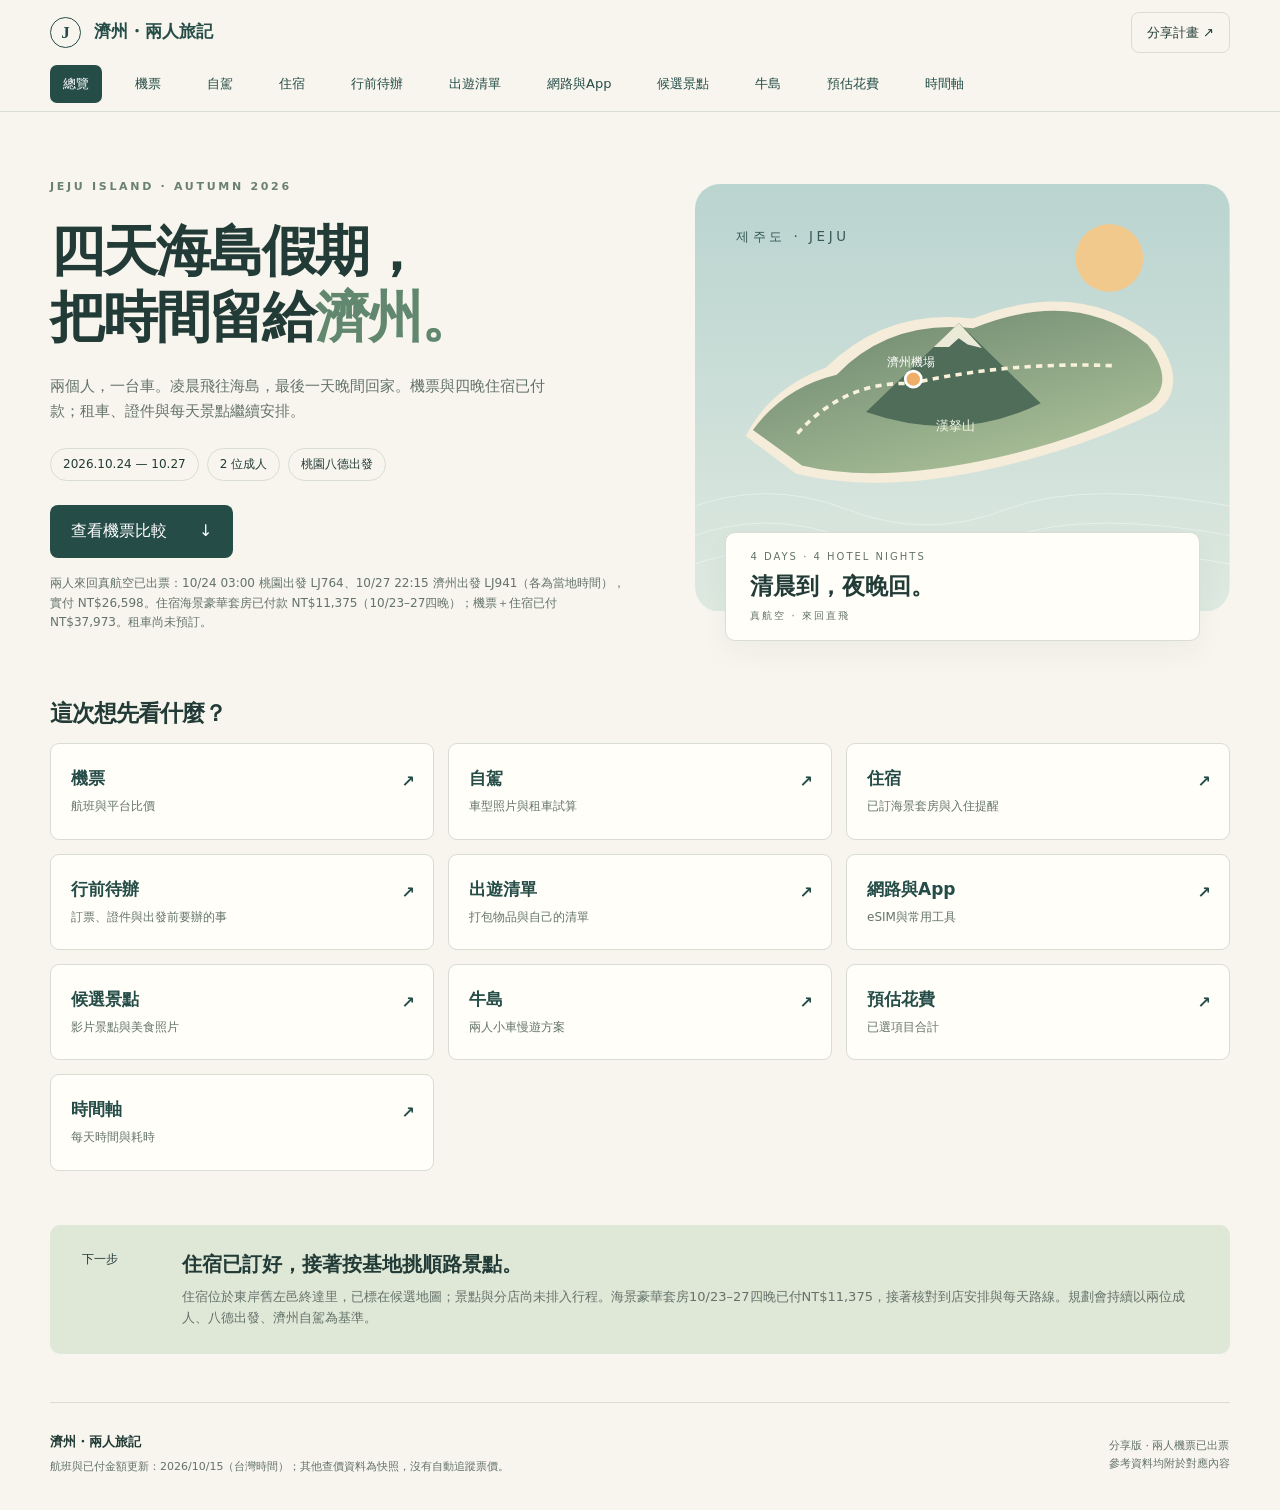
==== index.html @ 9bd60f00 "Add Naver Map searches alongside Google map links across the site" ====
<!doctype html>
<html lang="zh-Hant">
<head><meta charset="utf-8"><meta name="viewport" content="width=device-width,initial-scale=1"><meta name="description" content="2026年10月24–27日，兩人的濟州島自駕規劃：真航空比價、基本行李、租車試算、住宿區域與海景飯店、證件待辦。"><meta name="theme-color" content="#254c47"><title>濟州島・兩人的四日自駕計畫</title><link rel="stylesheet" href="vendor/leaflet.css"><link rel="stylesheet" href="style.css?v=20261018-naver"><link rel="stylesheet" href="candidates.css?v=20261018-wish-memory"><link rel="stylesheet" href="cars.css?v=20261015-mini"><link rel="stylesheet" href="category-pages.css?v=20261013"><script src="category-pages.js?v=20261014-checklists" defer></script><script src="trip-config.js?v=20261018-stay-times" defer></script><script src="app.js?v=20261018-stay-times" defer></script><script src="cars.js?v=20261015-mini" defer></script><script src="map-links.js?v=20261018-naver" defer></script><script src="stays.js?v=20261018-naver" defer></script><script src="vendor/leaflet.js" defer></script><script src="wish-memory.js?v=20261018" defer></script><script src="candidates.js?v=20261018-naver" defer></script><link rel="stylesheet" href="preparation.css?v=20261014-checklists"><script src="preparation.js?v=20261013" defer></script><link rel="stylesheet" href="costs.css?v=20261017-stay-map"><script src="costs.js?v=20261017-fubon" defer></script><link rel="stylesheet" href="place-photos.css?v=20261013"></head>
<body>
<header class="topbar"><a href="#overview" class="brand"><span class="brand-mark">J</span> 濟州・兩人旅記</a><nav aria-label="主要導覽"><a href="#overview" data-category-link="overview">總覽</a><a href="#flights" data-category-link="flights">機票</a><a href="#car" data-category-link="car">自駕</a><a href="#stays" data-category-link="stays">住宿</a><a href="#documents" data-category-link="documents">行前待辦</a><a href="#packing" data-category-link="packing">出遊清單</a><a href="#connectivity" data-category-link="connectivity">網路與App</a><a href="#places" data-category-link="places">候選景點</a><a href="#udo-plan" data-category-link="udo-plan">牛島</a><a href="#estimated-costs" data-category-link="estimated-costs">預估花費</a><a href="#timeline" data-category-link="timeline">時間軸</a></nav><button id="share" class="share">分享計畫 ↗</button></header>
<main>
<section id="overview" data-page="overview" class="hero wrap"><div class="hero-copy"><p class="eyebrow">JEJU ISLAND · AUTUMN 2026</p><h1>四天海島假期，<br>把時間留給<span>濟州。</span></h1><p class="intro">兩個人，一台車。凌晨飛往海島，最後一天晚間回家。機票與四晚住宿已付款；租車、證件與每天景點繼續安排。</p><div class="chips"><span>2026.10.24 — 10.27</span><span>2 位成人</span><span>桃園八德出發</span></div><a class="primary" href="#flights">查看機票比較 <span>↓</span></a><p class="muted small">兩人來回真航空已出票：10/24 03:00 桃園出發 LJ764、10/27 22:15 濟州出發 LJ941（各為當地時間），實付 NT$26,598。住宿海景豪華套房已付款 NT$11,375（10/23–27四晚）；機票＋住宿已付 NT$37,973。租車尚未預訂。</p></div>
<div class="island-scene"><svg viewBox="0 0 600 480" role="img" aria-label="濟州島海岸與山景概念插畫，非導航地圖"><defs><linearGradient id="sea" x2="0" y2="1"><stop stop-color="#bad4d0"/><stop offset="1" stop-color="#dee9e0"/></linearGradient><linearGradient id="land" x2="0.7" y2="1"><stop stop-color="#69846c"/><stop offset="1" stop-color="#abc099"/></linearGradient></defs><rect width="600" height="480" rx="28" fill="url(#sea)"/><circle cx="465" cy="83" r="38" fill="#f2c98d"/><g fill="none" stroke="#fff" opacity=".45"><path d="M-10 365 Q80 330 170 365 T350 365 T620 365"/><path d="M-10 398 Q80 363 170 398 T350 398 T620 398"/><path d="M-10 430 Q80 395 170 430 T350 430 T620 430"/></g><path d="M57 283 Q83 230 147 206 Q215 139 312 151 Q431 104 518 173 Q555 225 519 255 Q441 294 340 318 Q207 349 113 325Z" fill="#f5ecda"/><path d="M65 276 Q100 228 159 214 Q219 152 312 162 Q428 115 508 180 Q541 224 508 247 Q440 284 339 307 Q205 337 120 316Z" fill="url(#land)"/><path d="M192 256 L296 156 L388 246 Q296 292 192 256" fill="#506d59"/><path d="M268 183 L296 156 L322 184 L306 180 L296 173 L285 183Z" fill="#ebead9"/><path d="M115 280 Q168 221 242 224 Q353 199 471 204" fill="none" stroke="#f8f2d9" stroke-width="4" stroke-dasharray="7 6"/><circle cx="245" cy="219" r="9" fill="#efad6a" stroke="#fff" stroke-width="3"/><text x="215" y="204" fill="#fff" font-size="14">濟州機場</text><text x="271" y="276" fill="#ecf2de" font-size="15">漢拏山</text><text x="46" y="64" fill="#365956" font-size="15" letter-spacing="4">제주도 · JEJU</text><text x="375" y="452" fill="#51746f" font-size="12">沿著海岸，把日子放慢。</text></svg><div class="scene-note"><span>4 DAYS · 4 HOTEL NIGHTS</span><strong>清晨到，夜晚回。</strong><span>真航空 · 來回直飛</span></div></div></section>
<section data-page="overview" class="wrap category-hub"><h2>這次想先看什麼？</h2><div class="category-hub-grid"><a href="#flights"><strong>機票</strong><span>航班與平台比價</span><b aria-hidden="true">↗</b></a><a href="#car"><strong>自駕</strong><span>車型照片與租車試算</span><b aria-hidden="true">↗</b></a><a href="#stays"><strong>住宿</strong><span>已訂海景套房與入住提醒</span><b aria-hidden="true">↗</b></a><a href="#documents"><strong>行前待辦</strong><span>訂票、證件與出發前要辦的事</span><b aria-hidden="true">↗</b></a><a href="#packing"><strong>出遊清單</strong><span>打包物品與自己的清單</span><b aria-hidden="true">↗</b></a><a href="#connectivity"><strong>網路與App</strong><span>eSIM與常用工具</span><b aria-hidden="true">↗</b></a><a href="#places"><strong>候選景點</strong><span>影片景點與美食照片</span><b aria-hidden="true">↗</b></a><a href="#udo-plan"><strong>牛島</strong><span>兩人小車慢遊方案</span><b aria-hidden="true">↗</b></a><a href="#estimated-costs"><strong>預估花費</strong><span>已選項目合計</span><b aria-hidden="true">↗</b></a><a href="#timeline"><strong>時間軸</strong><span>每天時間與耗時</span><b aria-hidden="true">↗</b></a></div></section>
<section id="flight-summary" data-page="flights" hidden class="flight-strip wrap" aria-label="選定航班・台灣與韓國時間對照">
<div class="flight-leg"><span class="small muted">兩人已出票 · 去程 10/24 週六 · 真航空 LJ764 · 03:00 桃園起飛（台灣時間） · 飛行2小時10分</span><h3>桃園 TPE <span class="arrow" aria-hidden="true">✈</span> 濟州 CJU</h3>
<div class="flight-time-row"><span class="flight-zone-label">台灣時間<small>UTC+8</small></span><div class="flight-time-values"><time datetime="2026-10-24T03:00:00+08:00"><span class="flight-clock">03:00 <small>TPE</small></span><span class="flight-date">10/24 週六</span></time><span class="arrow" aria-hidden="true">→</span><time datetime="2026-10-24T05:10:00+08:00"><span class="flight-clock">05:10 <small>CJU</small></span><span class="flight-date">10/24 週六</span></time></div></div>
<div class="flight-time-row"><span class="flight-zone-label">韓國時間<small>UTC+9</small></span><div class="flight-time-values"><time datetime="2026-10-24T04:00:00+09:00"><span class="flight-clock">04:00 <small>TPE</small></span><span class="flight-date">10/24 週六</span></time><span class="arrow" aria-hidden="true">→</span><time datetime="2026-10-24T06:10:00+09:00"><span class="flight-clock">06:10 <small>CJU</small></span><span class="flight-date">10/24 週六</span></time></div></div>
<p>桃園第一航廈 → 濟州國際線</p></div>
<div class="flight-leg"><span class="small muted">已出票 · 回程 10/27 週二 · 真航空 LJ941 · 飛行2小時30分</span><h3>濟州 CJU <span class="arrow" aria-hidden="true">✈</span> 桃園 TPE</h3>
<div class="flight-time-row"><span class="flight-zone-label">台灣時間<small>UTC+8</small></span><div class="flight-time-values"><time datetime="2026-10-27T21:15:00+08:00"><span class="flight-clock">21:15 <small>CJU</small></span><span class="flight-date">10/27 週二</span></time><span class="arrow" aria-hidden="true">→</span><time datetime="2026-10-27T23:45:00+08:00"><span class="flight-clock">23:45 <small>TPE</small></span><span class="flight-date">10/27 週二</span></time></div></div>
<div class="flight-time-row"><span class="flight-zone-label">韓國時間<small>UTC+9</small></span><div class="flight-time-values"><time datetime="2026-10-27T22:15:00+09:00"><span class="flight-clock">22:15 <small>CJU</small></span><span class="flight-date">10/27 週二</span></time><span class="arrow" aria-hidden="true">→</span><time datetime="2026-10-28T00:45:00+09:00"><span class="flight-clock">00:45 <small>TPE</small></span><span class="flight-date flight-next-day">10/28 週三 · 隔日</span></time></div></div>
<p>台灣時間10/27當晚抵台，出關返家可能跨到10/28</p></div>
<p class="flight-zone-note">韓國比台灣快1小時。每一列的起飛、抵達時間與日期，都使用該列標示的同一時區；兩列代表同一班航班。</p>
</section>
<section id="flights" data-page="flights" hidden class="wrap section"><div class="section-top"><div><p class="eyebrow">01 / FLIGHTS</p><h2>03:00 真航空已出票，兩人實付 NT$26,598。</h2><p class="muted">兩人來回 LJ764＋LJ941 已完成訂票；10/24 03:00 桃園起飛、10/27 22:15 濟州起飛，時間均為出發地當地時間。下方三家價格是舊比價快照。</p></div><div class="segmented" role="group" aria-label="價格顯示方式"><button class="active" data-unit="2" aria-pressed="true">兩人合計</button><button data-unit="1" aria-pressed="false">每人價格</button></div></div>
<div class="notice"><strong>已付款・兩人 NT$26,598</strong><span>兩人來回真航空 LJ764＋LJ941 已訂妥。訂票平台與實際託運額度尚未提供，請以電子機票為準；下方三家價格為10/12舊比價，非本次付款價格。</span></div><div id="fare-cards" class="fare-grid"></div>
<div class="bag-box"><div><span class="bag-icon">▣</span><h3>比價票種的基本行李</h3><p>先前比較的票種列每人15公斤託運 + 1件10公斤手提；已購票訂單的實際額度尚待對照電子機票。若兩人額度可合併，單件限制仍須依航空公司規則確認。</p></div><div><h4>尺寸也要確認</h4><p>託運三邊總和≤203公分；手提≤55×40×20公分、三邊總和≤115公分。可另帶小型個人物品≤40×30×15公分。</p><a href="https://www.jinair.com/ready/freeBaggage" target="_blank" rel="noopener">官方託運規定 ↗</a>　<a href="https://www.jinair.com/ready/carryBaggage" target="_blank" rel="noopener">手提規定 ↗</a></div></div>
<p class="small muted">比較網站：Trip.com、Expedia、ezTravel易遊網（常用平台，非市占排名）。三家均在各自頁面確認基本行李。價格不含付費選位、額外餐飲及保險。另查Google列出的真航空官網價：兩人NT$28,298，仍須官網確認。</p><a id="google-link" class="text-link" target="_blank" rel="noopener">重新查看指定航班比價 ↗</a></section>
<section id="car" data-page="car" hidden class="section car-section"><div class="wrap"><p class="eyebrow">02 / ROAD TRIP</p><div class="section-top"><div><h2>租一台車，剛剛好。</h2><p class="muted">已決定只找 MINI Cooper 敞篷；兩人・一個大箱＋一個登機箱，尚未預訂。</p></div><span class="tag">暫抓10/24 08:00 → 10/27 19:00 · 83小時（韓國時間）</span></div>
<section class="mini-rental-focus" aria-labelledby="mini-rental-title"><p class="eyebrow">MINI COOPER / RENTAL SHORTLIST</p><h3 id="mini-rental-title">MINI Cooper 敞篷租車專區</h3><p>以 2026/10/24 08:00 取車、10/27 19:00 還車、主駕 26–29 歲查詢；以下均為一車 83 小時。10/15 查價，價格與庫存會變，付款前以同一車型、同一時段及保險條件重查。<strong>只比較 MINI，下面的其他車款保留作歷史參考。</strong></p><div class="table-scroll"><table class="mini-rental-table"><thead><tr><th>管道與 MINI 情況</th><th>83 小時價格</th><th>保險重點</th><th>取還車</th></tr></thead><tbody>
<tr><td><strong>Orcar</strong><br>MINI Cooper 敞篷「或同級」2025–26；另有 2021–24</td><td><strong>NT$9,158.65</strong>（2025–26）<br>NT$8,002.27（2021–24）<br><small>10/15 指定時段搜尋頁即時顯示；CDW 是否包含及最終結帳價待確認</small></td><td>依<a href="https://orcar.ai/en/policies/rental-terms" target="_blank" rel="noopener">官方條款</a>：第三人責任／駕駛傷害依訂單限額；CDW 為選擇性，選後仍可能逐次事故收自負額，車內與底盤等除外。須看到訂單所選方案、免責上限、營業損失與敞篷車頂條款才可比較總價。</td><td>機場 5 號出口 → 租車接駁站第 5 月台，搭合作車行接駁至門市；實際門市依訂單，<a href="https://orcar.ai/en/help-center/pickup-return-guide" target="_blank" rel="noopener">官方接駁指南</a>。08:00 起接駁，08:00 門市取車恐需順延。</td></tr>
<tr><td><strong>Lotte 樂天</strong><br>官方價目列 BMW MINI CONVERTIBLE(G) 26MY；指定日期可訂庫存未確認</td><td><strong>₩411,560（約 NT$9,877）</strong><br><small>₩102,890／24 小時 × 保守 4 日；<a href="https://lotterentacar.net/hp/eng/reservation/shortInfo/pay.do" target="_blank" rel="noopener">官方參考費率</a>，不是 83 小時即時報價，未含必選 Full CDW</small></td><td>外國旅客須選零自負額 Full CDW；濟州 Auto House 說明免自負額與營業損失，並涵蓋輪胎／輪圈損害；仍須查單車事故、底盤、敞篷車頂與違規除外。<a href="https://lotterentacar.net/hp/eng/reservation/drivingTips/info.do" target="_blank" rel="noopener">保險規則</a> · <a href="https://lotterentacar.net/hp/eng/carLife/jejuAuto.do" target="_blank" rel="noopener">濟州說明</a></td><td>濟州 Auto House：濟州市 Yonghae-ro 92；機場 2 號出口服務台、1 區 4 號接駁站。門市 06:00–23:00、接駁 06:00–22:40，<a href="https://lotterentacar.net/hp/eng/carLife/jejuAuto.do" target="_blank" rel="noopener">官方位置與時間</a>。</td></tr>
<tr><td><strong>Angel 天使</strong><br>未查得指定時段 MINI 敞篷即時報價或庫存</td><td><strong>待詢價</strong><br><small>需請店家同時報車租＋保險，不用其他車種價格代替</small></td><td><a href="https://www.jejuangeltour.com/en/tour.php?p=info_tw_insure" target="_blank" rel="noopener">官方方案</a>：General CDW 自負額 ₩500,000（約 NT$12,000）、營業損失另計、保障上限 ₩5,000,000（約 NT$120,000）；Premium SCDW 在 ₩15,000,000（約 NT$360,000）限額內免自負額與營業損失。Premium 列 26 歲、持照滿 2 年；主駕目前僅確認滿 1 年，資格待核實。輪胎、輪圈等除外須看合約。</td><td>濟州市 Doryeong-ro 171-1；機場 5 號出口 → 租車接駁站 5 區 14 號。08:00 取／19:00 還的門市可行性須向店家確認。<a href="https://www.jejuangeltour.com/en/" target="_blank" rel="noopener">官方網站</a></td></tr>
</tbody></table></div><p class="small muted">推薦順序：先請 Orcar 出示含 CDW 的結帳明細及實際供車公司；同時問 Lotte 是否有指定日期 MINI 與 Full CDW 總價；Angel 作第三家詢價。Orcar 顯示「或同級」且標示一件行李，若你們一定要實際 MINI，需取得車款保證與一大一小行李裝載確認。三家報價口徑不同，不能直接以表中的低價判定最划算。</p><details><summary>詢價／下訂前的保險核對清單</summary><p>請逐項取得文字答覆：是否實際 MINI Cooper 敞篷、車租＋CDW 全額、車損自負額與每事故次數、單車事故、輪胎輪圈、底盤、軟篷車頂、第三人財物與傷害限額、營業損失、拖吊與鑰匙、押金／信用卡預授權、未登記駕駛除外，以及事故時通報流程。26–29 歲已確認；主駕持照是否滿 2 年仍待核對，會影響 Angel Premium 資格。取車前另確認國際駕照與台灣駕照原件。</p></details><p class="small muted">換算僅供預算：₩1＝NT$0.024；實刷依匯率與平台幣別。來源：<a href="https://orcar.ai/zh-tw/search?fromDate=2026-10-23T23%3A00%3A00.000Z&amp;toDate=2026-10-27T10%3A00%3A00.000Z&amp;location=jeju-airport&amp;driverAge=26" target="_blank" rel="noopener">Orcar 指定時段搜尋</a> · <a href="https://lotterentacar.net/hp/eng/reservation/shortInfo/pay.do" target="_blank" rel="noopener">Lotte 費率</a> · <a href="https://www.jejuangeltour.com/en/tour.php?p=info_tw_insure" target="_blank" rel="noopener">Angel 保險</a>。</p></section>
<div id="car-choices" class="vehicle-intro"><div><h3>已決定 MINI；其他車型留作比較紀錄。</h3><p>MINI Cooper 敞篷是本次唯一租車目標。Morning、Ray、Casper、Avante、K3 的舊照片與費率保留供回顧；點「帶入試算」才會改變預算假設，並不代表改變租車決定。照片為車型示意。</p></div><a href="#car-budget">前往兩人試算 ↓</a></div>
<div id="vehicle-gallery" class="vehicle-grid" aria-label="六款租車照片與比較"><p>正在載入車款照片…</p></div><p id="vehicle-selection-status" role="status" aria-live="polite"></p>
<p class="vehicle-source-note">價格統一採Lotte 2026/09/16濟州官方參考表，以₩1＝NT$0.024、保守4日估算；不是10/24–27即時可訂價格，均未含必要CDW、油資與停車。使用取捨是依你們需求作的比較建議。<a href="https://lotterentacar.net/hp/eng/reservation/shortInfo/pay.do" target="_blank" rel="noopener">參考租金與租車資格 ↗</a></p>
<div class="mini-summary"><h3>MINI 裝載與舊版預算</h3><p>Lotte 參考4日車租約<strong>NT$9,877／車</strong>，尚未加必選 CDW；目前有 Orcar 指定 83 小時即時顯示價，請以專區的保險與車型確認結果決定是否訂車。你們已確認<strong>一個大箱＋一個登機箱</strong>。MINI 官方2025款後車廂為開篷160L、關篷215L；容積不等於箱子一定放得進，請店家核對箱體外部尺寸、尾門開口與開篷狀態。<a href="https://faq.miniusa.com/s/article/MINI-Cooper-Convertible-from-112024-Exterior-Fabric-soft-top-MY25-U5tJs" target="_blank" rel="noopener">MINI 官方規格 ↗</a></p><p>另有 <a href="https://rentcar.jejupass.com/mobile/rentcar/lowestPrices/detail?entrpsSn=120&amp;region=jeju&amp;vhcleSn=5386" target="_blank" rel="noopener">JejuPass／Joa MINI 商品頁 ↗</a>，但未取得本次時段總價與保險明細，外國旅客資格仍須向實際供車店家核對。</p></div>
<div class="car-layout"><div><div class="table-scroll"><table class="vehicle-estimates"><caption>Lotte濟州官方參考費率 · 2026/09/16表 · 10/12核對</caption><thead><tr><th>車型</th><th>每24小時</th><th>保守抓4日／車</th></tr></thead><tbody><tr><td>Morning<small>23–26年式</small></td><td>₩69,560–70,270<small>約NT$1,669–1,686</small></td><td>NT$6,678–6,746</td></tr><tr><td>Ray<small>19–26年式</small></td><td>₩69,160–72,740<small>約NT$1,660–1,746</small></td><td>NT$6,639–6,983</td></tr><tr><td>Casper<small>22–26年式・汽油</small></td><td>₩71,750–74,880<small>約NT$1,722–1,797</small></td><td>NT$6,888–7,188</td></tr><tr><td>Avante<small>21–26年式・含部分油電款</small></td><td>₩75,780–80,540<small>約NT$1,819–1,933</small></td><td>NT$7,275–7,732</td></tr><tr><td>K3<small>22–24年式</small></td><td>₩76,560<small>約NT$1,837</small></td><td>NT$7,350</td></tr><tr><td>MINI Cooper Convertible<small>26年式・敞篷</small></td><td>₩102,890<small>約NT$2,469</small></td><td>NT$9,877</td></tr></tbody></table></div><p class="small muted">4日是保守編列，非已確認收費日數。取車時刻仍為候選，首日補眠方案決定後再調整；暫抓83小時，超時計費與總價依所選租車合約。</p>
<details><summary>26–29歲，會有年齡附加費嗎？</summary><p>Lotte官方中文版列濟州島免年齡附加費；英文版仍列未滿30歲加費而未註濟州例外。此處不把加費當必收，最後以濟州門市與指定日期報價為準。</p><a href="https://lotterentacar.net/hp/chn/reservation/shortInfo/pay.do" target="_blank" rel="noopener">中文車租與保險說明 ↗</a>　<a href="https://www.lotterentacar.net/hp/eng/reservation/shortInfo/pay.do?mnCd=T2ME0201" target="_blank" rel="noopener">英文參考費率 ↗</a></details>
<details><summary>保險與取還車：訂車時一定要核對</summary><p>Lotte外國旅客需選ZeroExcess（零自負額）CDW，保費尚未取得指定車型報價。零自負額不代表所有損害全包：核對輪胎、輪圈、底盤、單車事故及營業損失，以所選合約為準。</p><p>Jeju AutoHouse營業06:00–23:00，接駁06:00–22:40；須搭接駁往返租車場。地址92 Yonghae-ro，電話064-751-8000。</p><a href="https://lotterentacar.net/hp/eng/reservation/drivingTips/info.do" target="_blank" rel="noopener">官方CDW政策 ↗</a>　<a href="https://lotterentacar.net/hp/eng/carLife/jejuAuto.do" target="_blank" rel="noopener">取還車與接駁 ↗</a></details></div>
<aside id="car-budget" class="calculator"><p class="eyebrow">BUDGET CALCULATOR</p><h3>兩人交通預算試算</h3><label for="car-model">車型參考</label><select id="car-model"><option value="69560">Morning · ₩69,560（約NT$1,669）／日</option><option value="72170">Ray · ₩72,170（約NT$1,732）／日</option><option value="71750">Casper · ₩71,750（約NT$1,722）／日</option><option value="77860">Avante · ₩77,860（約NT$1,869）／日</option><option value="76560">K3 · ₩76,560（約NT$1,837）／日</option><option value="102890" selected>MINI Cooper 敞篷 · ₩102,890（約NT$2,469）／日</option></select><p id="car-choice-note"></p><div class="input-pair"><div><label for="days">試算日數</label><input id="days" type="number" min="1" max="10" step="1" value="4"></div><div><label for="rate">₩1換NT$</label><input id="rate" type="number" min="0.001" max="1" step="0.001" value="0.024"></div></div><label for="insurance">CDW總保費（韓元，取得報價後填）</label><input id="insurance" type="number" min="0" max="10000000" placeholder="尚未報價"><label for="extras">油資＋停車＋機場交通（台幣）</label><input id="extras" type="number" min="0" max="1000000" placeholder="尚未估算"><div class="calc-result" aria-live="polite"><span id="budget-label">目前已列項目小計</span><strong id="budget-total"></strong><span id="budget-per"></span><p id="budget-detail"></p></div><p id="budget-missing" class="small"></p><p class="small muted">機票預設帶入已付款 NT$26,598；也可切換舊比價做假設比較。車型採官方表中標明年式的參考單價。保險、油資、機場交通未填時，不含於小計。住宿餐飲另計，非整趟旅行總預算。</p><a href="https://wise.com/kr/currency-converter/krw-to-twd-rate/history" target="_blank" rel="noopener">查看匯率參考 ↗</a></aside></div></div></section>
<section id="stays" data-page="stays" hidden class="section stays-section"><div class="wrap">
<div class="section-top"><div><p class="eyebrow">03 / CONFIRMED STAY</p><h2>海景豪華套房，四晚住宿已付款。</h2><p class="muted">兩人一房・四晚 NT$11,375 已付款。入住10/23（五）韓國時間16:00起，退房10/27（二）韓國時間11:00前；實際10/24清晨抵達濟州。</p></div><span class="tag">已訂妥・已付款</span></div>
<div id="booked-stay"></div>
<details class="stay-history"><summary>先前住宿比較（未採用，保留參考）</summary><p class="small muted">以下為決定住宿前的10/12三晚比價與分住構想，不是現行訂單；日期、夜數與價格不可套用已訂四晚住宿。</p>
<div class="area-scroll"><table class="area-table"><caption>舊住宿區域比較・未採用</caption><thead><tr><th>區域</th><th>適合你們的原因</th><th>取捨</th></tr></thead><tbody>
<tr><td><strong>北部海岸／外都洞</strong><small>Grabel一帶</small></td><td>有海景與飯店休閒，較容易安排機場往返和西岸出遊。</td><td>海岸飯店周邊不如市中心熱鬧；往南部仍有跨區車程。</td></tr>
<tr><td><strong>新濟州・蓮洞／老衡洞</strong><small>餐飲、購物、機場機能</small></td><td>吃飯購物選擇多，適合最後一晚或整趟住同一間。</td><td>市景較多，度假感較弱；需要飯店停車安排。</td></tr>
<tr><td><strong>舊濟州・塔洞</strong><small>東門市場、海邊散步</small></td><td>車停好後可步行吃晚餐、逛市場與海岸。</td><td>熱門海景房可能先售完；RegentMarine本次Booking無空房。</td></tr>
<tr><td><strong>西歸浦市區及海岸</strong><small>南部遊玩與度假</small></td><td>方便安排瀑布、偶來市場與南部海岸，海岸飯店更有度假感。</td><td>離機場較遠；海岸飯店進商圈通常需開車。</td></tr>
<tr><td><strong>中文觀光區 Jungmun</strong><small>南部飯店度假區</small></td><td>海灘、飯店設施與休閒景點集中，適合把時間留給飯店。</td><td>不一定靠近西歸浦市場，海景度假飯店較可能超出預算。</td></tr>
<tr><td><strong>西岸・涯月／翰林／協財</strong><small>Aguila位在翰林，不是涯月市中心</small></td><td>海邊、咖啡店與西岸慢遊，較符合放鬆度假。</td><td>東部與南部景點會增加移動；不建議未定路線就三晚全押西岸。</td></tr>
</tbody></table></div>
<div class="base-plans"><h3>舊三晚分配構想（未採用）</h3><div class="stay-filters" role="group" aria-label="住宿分配建議"><button data-base-plan="single" aria-pressed="true" class="active">三晚同一間</button><button data-base-plan="split" aria-pressed="false">南部2晚＋北部1晚</button><button data-base-plan="west" aria-pressed="false">西岸2晚＋北部1晚</button></div><h4 id="base-title"></h4><p id="base-copy"></p><p class="small muted">下方房價皆查10/24–27連住三晚；若改成2＋1晚，要重新查各自入住日期，不能直接按三晚均價拆算。</p></div>
<div class="notice"><strong>10/12 實際查房快照</strong><span>三家海景候選已核對：2成人、1房、三晚、含稅總價；以下均價為總價÷3。Aguila含會員優惠，訪客價格可能不同。房價／房況會變動，這些歷史候選均未預訂。</span></div>
<div class="stay-filter-bar"><div class="stay-filters" role="group" aria-label="住宿篩選"><button data-stay-filter="all" class="active" aria-pressed="true">全部</button><button data-stay-filter="sea" aria-pressed="false">海景已查價</button><button data-stay-filter="north" aria-pressed="false">北部</button><button data-stay-filter="south" aria-pressed="false">南部</button><button data-stay-filter="west" aria-pressed="false">西岸</button></div><span id="stay-count" class="small muted" aria-live="polite"></span></div><div id="stay-cards" class="stay-grid"></div>
<div class="stay-notes"><details><summary>RegentMarine：值得列候選，但本次平台無空房</summary><p>塔洞海邊、靠近東門市場；官網列Superior／Deluxe為海景、Standard為市景。Booking在10/12查10/24–27兩人一房顯示三晚無空房，不能代表所有平台與官網已售完。停車滿位可能外停；戶外泳池不在本次10月行程的選房理由中。</p><a href="https://www.hotelrmblue.com/en/faq/" target="_blank" rel="noopener">官方房型／停車規則 ↗</a>　<a href="https://www.booking.com/hotel/kr/regentmarine-the-blue.zh-tw.html?checkin=2026-10-24&amp;checkout=2026-10-27&amp;group_adults=2&amp;no_rooms=1&amp;group_children=0&amp;selected_currency=TWD" target="_blank" rel="noopener">重新查兩人三晚 ↗</a></details><details><summary>紅眼抵達：早上06:10落地，不代表能直接入住</summary><p>舊候選方案從10/24起訂、通常下午進房；現已改為10/23起訂四晚。仍須事先取得已訂住宿同意10/24上午抵達並保留房間，不能只因多訂一晚就假定翌日可直接進房。</p><a href="https://www.hotelrmblue.com/en/faq/" target="_blank" rel="noopener">提前入住與行李寄放說明 ↗</a></details></div>
<p class="small muted stay-references">推薦參考：<a href="https://mimigo.tw/jeju-hotel/" target="_blank" rel="noopener">Mimi韓住宿區域攻略</a>、<a href="https://www.yeogi.com/content/tripholic-dom-ko-jeju-seogwipo-kal-hotel" target="_blank" rel="noopener">西歸浦KAL旅遊分享</a>、<a href="https://www.visitjeju.net/en/detail/view?contentsid=CNTS_000000000018455" target="_blank" rel="noopener">濟州官方中文觀光區介紹</a>。各飯店設施與停車另以官網、官方觀光資訊及訂房平台交叉核對；未將部落格的其他日期價格當成這次報價。</p>
</details>
</div></section>

<section id="documents" data-page="documents" hidden class="wrap section"><p class="eyebrow">04 / BEFORE YOU GO</p><div class="section-top"><div><h2>準備清單・行前待辦</h2><p class="muted">主駕年齡與持照年資已確認；國際駕照尚未申辦。</p></div><span class="urgent">優先處理</span></div><div class="docs-layout"><article class="document-card"><div class="doc-number">01</div><h3>台灣監理機關核發的國際駕照</h3><p>臺韓已互認國際駕照。取車時須攜帶紙本國際駕照、台灣駕照、護照原件與主駕本人實體信用卡，姓名需一致。</p><h4>申辦攜帶</h4><ul><li>身分證正本或影本</li><li>台灣駕照正本、護照影本</li><li>近兩年2吋同款彩色照片2張（素色背景、五官與耳朵清楚）</li><li>規費 NT$250／申請人</li></ul><div class="office"><strong>桃園監理站</strong><p>桃園區介壽路416號<br>平日08:00–17:00 · 03-3664222<br>建議避開12:00–13:00，出門前確認當日服務。</p><a href="https://www.google.com/maps/search/?api=1&query=%E6%A1%83%E5%9C%92%E7%9B%A3%E7%90%86%E7%AB%99" target="_blank" rel="noopener">開啟地圖 ↗</a></div><p class="small muted">一般可現場申辦；未取得桃園站當日核發時程承諾。只有實際駕駛需要申辦，若兩人輪流開，各自辦理並登記第二駕駛。</p><a href="https://www.thb.gov.tw/cp.aspx?n=96" target="_blank" rel="noopener">公路局申辦資料 ↗</a>　<a href="https://hmv.thb.gov.tw/cp.aspx?n=1390" target="_blank" rel="noopener">桃園站資訊 ↗</a></article>
<div class="checklist-card"><h3>行前待辦</h3><p><a href="#packing">切換到出遊清單 →</a>　<a href="#connectivity">eSIM與App指南 ↗</a></p><p class="small muted">勾選與自訂項目只保存在目前瀏覽器；同一網址的其他人不會看到你的進度。</p><div id="checklist" data-checklist="todo"></div><form class="custom-task-form" data-add-task="todo"><label for="new-todo">新增行前待辦</label><div><input id="new-todo" name="task" maxlength="120" placeholder="例如：確認租車取車時間" required><button type="submit">＋ 新增</button></div></form><div class="progress"><span id="check-progress"></span><div><span id="progress-fill"></span></div></div><details><summary>入境文件：K-ETA與電子入境卡</summary><p>以台灣護照規劃：K-ETA暫免至2026/12/31，這次目前不用申請。兩人各自在入境前72小時內，透過官方網站免費填e-Arrival Card。可先在10/21查看官方填寫時間窗。</p><a href="https://overseas.mofa.go.kr/tw-zh/brd/m_20387/view.do?page=1&seq=61" target="_blank" rel="noopener">韓國代表部公告 ↗</a>　<a href="https://www.e-arrivalcard.go.kr/portal/main/index.do" target="_blank" rel="noopener">官方電子入境卡 ↗</a></details><details><summary>租車資格與第二駕駛</summary><p>Lotte一般小車需滿21歲、持照滿1年。年資指原本駕照／駕駛經歷，不是國際駕照核發滿1年。若女友也開車，她也需符合資格、帶原件並在門市登記。</p><a href="https://www.lotterentacar.net/hp/eng/usertip/renting-a-car-in-korea.do" target="_blank" rel="noopener">官方外國旅客租車指南 ↗</a>　<a href="https://youthtaiwan.mofa.gov.tw/Cus_WHNation.aspx?n=6386&s=113472" target="_blank" rel="noopener">臺韓駕照互認 ↗</a></details></div></div></section>
<section id="packing" data-page="packing" hidden class="wrap section"><p class="eyebrow">PREPARATION / PACKING</p><div class="section-top"><div><h2>準備清單・出遊清單</h2><p class="muted">把要帶的物品勾起來；出發前再核對一次。</p></div><a href="#documents">← 回行前待辦</a></div><div class="checklist-card packing-card"><p class="small muted">勾選與自訂項目只保存在目前瀏覽器；同一網址的其他人不會看到你的進度。</p><div id="packing-list" data-checklist="packing"></div><form class="custom-task-form" data-add-task="packing"><label for="new-packing">新增出遊物品</label><div><input id="new-packing" name="task" maxlength="120" placeholder="例如：相機電池" required><button type="submit">＋ 新增</button></div></form><div class="progress"><span id="packing-progress"></span><div><span id="packing-progress-fill"></span></div></div></div></section>
<section id="connectivity" data-page="connectivity" hidden class="wrap section"><p class="eyebrow">TRAVEL TOOLKIT / 10.13 UPDATE</p><div class="section-top"><div><h2>網路與App，出發前先準備好。</h2><p class="muted">兩人・10/24–27・自駕。手機型號與韓國電話需求待確認，以下尚未購買。</p></div><a href="#documents">回行前待辦 ↑</a></div>
<div class="notice"><strong>我會這樣選</strong><span>省錢：Airalo每人5GB；常傳影片：LG U+每人4天。各自上網比共用熱點方便分開逛；沒有實測濟州各家訊號，不以品牌宣稱哪家一定最強。</span></div>
<div class="prep-controls" role="group" aria-label="網路使用偏好"><button data-net-use="light" aria-pressed="true">導航、訊息為主</button><button data-net-use="heavy" aria-pressed="false">常傳影片／開熱點</button><button data-net-use="voice" aria-pressed="false">要打韓國電話</button></div><p id="net-advice" aria-live="polite">先比Airalo 5GB／7天：兩人約NT$640。此為數據方案，韓國電話功能另處理。</p>
<div class="prep-grid"><article class="prep-card"><span class="tag">Airalo・5GB／7天</span><h3>US$10／人</h3><strong>兩人 US$20，約NT$640</strong><p>官方索引10/13快照；SK網路、數據型，電話與熱點依所選商品條款核對。</p><p>上網以導航、訊息為主，影片上傳改飯店Wi-Fi；每人5GB為規劃建議，不保證夠用。</p><a href="https://www.airalo.com/south-korea-esim" target="_blank" rel="noopener">官方方案 ↗</a><p><button data-cost-esim="airalo" aria-pressed="false">加入預估花費・兩張</button></p></article><article class="prep-card"><span class="tag">LG U+・無限數據／4天</span><h3>₩23,000／人（約NT$552）</h3><strong>兩人₩46,000，約NT$1,104</strong><p>官網即時可讀標價；全韓5G/LTE、可熱點，首次用數據起算；壅塞可能管理速度。</p><p>常傳照片／影片首選。10/24 06:10至10/27 22:15約88小時（韓國時間），96小時足夠正常航班；若要延誤餘裕選5天。</p><a href="https://www.lguplus.com/korea-sim/eng/pc/product/esim?tab=data" target="_blank" rel="noopener">官方方案 ↗</a><p><button data-cost-esim="lg4" aria-pressed="false">加入預估花費・兩張</button></p></article><article class="prep-card"><span class="tag">Nomad・5GB／30天</span><h3>JPY1,583／人</h3><strong>兩人JPY3,166，約NT$665</strong><p>官網本次顯示日圓，非美金；韓國合作網路SKT／KT／LG U+，實際可用網路依商品。</p><p>定量備選；較長效期對本次四天沒有額外必要。啟用後連上目的地網路起算，須依計畫有效期限。</p><a href="https://www.nomadesim.com/south-korea-eSIM" target="_blank" rel="noopener">官方方案 ↗</a><p><button data-cost-esim="nomad" aria-pressed="false">加入預估花費・兩張</button></p></article></div>
<p class="small muted">10/13查核快照；未套折扣。試算用₩1＝NT$0.024、US$1＝NT$32、JPY1＝NT$0.21，僅方便比較，不是即時匯率或信用卡結帳金額。LG LTE／5G選項及Airalo結帳價格須再核對；兩人各一張，不計共用熱點省一張。</p>
<details><summary>四天還是五天？韓國電話與手機相容性</summary><p>LG五天標價₩27,500（約NT$660）／人，兩人約NT$1,320，比四天共多NT$216。若要延誤餘裕可選五天。KT是本地電信商備選，但本次新版頁面未能核對完整即時價格／限速／語音條件，因此不拿舊₩27,500（約NT$660）報價當現價排行。<a href="https://roaming.kt.com/eng/main" target="_blank" rel="noopener">KT官網 ↗</a></p><p>LG數據型不能事後加值變成可撥出語音；Data＋Voice需機場驗護照，官網列取件機場不含濟州，這次直飛不可預設領得到。若租車店要求可通話韓國號碼，先確認可在線核驗的語音方案或台灣門號漫遊通話。電話號碼不等於可通過韓國實名認證。</p><p>購買前確認兩支手機型號、地區版本、解鎖與EID；LG另列部分Pixel／OPPO等型號限制，依店家最新清單核對。先在Wi-Fi依商品流程安裝，保存QR／訂單，不要隨意刪eSIM。台灣門號保留收驗證簡訊，關閉其數據漫遊與自動切換；旅遊eSIM漫遊開關依業者指示。</p></details>
<h3 class="prep-app-heading">先裝三個：NAVER Map、Papago、k.ride。</h3><p>支付先準備主駕實體信用卡＋備用卡與少量韓元；手機支付能用再補，不預設台灣錢包可在每家商店使用。</p><div class="prep-table"><table><caption>濟州島實用App與工具・用途與安裝優先度</caption><thead><tr><th>工具</th><th>這次怎麼用</th><th>連結</th></tr></thead><tbody><tr><td><strong>NAVER Map</strong><small>導航・優先</small></td><td>自駕、步行與公車查路線，先儲存飯店與港口；搜尋不到就貼韓文名稱或地址。Google Maps既有收藏照留，現場路線再用本地地圖核對。</td><td><a href="https://map.naver.com/" target="_blank" rel="noopener">官方入口 ↗</a></td></tr><tr><td><strong>KakaoMap</strong><small>導航・備選</small></td><td>NAVER搜尋不到或定位不清時交叉核對商家與入口；不必兩套都重新建立所有收藏。</td><td><a href="https://map.kakao.com/" target="_blank" rel="noopener">官方入口 ↗</a></td></tr><tr><td><strong>NAVER Papago</strong><small>翻譯・優先</small></td><td>拍菜單、招牌及韓文訊息翻譯；先測試相機／語音，重要租車與保險條件仍請店家確認。</td><td><a href="https://papago.naver.com/" target="_blank" rel="noopener">官方入口 ↗</a></td></tr><tr><td><strong>k.ride</strong><small>叫車・備案</small></td><td>支援繁中與海外信用／簽帳卡，適合機場到休息處或還車後叫車；先註冊與綁卡，實際派車依當地供給。</td><td><a href="https://kride.kakaomobility.com/?lang=en" target="_blank" rel="noopener">官方入口 ↗</a></td></tr><tr><td><strong>Kakao T</strong><small>叫車・次選</small></td><td>已有帳號可作備案；各車種付款／帳號條件不同，先確認海外卡或車上付款選項，不能預設全功能可用。</td><td><a href="https://www.kakaomobility.com/service-kakao-t" target="_blank" rel="noopener">官方入口 ↗</a></td></tr><tr><td><strong>WOWPASS</strong><small>支付・選配</small></td><td>旅客用預付卡與App，可查機台與餘額；刷卡餘額和Tmoney交通餘額分開。你們以自駕為主，可先用實體海外卡＋現金，不一定要多辦。</td><td><a href="https://www.wowpass.io/?lang=en_GB" target="_blank" rel="noopener">官方入口 ↗</a></td></tr><tr><td><strong>Tmoney</strong><small>交通卡・需要搭公車再用</small></td><td>若安排公車，先用實體交通卡最容易理解，預留韓元現金加值；手機交通卡需另核對型號／國家／付款相容性。</td><td><a href="https://www.t-money.co.kr/" target="_blank" rel="noopener">官方入口 ↗</a></td></tr><tr><td><strong>KakaoTalk</strong><small>聯絡・店家要求時</small></td><td>租車或牛島店家若以此聯絡再安裝，與LINE用途類似；先登入，不代表取得韓國本地電話號碼。</td><td><a href="https://b.kakao.com/views/kakaotravelpack" target="_blank" rel="noopener">官方入口 ↗</a></td></tr><tr><td><strong>VISITKOREA／1330</strong><small>旅遊查詢・選配</small></td><td>官方旅遊資訊與旅遊諮詢，可先存線上聊天入口；Emergency Ready可選配看災害資訊。緊急事件直接112／119。</td><td><a href="https://english.visitkorea.or.kr/svc/contents/contentsView.do?menuSn=880&amp;vcontsId=198570" target="_blank" rel="noopener">官方入口 ↗</a></td></tr></tbody></table></div>
<details><summary>出發前10分鐘，測試手機工具</summary><ol><li>用NAVER Map找飯店韓文地址、城山港，確認導航入口。</li><li>Papago試拍菜單；保存重要韓文地址截圖。</li><li>k.ride完成登入、簡訊驗證與付款卡設定；不需叫車就先停在設定完成。</li><li>將訂單、聯絡方式與地址存離線；抵達後先測試上網再開車。</li></ol></details>
<p class="small muted">網上準備清單靈感：<a href="https://www.reddit.com/r/koreatravel/comments/1rlmktd/checklist_of_things_to_do_before_flying_to_korea/" target="_blank" rel="noopener">旅客討論 ↗</a>；規則以官方交叉核對：<a href="https://english.visitkorea.or.kr/svc/contents/contentsView.do?menuSn=880&amp;vcontsId=198570" target="_blank" rel="noopener">韓國觀光公社App指南 ↗</a>、<a href="https://english.visitkorea.or.kr/svc/contents/infoHtmlView.do?vcontsId=140041" target="_blank" rel="noopener">電壓與通信 ↗</a>、<a href="https://www.jinair.com/ready/battery" target="_blank" rel="noopener">真航空電池規定 ↗</a>。雨具、補眠小包與自駕工具為依本次需求整理的建議；沒有視為必買或已辦妥。</p></section>
<section id="places" data-page="places" hidden class="section candidates-section"><div class="wrap">
<div class="section-top"><div><p class="eyebrow">05 / PLACES TO CONSIDER</p><h2>先收藏，慢慢選想去的地方。</h2><p class="muted">影片與使用者新增的景點、餐廳與咖啡店候選庫。新收錄鈞兒阿姨清單，已確認座標的地點會顯示在地圖；有核對照片的地點可點開大圖；這裡的地點尚未排入四天行程。</p></div><span class="tag">候選參考 · 未排入行程</span></div>
<div class="candidate-source"><div><span class="small muted">推薦來源</span><h3>Celine&#x27;s Way 不只是旅行</h3><p>上班族說走就走 快閃吃爆濟州島 ／ 2026-07-10發布・37:32</p><p class="small muted">六月，影片口述；季節體驗與十月底可能不同。</p></div><a class="source-video-link" href="https://www.youtube.com/watch?v=RLSIg9TOWF8" target="_blank" rel="noopener">看原始影片 ↗</a></div><div class="candidate-source"><div><span class="small muted">推薦來源</span><h3>壹加壹</h3><p>完全看不懂韓文，也能在濟州島發現隱藏景點！ ／ 2025-05-27發布・36:49</p><p class="small muted">春季；片中青麥田與車載日期4月16日，非這次10月旅行；季節體驗與十月底可能不同。</p></div><a class="source-video-link" href="https://www.youtube.com/watch?v=EmnNjCMowHA" target="_blank" rel="noopener">看原始影片 ↗</a></div><div class="candidate-source"><div><span class="small muted">家人推薦來源</span><h3>鈞兒阿姨清單</h3><p>使用者提供的四張行程截圖與補充連結；同地點合併推薦來源，名稱或分店不明者保留待確認。</p><p class="small muted">截圖原定10/14–18，與你們的10/24–27不同。</p></div></div><div class="candidate-source"><div><span class="small muted">影片推薦來源</span><h3>壹加壹・日式控挑戰濟州島</h3><p>文件紅字標出的餐廳與咖啡廳已列為候選；Pongdang 與熟成到保留「有興趣」註記。確切座標尚待核對的店家先列在待定位清單，不放錯地圖標點。</p><a href="https://www.youtube.com/watch?v=ByU3lfYMK4Y" target="_blank" rel="noopener">觀看影片 ↗</a></div></div><div class="candidate-source"><div><label for="place-source">依推薦來源篩選</label><select id="place-source"><option value="all">全部推薦來源</option><option value="celine-jeju-rLSIg9TOWF8">Celine&#x27;s Way 不只是旅行</option><option value="illy-jeju-EmnNjCMowHA">壹加壹</option><option value="user-ghibli-official-20261013">使用者新增・官方資料核對</option><option value="aunt-juner-list-20261014">鈞兒阿姨清單</option><option value="illy-jeju-ByU3lfYMK4Y">壹加壹・日式控影片</option><option value="user-confirmed-stay-20261017">已付款住宿・使用者確認</option></select><p class="small muted">吉卜力展由使用者提出，經官方與售票資料核對。鈞兒阿姨清單依截圖收錄：同地點合併來源、店名或分店不明者列待確認。阿姨原行程日期、訂位與航班不沿用到你們。壹加壹7個主要地點附可核對畫面時間點。另2项未定位保留待確認。Waterworld旅行期間為ONE PIECE聯名展，原影片內容已不同。</p></div></div>
<p class="small muted">照片取自Google Maps、Visit Jeju、店家或已標示的來源頁，非你們實拍；拍攝日期與季節未確認，不代表10月底的天氣／現行展覽。點照片看大圖與來源；推薦出處依各卡片標示的影片、鈞兒阿姨清單或官方資料核對。待定位記錄暫不套用相似店家的照片。</p><div class="candidate-toolbar"><div class="candidate-search"><label for="place-search">搜尋地點</label><input id="place-search" type="search" placeholder="名稱、韓文、海景、鮑魚…" autocomplete="off"></div><div><label for="place-category">類別</label><select id="place-category"><option value="all">全部類別</option><option value="spot">景點與海岸</option><option value="food">餐廳</option><option value="cafe">咖啡與甜點</option><option value="activity">休息與體驗</option><option value="shopping">選物與購物</option><option value="stay">住宿</option></select></div><div><label for="place-area">區域</label><select id="place-area"><option value="all">濟州全島</option><option value="north">北部・濟州市</option><option value="west">西岸・涯月／翰林</option><option value="south">南部・西歸浦</option><option value="east">東部・松堂／東福里／城山</option><option value="udo">牛島</option><option value="gapado">加波島</option></select></div><div><label for="place-brand">連鎖品牌／分店</label><select id="place-brand"><option value="all">全部候選與分店</option></select></div><div><label for="place-day">影片原本順序</label><select id="place-day"><option value="all">全部候選（含非影片）</option><option value="reference">非影片推薦</option><option value="1">影片第1天</option><option value="2">影片第2天</option><option value="3">影片第3天</option><option value="4">影片第4天</option></select></div></div>
<div class="candidate-result-bar"><p id="candidate-count" role="status" aria-live="polite">載入候選地點…</p><div class="candidate-result-actions"><label class="wish-only"><input id="wish-only" type="checkbox">只看我按過想去的</label><button id="reset-places" type="button">清除篩選</button></div></div>
<div class="wish-memory-bar"><div><strong>想去清單記憶</strong><p id="wish-storage-status" class="small muted" role="status">已儲存在目前瀏覽器。換裝置時，請用清單連結帶入。</p></div><button id="wish-memory-open" type="button">儲存／帶到其他裝置</button></div><p id="wish-memory-message" class="small" role="status" aria-live="polite"></p><dialog id="wish-memory-dialog" class="wish-memory-dialog" aria-labelledby="wish-memory-title" aria-describedby="wish-memory-description"><h3 id="wish-memory-title"></h3><p id="wish-memory-description"></p><p id="wish-memory-preview" class="small muted"></p><input id="wish-memory-link" type="url" readonly aria-label="想去清單備份連結" hidden><p id="wish-memory-feedback" class="small" role="status" aria-live="polite"></p><div id="wish-memory-share-actions" class="wish-memory-actions" hidden><button id="wish-memory-copy" type="button">複製清單連結</button></div><div id="wish-memory-import-actions" class="wish-memory-actions" hidden><button id="wish-memory-merge" type="button">合併並記住（保留原有）</button><button id="wish-memory-replace" type="button">改用連結這份清單</button></div><button id="wish-memory-close" type="button">關閉／先不要</button></dialog><div class="candidate-layout"><div class="candidate-map-frame"><div class="map-heading"><strong>濟州島候選地圖</strong><button type="button" data-map-stay>住宿定位</button><button id="map-show-all" type="button">看全部標點</button></div><div id="jeju-map" aria-label="濟州島候選地點互動地圖"><p class="map-loading">地圖載入中，候選清單與地圖連結可先查看。</p></div><p class="map-caption" id="map-caption">點右側景點卡片，地圖會移到該位置；點標記看出處。附近地點會合併顯示數量。編號對應右側清單；「住」是已付款住宿，按住宿定位可對照附近候選。Naver連結以店名／地址搜尋，多筆結果時請核對分店地址。沒有安排移動路線。</p><div class="map-legend"><span><i class="legend-spot"></i>景點</span><span><i class="legend-food"></i>餐廳</span><span><i class="legend-cafe"></i>咖啡甜點</span><span><i class="legend-shopping"></i>購物</span><span><i class="legend-activity"></i>體驗</span><span><i class="legend-stay"></i>已訂住宿</span></div></div><div><div id="candidate-list" class="candidate-list" aria-label="候選地點清單"></div><p class="candidate-save-note small muted">「想去」會記住在這個瀏覽器。換裝置請用上方「儲存／帶到其他裝置」複製清單連結，再到另一台開啟並匯入。連結是當下的備份，之後的修改不會自動同步；無痕模式或清除瀏覽資料可能移除本機紀錄。</p><button id="copy-wishlist" class="copy-wishlist" type="button">複製想去清單</button></div></div>
<details class="video-route"><summary>查看影片本身的行程順序</summary><p class="small muted">以下是原影片路線紀錄，未套用到你們10/24–27的行程。</p><div id="video-route-days" class="video-route-days"></div><p id="video-day-four" class="small muted"></p></details>
<details class="branch-coverage"><summary>濟州分店查核範圍與來源</summary><p class="small muted">不指定單一分店，按路線選。地圖顯示本次查核名單；各店營業、候位與休息日仍須出發前確認。虛線標點為官網地址所在建物，門市營業待確認。</p><div id="branch-coverage-list" class="unlocated-list"></div></details><details class="unlocated-section"><summary>待確認店名、分店或地址的候選</summary><p class="small muted">保留原推薦內容，取得確切地點後再補標記；尚未核對的店點不會硬套到相似名稱。</p><div id="unlocated-list" class="unlocated-list"></div></details>
<p class="small muted candidate-verification">來源與位置核對：Celine’s Way 2026/10/12、壹加壹2026/10/13。新增地點逐段核對畫面與Google Maps；各項均列推薦出處。營業、價格、船班及停車尚未逐一更新，選定後再核對。</p>
</div></section>

<section id="udo-plan" data-page="udo-plan" hidden class="wrap section"><p class="eyebrow">UDO / ISLAND DAY</p><h2>牛島，留一天給兩人的小車慢遊。</h2><span class="tag">想去 · 10/25或10/26天氣備選 · 未預訂</span><p>10/18更新：兩人希望租有車頂的兩人座三輪電動小車；主駕確認有汽車與機車駕照，國際駕照仍待申辦。租借資格需由實際店家確認，尚未訂車。</p><div class="rental-summary"><strong>港口來回6–7小時｜島上4–5小時｜租車選4–5小時或全日</strong><p>時間建議：島上4–5小時；從城山港停車到回到本島抓6–7小時，另加住宿往返車程。推薦10/25或10/26選風浪較小的一天，保留另一天交換；避免10/24紅眼抵達當天或10/27回程航班日。</p></div><h3>怎麼去與怎麼停車</h3><p>交通：開本島租車到城山浦港綜合旅客碼頭（성산포항 종합여객터미널）公共停車場；本島汽油MINI留在港口，以旅客身分搭船。普通外來汽油租車上牛島受限制，不預設可搭載。帶兩人護照原件、主駕台灣汽機車駕照與紙本國際駕照上島。船程每程約10–15分鐘，但排隊與買票另計。</p><div id="udo-ticket-guide" class="rental-summary"><h3>搭船手續先看這裡：在哪買票、怎麼登船？</h3><p><strong>先到城山港，把MINI停好 → 填乘船申報書 → 出示兩人護照買來回票 → 確認目的港、驗票登船。</strong>這次以城山港現場購票為主，建議預留45–60分鐘完成停車、填表、購票與候船；不是抵達碼頭就能立刻上船。</p><h4>買票地點：城山浦港綜合旅客碼頭內</h4><p><strong>韓文導航：성산포항종합여객터미널</strong><br>道路地址：제주특별자치도 서귀포시 성산읍 성산등용로 112-7<br>船公司舊門牌：성산리 347-9。停車後進旅客碼頭，找<strong>「우도도항선 매표소」牛島渡輪售票處</strong>；到牛島搭渡輪，與同區的觀光遊覽船售票不同。</p><p><a href="https://map.naver.com/p/search/%EC%84%B1%EC%82%B0%ED%8F%AC%ED%95%AD%EC%A2%85%ED%95%A9%EC%97%AC%EA%B0%9D%ED%84%B0%EB%AF%B8%EB%84%90" target="_blank" rel="noopener">Naver Map 搜尋碼頭 ↗</a> · <a href="https://www.google.com/maps/search/?api=1&amp;query=%EC%84%B1%EC%82%B0%ED%8F%AC%ED%95%AD%EC%A2%85%ED%95%A9%EC%97%AC%EA%B0%9D%ED%84%B0%EB%AF%B8%EB%84%90%20%EC%84%B1%EC%82%B0%EB%93%B1%EC%9A%A9%EB%A1%9C%20112-7" target="_blank" rel="noopener">Google Maps 碼頭地址 ↗</a> · <a href="https://map.kakao.com/link/map/17561678" target="_blank" rel="noopener">Kakao 渡輪碼頭位置 ↗</a></p><h4>出發前隨身準備</h4><p><strong>兩人各自的護照正本</strong>，購票與登船都備妥供查驗。搭船本身不以國際駕照為購票證件；台灣駕照、國際駕照是之後租島上小車另外核對的資格。把牛島租車店名稱與所在港口先存好，方便選到對的船。</p><ol><li><strong>到填表區領「乘船申報書」（승선신고서）。</strong>去、回程各準備一份，同行兩人資料可填同一張表，依現場表格與櫃台要求辦理。照護照填兩人的英文姓名、出生日期、性別與聯絡方式；電話欄若不確定台灣號碼怎麼填，請櫃台協助。這次車輛不上船，告知兩位步行旅客即可。</li><li><strong>帶申報書及兩人護照到牛島渡輪櫃台。</strong>購買「兩位成人來回票」，現行成人來回₩11,000／人、兩人₩22,000（約NT$528），已含公園入場費，不另重複加一次。付款前確認當日開航、回程末班與票券使用港口；實付以櫃台公告為準。</li><li><strong>收好回程票與回程申報資料。</strong>按工作人員指示到牛島渡輪登船處排隊。先問這班到天津港（천진항）還是下牛目洞港（하우목동항）；例如Coconara在下牛目洞港，不能只看「往牛島」就上船。</li><li><strong>驗票、查驗證件後登船。</strong>票券與護照放在容易拿取的位置，依船員指示搭乘。到站後再前往已核對的租車店；船票不包含島上電動車租借。</li><li><strong>回程先還小車，再去港口排隊。</strong>在已確認可使用的牛島港口，備妥回程票、回程申報資料及護照，按現場指示交驗。回程末班與排隊狀況當天再問，不把17:30季節表當作保證班次，仍建議15:30–16:00離島。</li></ol><h4>給櫃台或船員看：三句韓文</h4><div class="table-scroll"><table><thead><tr><th>想表達的意思</th><th>直接出示這句</th></tr></thead><tbody><tr><td>兩位成人來回票，車不上船。</td><td lang="ko">어른 두 명 왕복표 주세요. 차는 안 가져가요.</td></tr><tr><td>這班船到下牛目洞港嗎？</td><td lang="ko">하우목동항으로 가는 배인가요?</td></tr><tr><td>今天回城山港的末班船是幾點？</td><td lang="ko">오늘 성산항으로 돌아가는 마지막 배는 몇 시예요?</td></tr></tbody></table></div><p class="small muted">流程與證件依船公司公告；兩份申報書及同行填表方式參考現場搭乘紀錄，表格與交件順序以當日櫃台為準。碼頭道路地址由Kakao核對，查核2026/10/18。<a href="http://udoboat.smart9.net/m/pages.php?p=1_1_1_1" target="_blank" rel="noopener">船公司購票流程 ↗</a> · <a href="http://udoboat.smart9.net/m/view.php?bo_table=7_1_1_1&amp;wr_id=99&amp;page=1" target="_blank" rel="noopener">購票／登船證件公告 ↗</a> · <a href="https://blog.naver.com/lmr0213/223858005467" target="_blank" rel="noopener">申報書填寫參考（票價另依船公司現行表）↗</a></p></div><h3>十月船班：最早與最後一班</h3><p>以下為船公司目前公布的<strong>3月／10月季節班表</strong>，採這次規劃的城山港往返牛島航線；不是10/25或10/26已保證開航的班次。船程每程約10–15分鐘。</p><div class="table-scroll"><table><thead><tr><th>方向</th><th>首班（韓國／台灣）</th><th>末班（韓國／台灣）</th></tr></thead><tbody><tr><td>城山港 성산항 → 牛島</td><td>08:00／07:00</td><td>17:30／16:30</td></tr><tr><td>牛島 우도 → 城山港</td><td>07:30／06:30</td><td>17:30／16:30</td></tr></tbody></table></div><p>季節表約每30分鐘一班；實際會依人潮、靠泊港口、風浪與潮汐增減或提早開船，不能保證指定分鐘有船。牛島有天津港（천진항）與下牛目洞港（하우목동항），上船前先確認目的港，並向當地售票處確認回程末班。<strong>建議仍以15:30–16:00離島為目標，不押17:30末班。</strong>宗達港是另一條航線，不能套用這張表。</p><p class="small muted"><a href="http://udoboat.smart9.net/m/pages.php?p=3_1_1_1" target="_blank" rel="noopener">船公司季節班表與票價 ↗</a> · <a href="tel:+82647825671">城山港售票處 +82-64-782-5671</a> · <a href="tel:+82647827730">下牛目洞港 +82-64-782-7730</a></p><h3>成人船票價格（兩人來回）</h3><div class="table-scroll"><table><thead><tr><th>成人旅客票價</th><th>每人</th><th>兩人合計</th></tr></thead><tbody><tr><td>城山港 → 牛島</td><td>₩6,000（約NT$144）</td><td>₩12,000（約NT$288）</td></tr><tr><td>牛島 → 城山港</td><td>₩5,000（約NT$120）</td><td>₩10,000（約NT$240）</td></tr><tr><td><strong>來回合計</strong></td><td><strong>₩11,000（約NT$264）</strong></td><td><strong>₩22,000（約NT$528）</strong></td></tr></tbody></table></div><p class="small muted">2026/10/18查閱船公司現行價目；成人來回已含去程海洋道立公園入場費₩1,000／人，不再重複加收預算。以上是旅客票，不含車輛運費；本島MINI留在城山港。換算沿用預算匯率₩1＝NT$0.024，實付以現場公告為準。</p><p><a href="#udo-ticket-guide">查看上方買票地點、填表與登船五步驟 ↑</a></p><p class="small muted"><a href="http://udoboat.smart9.net/m/pages.php?p=1_1_1_1" target="_blank" rel="noopener">船公司現場乘船／購票流程 ↗</a> · <a href="http://udoboat.smart9.net/m/view.php?bo_table=7_1_1_1&amp;wr_id=99&amp;page=1" target="_blank" rel="noopener">購票與登船須查驗證件公告 ↗</a></p><h3>島上兩人座電動車：大約多少錢？</h3><p>以<strong>코코나라（Coconara）有車頂與遮擋的兩人座 FAMI／파미</strong>作為租金參考，符合想找有車頂小車的方向；車型照片、三輪規格及台灣旅客可租資格仍要向店家確認，尚未選定或預訂。</p><div class="table-scroll"><table><thead><tr><th>參考方案</th><th>兩人共乘一台</th><th>租期與條件</th></tr></thead><tbody><tr><td>FAMI正常價</td><td>₩40,000／台<br>約NT$960</td><td>當日領車後至末班船前1小時，非24小時</td></tr><tr><td>FAMI限量早鳥</td><td>₩30,000／台<br>約NT$720</td><td>僅限預訂頁仍有優惠名額，不是保證可訂價</td></tr><tr><td>其他店家／方案的保守預留</td><td>₩50,000–70,000／台<br>約NT$1,200–1,680</td><td>為4–5小時或當日方案的規劃預留額，非店家報價</td></tr></tbody></table></div><p>店家官網標示2026/9/20確認上述價格，本頁於10/18查閱；10/25、10/26庫存及最終售價未確認。若當日回程末班仍為17:30，這家店須在<strong>16:30前還車</strong>；為配合提早離島，仍建議15:00前後開始還車。店家09:00起營業，搭首班船也不代表能立刻取車。</p><p>租車前先問店家是否接受<strong>台灣紙本國際駕照及對應類別</strong>、兩人乘坐規格、第三人責任與車損保險、自負額、超時費及停航退款。官網要求年滿21歲、韓國普通駕照2種以上，海外駕照須另外詢問；FAMI另列85公斤以上／180公分以上限制，適用於主駕或乘客的範圍要確認。<strong>公布租金不能解讀成含全免責保險。</strong></p><p><a href="https://coconara.udosignature.com/udo-electric-car/" target="_blank" rel="noopener">店家車型、租金與限制 ↗</a> · <a href="https://coconara.udosignature.com/faq/" target="_blank" rel="noopener">海外駕照與租借常見問題 ↗</a> · <a href="https://coconara.udosignature.com/udo-ferry/" target="_blank" rel="noopener">店家回程與還車時間說明 ↗</a> · <a href="https://www.google.com/maps/search/?api=1&amp;query=코코나라+우도+우목길+105" target="_blank" rel="noopener">店家地圖（下牛目洞港）↗</a> · <a class="naver-map-link" href="https://map.naver.com/p/search/%EC%BD%94%EC%BD%94%EB%82%98%EB%9D%BC%20%EC%9A%B0%EB%8F%84%20%EC%9A%B0%EB%AA%A9%EA%B8%B8%20105" target="_blank" rel="noopener">Naver Map 搜尋 ↗</a></p><details open><summary>展開雙時區示例時間軸與每段耗時</summary><p class="small muted">示例時間軸（規劃建議，非已確認船班；韓國時間／台灣時間）：</p><div class="table-scroll"><table><thead><tr><th>韓國時間</th><th>台灣時間</th><th>活動與耗時</th></tr></thead><tbody><tr><td>09:00–09:45</td><td>08:00–08:45</td><td>城山港停車、買票與候船，45分。</td></tr><tr><td>09:45–10:15</td><td>08:45–09:15</td><td>搭船、下船與步行到租車店，30分。</td></tr><tr><td>10:15–10:45</td><td>09:15–09:45</td><td>核對證件、合約、車況與操作練習，30分。</td></tr><tr><td>10:45–11:30</td><td>09:45–10:30</td><td>沿海到西濱白沙、散步拍照，45分。</td></tr><tr><td>11:30–12:30</td><td>10:30–11:30</td><td>午餐，60分。</td></tr><tr><td>12:30–13:45</td><td>11:30–12:45</td><td>海岸慢遊、下古水洞海邊，75分。</td></tr><tr><td>13:45–14:45</td><td>12:45–13:45</td><td>黑沙海岸Geommeolle、花生冰淇淋，60分。</td></tr><tr><td>14:45–15:30</td><td>13:45–14:30</td><td>返回原租車港口、還車與候船，45分。</td></tr><tr><td>15:30–16:00</td><td>14:30–15:00</td><td>搭船回城山港、取本島租車，30分。</td></tr></tbody></table></div><p>合計7小時，租車占用約4.5–5小時。碼頭可能為天津港或下牛目洞港，須先對上租車店，路線方向依落船港口調整；還車通常回原店。這次不加牛頭岳登頂，若想爬再加60–90分並刪一段海灘。</p><p>回程：15:00前後開始還車，目標15:30–16:00離島；實際依當日末班船倒推至少60–90分抵達碼頭，不押末班。十月季節表末班17:30，當日實際班表、停航與回程港口仍向售票處確認；本示例不保證15:30有船。</p></details><details><summary>兩人三輪小車：證件、租期與保險待確認</summary><p>租借：先確認店家接受台灣國際駕照哪些A/B類別、核准兩人乘坐的車型、租期與超時費、第三人責任保險／車損自負額／免責除外、續航及故障協助，再付款。台灣有機車駕照不等於任何三輪車都能租；不得以店家一句免駕照就當作合法資格。租4–5小時或全日較從容；3小時僅適合縮成2個停靠點。</p><p>舊轉售商品曾有「僅限韓國旅客」且停售標示，不能當作可訂選項。上方Coconara是新查到的店家價目參考，其FAQ要求海外駕照持有人先詢問；台灣旅客與A/B駕照類別仍需取得店家明確回覆。</p></details><details open><summary>兩人費用：正常價參考約NT$1,728，另加餐飲與保險</summary><p>採上方FAMI正常價作參考：一台租車₩40,000＋兩人來回船票₩22,000＋城山港停車預留₩10,000＝<strong>₩72,000，約NT$1,728／兩人</strong>。若確實買到早鳥車租₩30,000，則合計約NT$1,488／兩人。</p><p>尚未選定店家時，可保守用車租₩50,000–70,000預留，連同兩人船票與停車合計<strong>₩82,000–102,000（約NT$1,968–2,448）／兩人</strong>。停車₩10,000是預留額，非官方定價；所有方案另加餐飲、保險與可能的超時費。未付款、未訂車，不自動列入已支付支出。</p></details><h3>來源、候選地點與天氣備案</h3><p>來源與區別：Celine's Way影片28:21是原牛島候選出處；三輪小車是你們10/13新增偏好，時間軸由助手規劃。新增下古水洞與黑沙海岸參考Visit Jeju，不當作影片推薦。</p><p><a href="https://www.youtube.com/watch?v=RLSIg9TOWF8&amp;t=1701s" target="_blank" rel="noopener">原影片28:21 ↗</a> · <a href="https://www.visitjeju.net/en/detail/view?contentsid=CONT_000000000500477" target="_blank" rel="noopener">Visit Jeju官方牛島資料 ↗</a> · <a href="#places">原候選地圖 ↓</a></p><p><a href="https://www.google.com/maps/search/?api=1&amp;query=하고수동해수욕장+우도" target="_blank" rel="noopener">下古水洞地圖 ↗</a> · <a class="naver-map-link" href="https://map.naver.com/p/search/%ED%95%98%EA%B3%A0%EC%88%98%EB%8F%99%ED%95%B4%EC%88%98%EC%9A%95%EC%9E%A5%20%EC%9A%B0%EB%8F%84" target="_blank" rel="noopener">Naver Map 搜尋 ↗</a> · <a href="https://www.google.com/maps/search/?api=1&amp;query=검멀레해변+우도" target="_blank" rel="noopener">黑沙海岸地圖 ↗</a> · <a class="naver-map-link" href="https://map.naver.com/p/search/%EA%B2%80%EB%A9%80%EB%A0%88%ED%95%B4%EB%B3%80%20%EC%9A%B0%EB%8F%84" target="_blank" rel="noopener">Naver Map 搜尋 ↗</a></p><p>備案：風浪停航改本島東岸海岸散步；租車資格未確認改島上觀光巴士。日期、店家與費用仍待確認，未加入確定行程。</p><p class="small muted">更新與查核：2026/10/18。十月船班與成人票價取自船公司現行季節表；電動車租金取自店家官網。季節表與公布價格不保證指定日期開航、庫存或外國旅客租借資格；時間軸與保守預留額為規劃建議。<a href="https://visitjeju.net/en/themtour/view?contentsid=CNTS_200000000012777&amp;menuId=DOM_700000000010784" target="_blank" rel="noopener">外國旅客駕車指南 ↗</a> · <a href="https://triptogo.world/product/제주도-우도-전기차-스쿠터-대여-하우목동항-kk114606/2071" target="_blank" rel="noopener">限制旅客的商品條件參考（不可當可訂選項）↗</a></p></section>

<section id="estimated-costs" data-page="estimated-costs" hidden class="wrap section"><p class="eyebrow">TRIP BUDGET / TWO PEOPLE</p><div class="section-top"><div><h2>預估花費，選了就一起加總。</h2><p class="muted">兩人共用一間房、一台車；以台幣顯示。機票與住宿已付款，其餘仍為預算試算；手動切換比較不會更動實際訂單。</p></div><button id="copy-costs">複製花費明細</button></div>
<p class="notice"><strong>已付款合計 NT$37,973／兩人</strong><span>機票 NT$26,598＋四晚住宿 NT$11,375。下方小計依目前試算選項計算，含租車等已填估價；切換比較不改實際已付金額。</span></p>
<p id="confirmed-travel-insurance" class="small muted"></p>
<div class="cost-summary" aria-live="polite"><div><span>已選項目小計・兩人</span><strong id="trip-cost-total">計算中…</strong></div><div><span>平均每人</span><strong id="trip-cost-per">計算中…</strong></div></div><p id="trip-cost-missing" class="cost-missing" aria-live="polite"></p>
<div class="cost-layout"><div><h3>機票與租車，自動帶入目前試算。</h3><p class="small muted">機票預設採兩人已付款 NT$26,598；切換舊比價、車種、天數、韓元匯率、CDW或其他交通費後即時更新，交通項目只算一次。</p><div class="cost-table-scroll"><table class="cost-table"><caption>兩人共用的花費明細</caption><thead><tr><th>項目</th><th>選取／計價方式</th><th>兩人金額</th></tr></thead><tbody id="trip-cost-rows"></tbody></table></div><p><a href="#flights">更改機票 ↑</a>　<a href="#car-budget">更改租車、保險與交通 ↑</a></p></div>
<div class="cost-settings"><h3>住宿與網路</h3><label for="cost-hotel">住宿方案</label><select id="cost-hotel"><option value="">未選住宿</option></select><p class="small muted">預設為已付款住宿10/23–27四晚 NT$11,375。舊候選為10/12三晚比價，僅供比較；手動切換不會改動實際訂單。</p><label for="cost-hotel-custom">住宿自訂／覆蓋總額（NT$，一房兩人）</label><input id="cost-hotel-custom" type="number" min="0" step="1" placeholder="留白使用已選住宿的總價"><label for="cost-esim">eSIM方案</label><select id="cost-esim"><option value="">尚未選網路</option><option value="airalo">Airalo 5GB／7天・US$10／張</option><option value="lg4">LG U+ 4天・₩23,000（約NT$552）／張</option><option value="lg5">LG U+ 5天・₩27,500（約NT$660）／張</option><option value="nomad">Nomad 5GB／30天・JPY1,583／張</option><option value="custom">其他網路・填自訂總額</option></select><label for="cost-esim-count">eSIM張數</label><select id="cost-esim-count"><option value="2">2張・兩人各一張</option><option value="1">1張・共用熱點，先核對方案規則</option></select><label for="cost-esim-custom">網路自訂／覆蓋總額（NT$）</label><input id="cost-esim-custom" type="number" min="0" step="1" placeholder="留白使用已選方案×張數"><div class="cost-rates"><div><label for="cost-usd">US$1換NT$</label><input id="cost-usd" type="number" min="0" step="0.01" value="32"></div><div><label for="cost-jpy">JPY1換NT$</label><input id="cost-jpy" type="number" min="0" step="0.001" value="0.21"></div></div><p class="small muted">LG韓元沿用租車試算匯率；美元／日圓是比較假設，可按信用卡估值修改。方案價格沿用10/13快照。</p></div></div>
<h3>其他費用，填整趟兩人的金額。</h3><p class="small muted">富邦旅平險兩人NT$1,212已預設帶入下方，不要另外新增重複保費。餐飲、景點門票、另購保險、購物、額外補眠等可在這裡補。10/23多訂的一晚已包含在住宿 NT$11,375，請勿重複填入。未填表示尚未估，不當成免費；填0表示已估為零。自訂費用請勿重複填入上方已計項目。</p><div id="cost-extra-rows"></div><button id="cost-add-extra">＋新增自訂費用</button><p id="cost-input-error" role="status"></p>
<p class="small muted">候選景點按「想去」沒有票價，不會自動加一筆猜測費用；牛島船票與小車可按實際方案填入「景點／牛島活動」。報價仍可能變動，小計包含哪些項目以明細為準。選擇與金額只儲存在目前瀏覽器，不會自動同步到女友手機或Doc；可複製明細到共同Doc後請我更新。</p></section>
<section id="timeline" data-page="timeline" hidden class="wrap section"><p class="eyebrow">06 / TRIP TIMELINE</p><div class="section-top"><div><h2>先放好出發與回家的時間。</h2><p class="muted">航班時間已查證；四晚住宿已付款，10/27韓國時間11:00前退房已確認。其餘地面時間是規劃建議，景點與路線仍待安排。10/24上午延後到店須先取得住宿確認。</p></div></div><div class="day-tabs" role="tablist" aria-label="行程日期"><button role="tab" id="day-0" aria-selected="true" aria-controls="day-panel" class="active" data-day="0">10/23–24 <small>出發・抵達</small></button><button role="tab" id="day-1" aria-selected="false" aria-controls="day-panel" data-day="1">10/25 <small>第二天</small></button><button role="tab" id="day-2" aria-selected="false" aria-controls="day-panel" data-day="2">10/26 <small>第三天</small></button><button role="tab" id="day-3" aria-selected="false" aria-controls="day-panel" data-day="3">10/27–28 <small>還車・回家</small></button></div><div id="day-panel" role="tabpanel" aria-labelledby="day-0" tabindex="0"></div></section>
<section data-page="overview" class="wrap next-note"><span>下一步</span><h3>住宿已訂好，接著按基地挑順路景點。</h3><p>住宿位於東岸舊左邑終達里，已標在候選地圖；景點與分店尚未排入行程。海景豪華套房10/23–27四晚已付NT$11,375，接著核對到店安排與每天路線。規劃會持續以兩位成人、八德出發、濟州自駕為基準。</p></section>
</main><footer class="wrap"><div><strong>濟州・兩人旅記</strong><p>航班與已付金額更新：2026/10/15（台灣時間）；其他查價資料為快照，沒有自動追蹤票價。</p></div><p>分享版 · 兩人機票已出票<br>參考資料均附於對應內容</p></footer><div id="toast" role="status" aria-live="polite"></div>
<dialog id="place-photo-dialog" aria-labelledby="place-photo-title"><div class="place-photo-modal-head"><h2 id="place-photo-title"></h2><button id="place-photo-close" aria-label="關閉景點照片">關閉 ✕</button></div><img id="place-photo-image" alt=""><p id="place-photo-caption"></p><a id="place-photo-source" target="_blank" rel="noopener">照片來源 ↗</a> · <a id="place-photo-naver" class="naver-map-link" target="_blank" rel="noopener" hidden>Naver Map 搜尋地點 ↗</a></dialog></body></html>
---- vendor/leaflet.css ----
/* required styles */

.leaflet-pane,
.leaflet-tile,
.leaflet-marker-icon,
.leaflet-marker-shadow,
.leaflet-tile-container,
.leaflet-pane > svg,
.leaflet-pane > canvas,
.leaflet-zoom-box,
.leaflet-image-layer,
.leaflet-layer {
	position: absolute;
	left: 0;
	top: 0;
	}
.leaflet-container {
	overflow: hidden;
	}
.leaflet-tile,
.leaflet-marker-icon,
.leaflet-marker-shadow {
	-webkit-user-select: none;
	   -moz-user-select: none;
	        user-select: none;
	  -webkit-user-drag: none;
	}
/* Prevents IE11 from highlighting tiles in blue */
.leaflet-tile::selection {
	background: transparent;
}
/* Safari renders non-retina tile on retina better with this, but Chrome is worse */
.leaflet-safari .leaflet-tile {
	image-rendering: -webkit-optimize-contrast;
	}
/* hack that prevents hw layers "stretching" when loading new tiles */
.leaflet-safari .leaflet-tile-container {
	width: 1600px;
	height: 1600px;
	-webkit-transform-origin: 0 0;
	}
.leaflet-marker-icon,
.leaflet-marker-shadow {
	display: block;
	}
/* .leaflet-container svg: reset svg max-width decleration shipped in Joomla! (joomla.org) 3.x */
/* .leaflet-container img: map is broken in FF if you have max-width: 100% on tiles */
.leaflet-container .leaflet-overlay-pane svg {
	max-width: none !important;
	max-height: none !important;
	}
.leaflet-container .leaflet-marker-pane img,
.leaflet-container .leaflet-shadow-pane img,
.leaflet-container .leaflet-tile-pane img,
.leaflet-container img.leaflet-image-layer,
.leaflet-container .leaflet-tile {
	max-width: none !important;
	max-height: none !important;
	width: auto;
	padding: 0;
	}

.leaflet-container img.leaflet-tile {
	/* See: https://bugs.chromium.org/p/chromium/issues/detail?id=600120 */
	mix-blend-mode: plus-lighter;
}

.leaflet-container.leaflet-touch-zoom {
	-ms-touch-action: pan-x pan-y;
	touch-action: pan-x pan-y;
	}
.leaflet-container.leaflet-touch-drag {
	-ms-touch-action: pinch-zoom;
	/* Fallback for FF which doesn't support pinch-zoom */
	touch-action: none;
	touch-action: pinch-zoom;
}
.leaflet-container.leaflet-touch-drag.leaflet-touch-zoom {
	-ms-touch-action: none;
	touch-action: none;
}
.leaflet-container {
	-webkit-tap-highlight-color: transparent;
}
.leaflet-container a {
	-webkit-tap-highlight-color: rgba(51, 181, 229, 0.4);
}
.leaflet-tile {
	filter: inherit;
	visibility: hidden;
	}
.leaflet-tile-loaded {
	visibility: inherit;
	}
.leaflet-zoom-box {
	width: 0;
	height: 0;
	-moz-box-sizing: border-box;
	     box-sizing: border-box;
	z-index: 800;
	}
/* workaround for https://bugzilla.mozilla.org/show_bug.cgi?id=888319 */
.leaflet-overlay-pane svg {
	-moz-user-select: none;
	}

.leaflet-pane         { z-index: 400; }

.leaflet-tile-pane    { z-index: 200; }
.leaflet-overlay-pane { z-index: 400; }
.leaflet-shadow-pane  { z-index: 500; }
.leaflet-marker-pane  { z-index: 600; }
.leaflet-tooltip-pane   { z-index: 650; }
.leaflet-popup-pane   { z-index: 700; }

.leaflet-map-pane canvas { z-index: 100; }
.leaflet-map-pane svg    { z-index: 200; }

.leaflet-vml-shape {
	width: 1px;
	height: 1px;
	}
.lvml {
	behavior: url(#default#VML);
	display: inline-block;
	position: absolute;
	}


/* control positioning */

.leaflet-control {
	position: relative;
	z-index: 800;
	pointer-events: visiblePainted; /* IE 9-10 doesn't have auto */
	pointer-events: auto;
	}
.leaflet-top,
.leaflet-bottom {
	position: absolute;
	z-index: 1000;
	pointer-events: none;
	}
.leaflet-top {
	top: 0;
	}
.leaflet-right {
	right: 0;
	}
.leaflet-bottom {
	bottom: 0;
	}
.leaflet-left {
	left: 0;
	}
.leaflet-control {
	float: left;
	clear: both;
	}
.leaflet-right .leaflet-control {
	float: right;
	}
.leaflet-top .leaflet-control {
	margin-top: 10px;
	}
.leaflet-bottom .leaflet-control {
	margin-bottom: 10px;
	}
.leaflet-left .leaflet-control {
	margin-left: 10px;
	}
.leaflet-right .leaflet-control {
	margin-right: 10px;
	}


/* zoom and fade animations */

.leaflet-fade-anim .leaflet-popup {
	opacity: 0;
	-webkit-transition: opacity 0.2s linear;
	   -moz-transition: opacity 0.2s linear;
	        transition: opacity 0.2s linear;
	}
.leaflet-fade-anim .leaflet-map-pane .leaflet-popup {
	opacity: 1;
	}
.leaflet-zoom-animated {
	-webkit-transform-origin: 0 0;
	    -ms-transform-origin: 0 0;
	        transform-origin: 0 0;
	}
svg.leaflet-zoom-animated {
	will-change: transform;
}

.leaflet-zoom-anim .leaflet-zoom-animated {
	-webkit-transition: -webkit-transform 0.25s cubic-bezier(0,0,0.25,1);
	   -moz-transition:    -moz-transform 0.25s cubic-bezier(0,0,0.25,1);
	        transition:         transform 0.25s cubic-bezier(0,0,0.25,1);
	}
.leaflet-zoom-anim .leaflet-tile,
.leaflet-pan-anim .leaflet-tile {
	-webkit-transition: none;
	   -moz-transition: none;
	        transition: none;
	}

.leaflet-zoom-anim .leaflet-zoom-hide {
	visibility: hidden;
	}


/* cursors */

.leaflet-interactive {
	cursor: pointer;
	}
.leaflet-grab {
	cursor: -webkit-grab;
	cursor:    -moz-grab;
	cursor:         grab;
	}
.leaflet-crosshair,
.leaflet-crosshair .leaflet-interactive {
	cursor: crosshair;
	}
.leaflet-popup-pane,
.leaflet-control {
	cursor: auto;
	}
.leaflet-dragging .leaflet-grab,
.leaflet-dragging .leaflet-grab .leaflet-interactive,
.leaflet-dragging .leaflet-marker-draggable {
	cursor: move;
	cursor: -webkit-grabbing;
	cursor:    -moz-grabbing;
	cursor:         grabbing;
	}

/* marker & overlays interactivity */
.leaflet-marker-icon,
.leaflet-marker-shadow,
.leaflet-image-layer,
.leaflet-pane > svg path,
.leaflet-tile-container {
	pointer-events: none;
	}

.leaflet-marker-icon.leaflet-interactive,
.leaflet-image-layer.leaflet-interactive,
.leaflet-pane > svg path.leaflet-interactive,
svg.leaflet-image-layer.leaflet-interactive path {
	pointer-events: visiblePainted; /* IE 9-10 doesn't have auto */
	pointer-events: auto;
	}

/* visual tweaks */

.leaflet-container {
	background: #ddd;
	outline-offset: 1px;
	}
.leaflet-container a {
	color: #0078A8;
	}
.leaflet-zoom-box {
	border: 2px dotted #38f;
	background: rgba(255,255,255,0.5);
	}


/* general typography */
.leaflet-container {
	font-family: "Helvetica Neue", Arial, Helvetica, sans-serif;
	font-size: 12px;
	font-size: 0.75rem;
	line-height: 1.5;
	}


/* general toolbar styles */

.leaflet-bar {
	box-shadow: 0 1px 5px rgba(0,0,0,0.65);
	border-radius: 4px;
	}
.leaflet-bar a {
	background-color: #fff;
	border-bottom: 1px solid #ccc;
	width: 26px;
	height: 26px;
	line-height: 26px;
	display: block;
	text-align: center;
	text-decoration: none;
	color: black;
	}
.leaflet-bar a,
.leaflet-control-layers-toggle {
	background-position: 50% 50%;
	background-repeat: no-repeat;
	display: block;
	}
.leaflet-bar a:hover,
.leaflet-bar a:focus {
	background-color: #f4f4f4;
	}
.leaflet-bar a:first-child {
	border-top-left-radius: 4px;
	border-top-right-radius: 4px;
	}
.leaflet-bar a:last-child {
	border-bottom-left-radius: 4px;
	border-bottom-right-radius: 4px;
	border-bottom: none;
	}
.leaflet-bar a.leaflet-disabled {
	cursor: default;
	background-color: #f4f4f4;
	color: #bbb;
	}

.leaflet-touch .leaflet-bar a {
	width: 30px;
	height: 30px;
	line-height: 30px;
	}
.leaflet-touch .leaflet-bar a:first-child {
	border-top-left-radius: 2px;
	border-top-right-radius: 2px;
	}
.leaflet-touch .leaflet-bar a:last-child {
	border-bottom-left-radius: 2px;
	border-bottom-right-radius: 2px;
	}

/* zoom control */

.leaflet-control-zoom-in,
.leaflet-control-zoom-out {
	font: bold 18px 'Lucida Console', Monaco, monospace;
	text-indent: 1px;
	}

.leaflet-touch .leaflet-control-zoom-in, .leaflet-touch .leaflet-control-zoom-out  {
	font-size: 22px;
	}


/* layers control */

.leaflet-control-layers {
	box-shadow: 0 1px 5px rgba(0,0,0,0.4);
	background: #fff;
	border-radius: 5px;
	}
.leaflet-control-layers-toggle {
	background-image: url(images/layers.png);
	width: 36px;
	height: 36px;
	}
.leaflet-retina .leaflet-control-layers-toggle {
	background-image: url(images/layers-2x.png);
	background-size: 26px 26px;
	}
.leaflet-touch .leaflet-control-layers-toggle {
	width: 44px;
	height: 44px;
	}
.leaflet-control-layers .leaflet-control-layers-list,
.leaflet-control-layers-expanded .leaflet-control-layers-toggle {
	display: none;
	}
.leaflet-control-layers-expanded .leaflet-control-layers-list {
	display: block;
	position: relative;
	}
.leaflet-control-layers-expanded {
	padding: 6px 10px 6px 6px;
	color: #333;
	background: #fff;
	}
.leaflet-control-layers-scrollbar {
	overflow-y: scroll;
	overflow-x: hidden;
	padding-right: 5px;
	}
.leaflet-control-layers-selector {
	margin-top: 2px;
	position: relative;
	top: 1px;
	}
.leaflet-control-layers label {
	display: block;
	font-size: 13px;
	font-size: 1.08333em;
	}
.leaflet-control-layers-separator {
	height: 0;
	border-top: 1px solid #ddd;
	margin: 5px -10px 5px -6px;
	}

/* Default icon URLs */
.leaflet-default-icon-path { /* used only in path-guessing heuristic, see L.Icon.Default */
	background-image: url(images/marker-icon.png);
	}


/* attribution and scale controls */

.leaflet-container .leaflet-control-attribution {
	background: #fff;
	background: rgba(255, 255, 255, 0.8);
	margin: 0;
	}
.leaflet-control-attribution,
.leaflet-control-scale-line {
	padding: 0 5px;
	color: #333;
	line-height: 1.4;
	}
.leaflet-control-attribution a {
	text-decoration: none;
	}
.leaflet-control-attribution a:hover,
.leaflet-control-attribution a:focus {
	text-decoration: underline;
	}
.leaflet-attribution-flag {
	display: inline !important;
	vertical-align: baseline !important;
	width: 1em;
	height: 0.6669em;
	}
.leaflet-left .leaflet-control-scale {
	margin-left: 5px;
	}
.leaflet-bottom .leaflet-control-scale {
	margin-bottom: 5px;
	}
.leaflet-control-scale-line {
	border: 2px solid #777;
	border-top: none;
	line-height: 1.1;
	padding: 2px 5px 1px;
	white-space: nowrap;
	-moz-box-sizing: border-box;
	     box-sizing: border-box;
	background: rgba(255, 255, 255, 0.8);
	text-shadow: 1px 1px #fff;
	}
.leaflet-control-scale-line:not(:first-child) {
	border-top: 2px solid #777;
	border-bottom: none;
	margin-top: -2px;
	}
.leaflet-control-scale-line:not(:first-child):not(:last-child) {
	border-bottom: 2px solid #777;
	}

.leaflet-touch .leaflet-control-attribution,
.leaflet-touch .leaflet-control-layers,
.leaflet-touch .leaflet-bar {
	box-shadow: none;
	}
.leaflet-touch .leaflet-control-layers,
.leaflet-touch .leaflet-bar {
	border: 2px solid rgba(0,0,0,0.2);
	background-clip: padding-box;
	}


/* popup */

.leaflet-popup {
	position: absolute;
	text-align: center;
	margin-bottom: 20px;
	}
.leaflet-popup-content-wrapper {
	padding: 1px;
	text-align: left;
	border-radius: 12px;
	}
.leaflet-popup-content {
	margin: 13px 24px 13px 20px;
	line-height: 1.3;
	font-size: 13px;
	font-size: 1.08333em;
	min-height: 1px;
	}
.leaflet-popup-content p {
	margin: 17px 0;
	margin: 1.3em 0;
	}
.leaflet-popup-tip-container {
	width: 40px;
	height: 20px;
	position: absolute;
	left: 50%;
	margin-top: -1px;
	margin-left: -20px;
	overflow: hidden;
	pointer-events: none;
	}
.leaflet-popup-tip {
	width: 17px;
	height: 17px;
	padding: 1px;

	margin: -10px auto 0;
	pointer-events: auto;

	-webkit-transform: rotate(45deg);
	   -moz-transform: rotate(45deg);
	    -ms-transform: rotate(45deg);
	        transform: rotate(45deg);
	}
.leaflet-popup-content-wrapper,
.leaflet-popup-tip {
	background: white;
	color: #333;
	box-shadow: 0 3px 14px rgba(0,0,0,0.4);
	}
.leaflet-container a.leaflet-popup-close-button {
	position: absolute;
	top: 0;
	right: 0;
	border: none;
	text-align: center;
	width: 24px;
	height: 24px;
	font: 16px/24px Tahoma, Verdana, sans-serif;
	color: #757575;
	text-decoration: none;
	background: transparent;
	}
.leaflet-container a.leaflet-popup-close-button:hover,
.leaflet-container a.leaflet-popup-close-button:focus {
	color: #585858;
	}
.leaflet-popup-scrolled {
	overflow: auto;
	}

.leaflet-oldie .leaflet-popup-content-wrapper {
	-ms-zoom: 1;
	}
.leaflet-oldie .leaflet-popup-tip {
	width: 24px;
	margin: 0 auto;

	-ms-filter: "progid:DXImageTransform.Microsoft.Matrix(M11=0.70710678, M12=0.70710678, M21=-0.70710678, M22=0.70710678)";
	filter: progid:DXImageTransform.Microsoft.Matrix(M11=0.70710678, M12=0.70710678, M21=-0.70710678, M22=0.70710678);
	}

.leaflet-oldie .leaflet-control-zoom,
.leaflet-oldie .leaflet-control-layers,
.leaflet-oldie .leaflet-popup-content-wrapper,
.leaflet-oldie .leaflet-popup-tip {
	border: 1px solid #999;
	}


/* div icon */

.leaflet-div-icon {
	background: #fff;
	border: 1px solid #666;
	}


/* Tooltip */
/* Base styles for the element that has a tooltip */
.leaflet-tooltip {
	position: absolute;
	padding: 6px;
	background-color: #fff;
	border: 1px solid #fff;
	border-radius: 3px;
	color: #222;
	white-space: nowrap;
	-webkit-user-select: none;
	-moz-user-select: none;
	-ms-user-select: none;
	user-select: none;
	pointer-events: none;
	box-shadow: 0 1px 3px rgba(0,0,0,0.4);
	}
.leaflet-tooltip.leaflet-interactive {
	cursor: pointer;
	pointer-events: auto;
	}
.leaflet-tooltip-top:before,
.leaflet-tooltip-bottom:before,
.leaflet-tooltip-left:before,
.leaflet-tooltip-right:before {
	position: absolute;
	pointer-events: none;
	border: 6px solid transparent;
	background: transparent;
	content: "";
	}

/* Directions */

.leaflet-tooltip-bottom {
	margin-top: 6px;
}
.leaflet-tooltip-top {
	margin-top: -6px;
}
.leaflet-tooltip-bottom:before,
.leaflet-tooltip-top:before {
	left: 50%;
	margin-left: -6px;
	}
.leaflet-tooltip-top:before {
	bottom: 0;
	margin-bottom: -12px;
	border-top-color: #fff;
	}
.leaflet-tooltip-bottom:before {
	top: 0;
	margin-top: -12px;
	margin-left: -6px;
	border-bottom-color: #fff;
	}
.leaflet-tooltip-left {
	margin-left: -6px;
}
.leaflet-tooltip-right {
	margin-left: 6px;
}
.leaflet-tooltip-left:before,
.leaflet-tooltip-right:before {
	top: 50%;
	margin-top: -6px;
	}
.leaflet-tooltip-left:before {
	right: 0;
	margin-right: -12px;
	border-left-color: #fff;
	}
.leaflet-tooltip-right:before {
	left: 0;
	margin-left: -12px;
	border-right-color: #fff;
	}

/* Printing */

@media print {
	/* Prevent printers from removing background-images of controls. */
	.leaflet-control {
		-webkit-print-color-adjust: exact;
		print-color-adjust: exact;
		}
	}
---- style.css ----
:root{--ink:#223b37;--muted:#64736a;--green:#254c47;--sage:#dfe7d7;--paper:#f7f5ed;--line:#d9ddd2;--orange:#c57848;--white:#fffef9}*{box-sizing:border-box}html{scroll-behavior:smooth;scroll-padding-top:90px}body{margin:0;color:var(--ink);background:var(--paper);font-family:system-ui,-apple-system,"Microsoft JhengHei",sans-serif;line-height:1.65}a{color:var(--green);text-underline-offset:4px}button,input,select{font:inherit}button,a,input,select,summary{touch-action:manipulation}button{cursor:pointer}button:focus-visible,a:focus-visible,input:focus-visible,select:focus-visible,summary:focus-visible{outline:3px solid var(--orange);outline-offset:4px}button{border:1px solid var(--line);border-radius:8px;background:var(--white);color:var(--ink);padding:9px 15px}h1,h2,h3,h4,p{margin-top:0}h2{font-size:clamp(25px,3vw,34px);line-height:1.3;font-weight:650;letter-spacing:-1px;margin-bottom:14px}h3{font-size:21px;line-height:1.4;margin-bottom:12px}h4{font-size:15px;margin:20px 0 8px}p{margin-bottom:14px}.wrap{width:min(1180px,calc(100% - 64px));margin-inline:auto}.topbar{position:sticky;top:0;z-index:10;background:rgba(247,245,237,.96);border-bottom:1px solid var(--line);display:flex;align-items:center;justify-content:space-between;padding:16px max(32px,calc((100vw - 1180px)/2));gap:24px}.brand{text-decoration:none;font-weight:700;font-size:17px;white-space:nowrap}.brand-mark{display:inline-grid;place-items:center;border:1px solid var(--green);border-radius:50%;width:31px;height:31px;font-family:Georgia,serif;margin-right:7px}.topbar nav{display:flex;gap:30px}.topbar nav a{text-decoration:none;font-size:14px}.share{background:transparent;font-size:13px}.hero{display:grid;grid-template-columns:1.08fr 1fr;gap:68px;align-items:center;padding:66px 0 40px}.eyebrow{font-size:11px;letter-spacing:2.7px;font-weight:700;color:#6a8070;margin-bottom:22px}h1{font-size:clamp(38px,4.3vw,60px);font-weight:600;letter-spacing:-2px;line-height:1.2;margin-bottom:24px}h1 span{color:#62876f}.intro{max-width:510px;color:var(--muted);font-size:15px}.chips{display:flex;flex-wrap:wrap;gap:8px;margin:24px 0}.chips span{font-size:12px;padding:6px 12px;border:1px solid var(--line);border-radius:30px}.primary{display:inline-flex;align-items:center;gap:32px;background:var(--green);color:#fff;text-decoration:none;border-radius:8px;padding:13px 21px;margin-bottom:16px}.muted{color:var(--muted)}.small{font-size:12px}.island-scene{position:relative;padding-bottom:30px}.island-scene svg{display:block;width:100%;height:auto}.scene-note{background:var(--white);border:1px solid var(--line);box-shadow:0 12px 28px #294d3c0b;position:absolute;bottom:0;left:30px;right:30px;border-radius:10px;display:flex;flex-direction:column;padding:16px 24px}.scene-note>span{font-size:10px;letter-spacing:2px;color:var(--muted)}.scene-note strong{font-size:23px;margin:2px 0}.flight-strip{display:grid;grid-template-columns:1fr 1fr auto;border-block:1px solid var(--line);padding:22px 0;gap:35px}.flight-strip>div:not(:first-child){border-left:1px solid var(--line);padding-left:32px}.flight-strip strong{display:block;font-size:23px;line-height:1.6;letter-spacing:.5px}.flight-strip p{font-size:12px;color:var(--muted);margin:2px 0}.arrow{color:var(--orange);margin:0 8px}.tag{display:inline-block;padding:5px 12px;border-radius:30px;font-size:11px;background:var(--sage);color:var(--green)}.section{padding:64px 0}.section-top{display:flex;align-items:center;justify-content:space-between;gap:24px;margin-bottom:24px}.section-top .eyebrow{margin-bottom:15px}.section-top p{margin-bottom:0}.segmented{display:flex;border:1px solid var(--line);padding:3px;border-radius:9px;white-space:nowrap}.segmented button{border:0;background:transparent;font-size:13px}.segmented button.active{background:var(--green);color:white}.notice{padding:14px 18px;display:flex;gap:20px;align-items:center;background:#ecefe4;border:1px solid var(--line);border-radius:8px;font-size:12px;margin-bottom:22px}.notice strong{white-space:nowrap}.fare-grid{display:grid;grid-template-columns:repeat(3,1fr);gap:18px}.fare-card{position:relative;display:flex;flex-direction:column;background:var(--white);border:1px solid var(--line);border-radius:12px;padding:26px 23px;transition:border-color .2s,box-shadow .2s}.fare-card.selected{border-color:#527b69;box-shadow:inset 0 0 0 1px #527b69}.fare-top{display:flex;justify-content:space-between;align-items:center;gap:8px;min-height:34px}.fare-card h3{font-size:23px;margin:0}.badge{font-size:10px;padding:3px 8px;border-radius:20px;background:#e4ebdf;white-space:nowrap}.fare-price{font-size:30px;font-weight:650;letter-spacing:-1px;margin:19px 0 2px}.fare-price small{font-size:12px;letter-spacing:0;margin-right:5px;font-weight:500}.fare-note{font-size:12px;color:var(--muted)}.fare-bags{font-size:13px;border-block:1px solid var(--line);padding:14px 0;margin:14px 0}.fare-policy{font-size:12px;color:var(--muted);min-height:55px}.fare-actions{display:flex;align-items:center;justify-content:space-between;gap:12px;margin-top:auto}.fare-actions a{font-size:12px}.fare-actions button{font-size:12px}.fare-card.selected button{background:var(--green);color:white}.bag-box{margin:24px 0 16px;border:1px solid var(--line);border-radius:10px;padding:24px;display:grid;grid-template-columns:1.2fr 1fr;gap:42px}.bag-box h3{font-size:18px}.bag-box p{font-size:13px}.bag-box h4{margin-top:0}.bag-box a{font-size:12px}.bag-icon{float:left;font-size:35px;line-height:1;margin-right:18px;color:var(--orange)}.text-link{font-size:13px}.car-section{background:#eaf0e4;border-block:1px solid var(--line)}.car-layout{display:grid;grid-template-columns:1.3fr 1fr;gap:44px}.table-scroll{overflow:auto}table{width:100%;border-collapse:collapse;font-size:13px;min-width:460px}caption{text-align:left;font-size:12px;color:var(--muted);margin-bottom:16px}th{text-align:left;font-size:12px;font-weight:500;color:var(--muted);padding:12px 5px;border-bottom:1px solid #abbcac}td{padding:18px 5px;border-bottom:1px solid #ccd8c9}td small{display:block;font-size:10px;color:var(--muted)}.car-layout .small{margin-top:15px}details{border-top:1px solid var(--line);padding:15px 0;font-size:13px}summary{cursor:pointer;font-size:13px;font-weight:650;padding-right:8px}details p{margin:14px 0;font-size:13px}details a{font-size:12px}.calculator{background:var(--white);border-radius:12px;padding:29px;border:1px solid var(--line)}.calculator label{display:block;font-size:12px;margin:17px 0 5px}.calculator input,.calculator select{width:100%;padding:10px 12px;border:1px solid var(--line);border-radius:6px;background:#fff;color:var(--ink);min-width:0}.input-pair{display:grid;grid-template-columns:1fr 1fr;gap:16px}.calc-result{background:var(--green);color:white;padding:23px;border-radius:9px;margin-top:24px}.calc-result>span{font-size:12px;display:block;opacity:.8}.calc-result>strong{font-size:34px;display:block;letter-spacing:-1px;line-height:1.5}.calc-result p{margin:15px 0 0;font-size:11px;opacity:.8}.calculator>a{font-size:12px}.urgent{border:1px solid #c59772;color:#956143;padding:6px 14px;border-radius:24px;font-size:12px;background:#f5e9db}.docs-layout{display:grid;grid-template-columns:1fr 1fr;gap:28px}.document-card,.checklist-card{min-width:0;border:1px solid var(--line);border-radius:12px;background:var(--white);padding:30px}.document-card{position:relative}.doc-number{color:var(--orange);font-family:Georgia,serif;font-size:36px;float:right;line-height:1}.document-card h3{max-width:350px;font-size:22px;padding-right:15px}.document-card p,.document-card ul{font-size:13px}.document-card ul{padding-left:21px}.office{background:#edf0e6;padding:17px 20px;border-radius:8px;margin:20px 0}.office p{margin:6px 0}.document-card a{font-size:12px}.check-item{display:flex;gap:12px;padding:15px 0;border-bottom:1px solid var(--line);cursor:pointer}.check-item input{accent-color:var(--green);width:17px;height:17px;flex:none;margin-top:5px}.check-item strong{font-size:13px;display:block}.check-item small{display:block;font-size:11px;color:var(--muted)}.check-item:has(input:checked) strong{text-decoration:line-through;color:var(--muted)}.progress{margin:22px 0;font-size:12px}.progress>div{background:#e9ede4;border-radius:6px;height:5px;margin-top:8px}.progress>div>span{display:block;height:100%;background:#6d9476;border-radius:6px;transition:width .2s}.day-tabs{display:grid;grid-template-columns:repeat(4,1fr);gap:12px;margin-bottom:30px}.day-tabs button{text-align:left;border-radius:9px;padding:16px 20px}.day-tabs small{display:block;font-size:11px;color:var(--muted)}.day-tabs button.active{border-color:var(--green);background:var(--green);color:white}.day-tabs button.active small{color:#d8e0d1}.timeline-row{display:grid;grid-template-columns:130px 1fr 150px;gap:25px;border-bottom:1px solid var(--line);padding:22px 0;align-items:start}.timeline-row time{font-size:16px;font-weight:650}.timeline-row h3{font-size:17px;margin-bottom:4px}.timeline-row p{font-size:13px;color:var(--muted);margin:0}.duration{text-align:right;font-size:11px;color:var(--muted)}.next-note{background:var(--sage);padding:25px 32px;border-radius:10px;margin-bottom:48px;display:grid;grid-template-columns:80px 1fr;gap:0 20px}.next-note>span{font-size:12px;grid-row:span 2}.next-note h3{font-size:20px;margin-bottom:8px}.next-note p{font-size:13px;margin:0;color:var(--muted)}footer{display:flex;justify-content:space-between;gap:24px;border-top:1px solid var(--line);padding-block:28px;font-size:11px;color:var(--muted)}footer strong{font-size:13px;color:var(--ink)}footer p{margin:6px 0}#toast{position:fixed;bottom:30px;left:50%;transform:translateX(-50%);background:var(--green);color:white;padding:11px 22px;border-radius:9px;font-size:13px;z-index:20;opacity:0;pointer-events:none;transition:opacity .2s}#toast.show{opacity:1}@media(max-width:950px){.hero{gap:30px}.topbar nav{gap:18px}.flight-strip{gap:15px;grid-template-columns:1fr 1fr}.strip-meta{display:none}.flight-strip>div:not(:first-child){padding-left:18px}.flight-strip strong{font-size:19px}.car-layout{gap:24px;grid-template-columns:1fr 1fr}.fare-card{padding:23px 18px}.fare-price{font-size:27px}.fare-top{flex-wrap:wrap}.docs-layout{gap:20px}.document-card,.checklist-card{padding:24px}.calculator{padding:24px}.timeline-row{grid-template-columns:110px 1fr 100px}}@media(max-width:700px){.wrap{width:calc(100% - 36px)}.topbar{padding:12px 18px;flex-wrap:wrap;gap:10px}.topbar nav{order:3;justify-content:space-between;width:100%;gap:15px}.topbar nav a{font-size:12px}.brand{font-size:14px}.share{font-size:11px;padding:6px 9px}.hero{grid-template-columns:1fr;padding-top:36px;gap:20px}h1{font-size:43px}.hero-copy .intro{font-size:14px}.island-scene{max-width:450px;justify-self:center}.scene-note{padding:12px 20px;left:24px;right:24px}.scene-note strong{font-size:20px}.flight-strip{grid-template-columns:1fr;padding:20px 0}.flight-strip>div:not(:first-child){border-left:0;border-top:1px solid var(--line);padding:16px 0 0}.flight-strip strong{font-size:24px}.section{padding:42px 0}.section-top{flex-direction:column;align-items:flex-start;gap:18px}.notice{flex-direction:column;align-items:flex-start;gap:5px}.fare-grid{grid-template-columns:1fr}.fare-top{flex-wrap:nowrap}.fare-price{font-size:35px}.fare-policy{min-height:0}.bag-box{grid-template-columns:1fr;gap:18px;padding:22px}.car-layout,.docs-layout{grid-template-columns:1fr}.day-tabs{grid-template-columns:1fr 1fr;gap:10px}.day-tabs button{padding:12px 15px}.timeline-row{grid-template-columns:83px 1fr;gap:16px;padding:18px 0}.timeline-row time{font-size:14px}.duration{grid-column:2;text-align:left;margin-top:-10px}.next-note{grid-template-columns:1fr;padding:22px;gap:8px}.next-note>span{grid-row:auto}footer{flex-direction:column;gap:10px}.calculator{padding:25px}}@media(prefers-reduced-motion:reduce){html{scroll-behavior:auto}*{transition:none!important}}
.car-layout>*{min-width:0}.table-scroll{max-width:100%}
.flight-strip{grid-template-columns:repeat(2,minmax(0,1fr));gap:22px 35px}.flight-leg{min-width:0}.flight-leg h3{font-size:20px;margin:8px 0 15px;letter-spacing:.4px}.flight-time-row{display:grid;grid-template-columns:78px minmax(0,1fr);gap:12px;align-items:center;margin:12px 0}.flight-zone-label{font-size:12px;font-weight:650;color:var(--green);padding:7px 9px;background:#eaf0e4;border-radius:6px}.flight-zone-label small{display:block;font-size:10px;font-weight:400;color:var(--muted)}.flight-time-values{display:grid;grid-template-columns:minmax(0,1fr) 22px minmax(0,1fr);gap:10px;align-items:center}.flight-time-values time{min-width:0}.flight-clock{display:block;font-size:23px;line-height:1.45;font-weight:650;white-space:nowrap;font-variant-numeric:tabular-nums}.flight-clock small{font-size:12px;font-weight:500}.flight-date{display:block;color:var(--muted);font-size:11px;white-space:nowrap}.flight-next-day{color:#9c5830;font-weight:650}.flight-time-values .arrow{margin:0;text-align:center}.flight-strip .flight-zone-note{grid-column:1/-1;border-top:1px solid var(--line);padding-top:12px;margin:0}.flight-leg>p{margin-top:14px}@media(max-width:950px){.flight-time-row{grid-template-columns:70px minmax(0,1fr);gap:8px}.flight-time-values{gap:5px;grid-template-columns:minmax(0,1fr) 16px minmax(0,1fr)}.flight-clock{font-size:20px}.flight-clock small{font-size:10px}}@media(max-width:700px){.flight-strip{grid-template-columns:1fr;gap:18px}.flight-time-row{grid-template-columns:78px minmax(0,1fr);gap:12px}.flight-clock{font-size:23px}.flight-clock small{font-size:12px}.flight-time-values{gap:8px}}
.stays-section{background:#f0f1e8;border-block:1px solid var(--line)}.stay-intro{display:grid;grid-template-columns:1fr auto;gap:40px;align-items:center;margin-bottom:28px}.stay-intro h3{font-size:23px}.stay-intro p{font-size:14px;color:var(--muted);max-width:760px;margin-bottom:0}.stay-budget{border-left:1px solid #bac8b6;padding-left:30px;display:flex;flex-direction:column;gap:5px}.stay-budget span{font-size:12px;color:var(--muted)}.stay-budget strong{font-size:24px;white-space:nowrap}.stay-budget small{font-size:11px;color:var(--muted)}.area-scroll{overflow:auto;max-width:100%;margin-bottom:26px}.area-table{min-width:650px;line-height:1.6}.area-table th:first-child{width:24%}.area-table th:nth-child(2){width:38%}.area-table td{padding:14px 12px 14px 5px;vertical-align:top}.area-table td strong{font-size:13px}.area-table td small{font-size:11px;margin-top:4px}.base-plans{border:1px solid #cbd5c5;border-radius:10px;padding:24px 28px;margin:28px 0;background:#f8f9f2}.base-plans h3{font-size:20px}.base-plans h4{font-size:17px;margin-top:22px}.base-plans p{font-size:13px}.stay-filters{display:flex;flex-wrap:wrap;gap:8px}.stay-filters button{font-size:12px;background:transparent;padding:8px 13px}.stay-filters button.active{color:white;background:var(--green);border-color:var(--green)}.stay-filter-bar{display:flex;align-items:center;justify-content:space-between;gap:20px;margin:24px 0 18px}.stay-grid{display:grid;grid-template-columns:repeat(3,minmax(0,1fr));gap:20px}.stay-card{display:flex;flex-direction:column;min-width:0;background:var(--white);padding:24px;border:1px solid #d2d9cb;border-radius:12px}.stay-card-top{display:flex;flex-wrap:wrap;gap:9px;align-items:center;margin-bottom:17px}.stay-area{font-size:11px;color:#66785c}.stay-card h3{font-size:23px;margin-bottom:18px;overflow-wrap:anywhere}.stay-card h3 small{display:block;font-size:12px;color:var(--muted);font-weight:500;margin-top:5px}.stay-price{min-height:90px;border-block:1px solid var(--line);padding:13px 0;margin-bottom:18px}.stay-price strong{font-size:30px;line-height:1.4;font-weight:650;letter-spacing:-1px}.stay-price>span{font-size:11px;color:var(--muted);margin-left:6px}.stay-price>small{display:block;font-size:12px;color:var(--muted)}.stay-price strong.unpriced{font-size:22px;letter-spacing:0}.stay-card>p{font-size:13px;color:var(--muted)}.stay-card .stay-room{color:var(--ink);font-size:12px;line-height:1.8}.stay-parking{background:#eff2e9;border-radius:7px;padding:13px 15px;margin-bottom:15px}.stay-parking strong{font-size:12px}.stay-parking p{font-size:12px;color:var(--muted);margin:4px 0 0}.stay-card .stay-policy{font-size:11px}.stay-card details{margin-bottom:15px}.stay-card details p{font-size:12px}.stay-links{display:flex;gap:12px;flex-wrap:wrap;align-items:center;margin-top:auto;font-size:12px}.stay-links .stay-book{display:block;width:100%;border:1px solid var(--green);padding:9px 11px;text-align:center;text-decoration:none;border-radius:7px;font-size:13px;margin-bottom:3px}.stay-book:hover{background:#edf0e4}.stay-card .stay-source{font-size:10px;border-top:1px solid var(--line);margin:17px 0 0;padding-top:13px}.stay-source a{display:block;margin-top:3px}.stay-notes{margin-top:26px}.stay-references{margin-top:20px}.stay-intro>*{min-width:0}@media(max-width:1000px){.stay-grid{grid-template-columns:repeat(2,minmax(0,1fr))}.stay-intro{gap:25px}.stay-budget strong{font-size:21px}}@media(max-width:700px){.stay-intro{grid-template-columns:1fr;gap:20px}.stay-budget{padding:16px 20px;border:1px solid var(--line);border-radius:8px;background:#e3eadb}.stay-grid{grid-template-columns:1fr}.stay-card{padding:23px}.stay-filter-bar{align-items:flex-start;flex-direction:column;gap:10px}.base-plans{padding:22px}.stay-price{min-height:0}.topbar nav{gap:10px}}
#fare-cards{grid-template-columns:repeat(2,minmax(0,1fr))}#fare-cards .fare-card.booked{background:#eef4e9;border-color:#527b69}#fare-cards .fare-card.booked .badge{background:#254c47;color:white}@media(max-width:700px){#fare-cards{grid-template-columns:1fr}}

.stay-check-times{display:grid;grid-template-columns:repeat(2,minmax(0,1fr));gap:16px;margin:0 0 22px;padding:20px;border:2px solid var(--green);border-radius:10px;background:#edf2e8}.stay-check-times>div{display:flex;flex-direction:column;gap:6px;min-width:0}.stay-check-times span{font-size:12px;color:var(--green);font-weight:650}.stay-check-times strong{font-size:22px;line-height:1.5}.stay-check-times small{font-size:12px;color:var(--muted)}@media(max-width:600px){.stay-check-times{grid-template-columns:1fr;padding:16px;gap:16px}.stay-check-times>div+div{border-top:1px solid var(--line);padding-top:16px}.stay-check-times strong{font-size:20px}}
---- candidates.css ----
.candidates-section{background:#f7f5ed;border-bottom:1px solid var(--line)}.candidate-source{display:flex;justify-content:space-between;gap:26px;align-items:center;padding:24px 0;border-block:1px solid var(--line);margin-bottom:24px}.candidate-source h3{margin:3px 0 9px;font-size:21px}.candidate-source p{font-size:14px;margin-bottom:6px}.candidate-source .small{font-size:12px}.source-video-link{white-space:nowrap;font-size:13px;padding:10px 15px;border:1px solid var(--green);border-radius:8px;text-decoration:none}.candidate-toolbar{display:grid;grid-template-columns:1.65fr 1fr 1.25fr 1fr;gap:14px}.candidate-toolbar label{display:block;font-size:12px;margin-bottom:6px}.candidate-toolbar input,.candidate-toolbar select{width:100%;min-width:0;background:var(--white);border:1px solid var(--line);border-radius:7px;color:var(--ink);padding:11px 12px;font-size:13px;min-height:43px}.candidate-result-bar{display:flex;align-items:center;justify-content:space-between;gap:18px;margin:21px 0 16px}.candidate-result-bar>p{font-size:12px;color:var(--muted);margin:0}.candidate-result-actions{display:flex;align-items:center;gap:14px;font-size:12px}.candidate-result-actions button{font-size:12px;padding:7px 11px}.wish-only{display:flex;align-items:center;gap:6px}.wish-only input{accent-color:var(--green)}.candidate-layout{display:grid;grid-template-columns:minmax(0,1.1fr) minmax(0,1fr);gap:25px;align-items:start}.candidate-map-frame{border:1px solid var(--line);border-radius:12px;overflow:hidden;background:var(--white);position:sticky;top:105px;min-width:0}.map-heading{display:flex;align-items:center;justify-content:space-between;padding:14px 18px;gap:14px}.map-heading strong{font-size:14px}.map-heading button{font-size:11px;padding:6px 9px}#jeju-map{height:530px;position:relative;z-index:0;background:#d7e5e2;font-family:inherit}#jeju-map .leaflet-tile{max-width:none}#jeju-map .leaflet-control-attribution{font-size:10px}.map-loading{padding:26px;font-size:14px}.map-caption{font-size:11px;color:var(--muted);padding:14px 17px 0;margin-bottom:10px}.map-legend{display:flex;flex-wrap:wrap;gap:13px;padding:0 17px 16px;font-size:10px;color:var(--muted)}.map-legend span{display:flex;gap:5px;align-items:center}.map-legend i{width:9px;height:9px;border-radius:50%}.legend-spot{background:#2f665b}.legend-food{background:#bc603d}.legend-cafe{background:#99712c}.legend-shopping{background:#74648d}.legend-activity{background:#49728d}.candidate-list{max-height:658px;overflow-y:auto;overscroll-behavior:contain;scrollbar-gutter:stable;padding-right:5px}.candidate-card{border:1px solid var(--line);background:var(--white);border-radius:10px;padding:20px;margin-bottom:14px;scroll-margin-top:110px}.candidate-card:hover{border-color:#9ab3a7;cursor:pointer}.candidate-card:focus-visible{outline:3px solid #c48951;outline-offset:2px}.candidate-card.selected{border-color:var(--green);box-shadow:inset 0 0 0 1px var(--green)}.candidate-card-heading{display:flex;gap:12px;align-items:flex-start}.candidate-number,.popup-number{display:inline-grid;place-items:center;width:30px;height:30px;border-radius:50%;font-size:12px;color:white;font-weight:650;flex:none}.category-spot{background:#2f665b}.category-food{background:#bc603d}.category-cafe{background:#99712c}.category-shopping{background:#74648d}.category-activity{background:#49728d}.candidate-card h3{font-size:18px;margin:2px 0 5px;letter-spacing:0}.candidate-original{font-size:10px;color:var(--muted);display:block}.candidate-tags{display:flex;gap:5px;flex-wrap:wrap;margin:13px 0}.candidate-tags span{font-size:10px;background:#edf0e6;color:var(--muted);padding:3px 8px;border-radius:20px}.candidate-why{font-size:13px;color:var(--ink);margin-bottom:14px}.candidate-credit{font-size:11px;line-height:1.7;color:var(--muted);margin-bottom:12px}.candidate-credit>span{display:block;font-size:10px;color:var(--green);font-weight:600;margin-bottom:2px}.candidate-credit a{font-size:11px}.candidate-card details{font-size:12px;padding:10px 0}.candidate-card details summary{font-size:11px}.candidate-card details p{font-size:12px;margin:10px 0}.candidate-card-actions{display:flex;align-items:center;gap:12px;flex-wrap:wrap;margin-top:7px}.candidate-card-actions button{font-size:11px;padding:8px 11px}.candidate-card-actions>a{font-size:11px}.candidate-card-actions .wish-button{margin-left:auto;min-width:83px;background:transparent}.candidate-card-actions .wish-button.wished{background:#f0e3d5;color:#956143;border-color:#c9aa86}.candidate-save-note{margin-top:13px;font-size:11px}.copy-wishlist{font-size:12px}.candidate-marker{border-radius:50%;border:3px solid #fff;background:#2f665b;box-shadow:0 2px 7px #16382b55;display:grid;place-items:center;color:#fff;font-size:12px;font-weight:700;line-height:1}.candidate-marker>span{display:block}.marker-food{background:#bc603d}.marker-cafe{background:#99712c}.marker-shopping{background:#74648d}.marker-activity{background:#49728d}.marker-cluster{background:#234841;border:3px solid #d8e5d0;font-size:10px}.marker-selected{outline:3px solid #e2b36e;outline-offset:2px;z-index:1000!important}.leaflet-popup-content .place-popup strong{display:block;font-size:16px;margin-top:9px}.leaflet-popup-content .place-popup>p{font-size:12px;line-height:1.7;margin:10px 0}.leaflet-popup-content .place-popup .small{font-size:11px}.place-popup .popup-credit{border-top:1px solid var(--line);padding-top:10px}.popup-actions{display:flex;align-items:center;justify-content:space-between;gap:15px;font-size:11px}.popup-actions button{font-size:11px;padding:6px 9px}.cluster-popup strong{font-size:14px}.cluster-popup>div{border-top:1px solid var(--line);padding:10px 0}.cluster-popup button{border:0;padding:0;background:transparent;text-align:left;font-size:12px;text-decoration:underline;text-underline-offset:3px}.cluster-popup p{font-size:10px;line-height:1.6;margin:6px 0 0}.video-route,.unlocated-section{margin-top:30px}.video-route>summary,.unlocated-section>summary{font-size:15px;padding:3px 0}.video-route-days{display:grid;grid-template-columns:repeat(3,minmax(0,1fr));gap:25px;margin:18px 0}.video-route-days h3{font-size:18px;margin-bottom:5px}.video-route-days ol{padding-left:23px;font-size:12px}.video-route-days li{margin-bottom:9px}.video-route-days button{background:transparent;border:0;text-align:left;padding:0;font-size:12px;text-decoration:underline;text-underline-offset:4px}.video-route-days li small{display:block;font-size:10px;color:var(--muted)}.video-route-days p{font-size:12px}.unlocated-list{display:grid;grid-template-columns:repeat(3,minmax(0,1fr));gap:25px}.unlocated-list article{padding-top:17px}.unlocated-list h3{font-size:17px}.unlocated-list p{font-size:12px}.candidate-verification{margin-top:25px}.candidate-empty{padding:28px;border:1px solid var(--line);border-radius:10px;background:var(--white)}.candidate-empty h3{font-size:20px}.candidate-empty p{font-size:13px}@media(max-width:1000px){.candidate-toolbar{grid-template-columns:1.4fr 1fr}.candidate-layout{gap:20px;grid-template-columns:minmax(0,1fr) minmax(0,1fr)}.candidate-card{padding:17px}.candidate-card-actions{gap:7px}.candidate-card-actions .wish-button{margin-left:0}.topbar nav{gap:19px}}@media(max-width:800px){.candidate-layout{grid-template-columns:1fr}.candidate-map-frame{position:relative;top:auto}#jeju-map{height:380px}.candidate-list{max-height:700px}.candidate-result-bar{align-items:flex-start;flex-direction:column;gap:10px}.candidate-source{flex-direction:column;align-items:flex-start;gap:13px}.video-route-days,.unlocated-list{grid-template-columns:1fr;gap:12px}.candidate-result-actions{justify-content:space-between;width:100%}.candidate-card-actions .wish-button{margin-left:auto}.topbar nav{gap:8px}}@media(max-width:420px){.candidate-toolbar{grid-template-columns:1fr 1fr}.candidate-toolbar .candidate-search{grid-column:span 2}.candidate-toolbar>div:last-child{grid-column:span 2}#jeju-map{height:340px}.candidate-card{padding:17px}.candidate-card h3{font-size:17px}.topbar nav a{font-size:11px}}

.branch-coverage{margin-top:30px}.branch-coverage>summary{font-size:15px;padding:3px 0}.candidate-tags .branch-uncertain{background:#fff1d4;color:#795516}.marker-address-only{border-style:dashed;border-color:#e6bd72}.branch-coverage .unlocated-list a{font-size:12px}

.category-stay,.marker-stay,.map-legend .legend-stay{background:#425c8c}.map-heading{flex-wrap:wrap;gap:8px}.map-heading strong{margin-right:auto}

.wish-memory-bar{display:flex;align-items:center;justify-content:space-between;gap:18px;margin:16px 0;padding:15px 18px;border:1px solid var(--line);border-radius:10px;background:var(--white)}.wish-memory-bar strong{font-size:14px}.wish-memory-bar p{margin:5px 0 0;font-size:12px}.wish-memory-bar button{flex-shrink:0;font-size:12px}.wish-memory-dialog{max-width:560px;width:calc(100% - 32px);max-height:85vh;overflow:auto;padding:26px;border:1px solid var(--line);border-radius:12px;background:var(--white);color:var(--ink)}.wish-memory-dialog::backdrop{background:#102c2877}.wish-memory-dialog h3{margin:0 0 15px}.wish-memory-dialog p{font-size:14px}.wish-memory-dialog input{box-sizing:border-box;width:100%;min-width:0;padding:12px;margin:8px 0 15px;border:1px solid var(--line);border-radius:7px;font-size:13px}.wish-memory-dialog .small{font-size:12px;overflow-wrap:anywhere}.wish-memory-actions{display:flex;gap:12px;flex-wrap:wrap;margin:10px 0 20px}.wish-memory-actions[hidden]{display:none}.wish-memory-actions button,#wish-memory-close{font-size:12px}@media(max-width:600px){.wish-memory-bar{align-items:flex-start;flex-direction:column;gap:10px}.wish-memory-dialog{padding:20px}}
---- cars.css ----
.vehicle-intro{display:flex;justify-content:space-between;align-items:end;gap:28px;margin:30px 0 22px}.vehicle-intro h3{font-size:25px;margin-bottom:9px}.vehicle-intro p{font-size:13px;max-width:760px;color:var(--muted);margin:0}.vehicle-intro>a{font-size:12px;white-space:nowrap}.vehicle-grid{display:grid;grid-template-columns:repeat(3,minmax(0,1fr));gap:22px;margin-bottom:24px}.vehicle-card{border:1px solid #cad6c6;border-radius:12px;background:var(--white);overflow:hidden;display:flex;flex-direction:column;min-width:0}.vehicle-card.vehicle-mini{border-color:#c08a62}.vehicle-card.is-selected{box-shadow:0 0 0 2px #527b69}.vehicle-photo{position:relative;background:#fff;height:210px;padding:15px}.vehicle-photo>a{display:block;height:100%}.vehicle-photo img{width:100%;height:100%;object-fit:contain;display:block}.vehicle-label{position:absolute;left:14px;top:13px;background:#f7f5edf2;border:1px solid var(--line);padding:4px 9px;border-radius:20px;font-size:10px}.vehicle-mini .vehicle-label{color:#8e522d;background:#f8eddd}.vehicle-content{padding:22px;display:flex;flex-direction:column;flex:1}.vehicle-content h3{font-size:22px;letter-spacing:-.4px;margin-bottom:14px}.vehicle-content>p{font-size:13px;color:var(--muted)}.vehicle-content .vehicle-price{margin-bottom:8px}.vehicle-price strong{display:block;font-size:25px;line-height:1.4;color:var(--ink);letter-spacing:-.6px}.vehicle-price span{font-size:11px}.vehicle-content .vehicle-daily{font-size:11px;line-height:1.7;padding-bottom:15px;border-bottom:1px solid var(--line);margin-bottom:17px}.vehicle-luggage{background:#eff2e9;padding:12px 14px;border-radius:7px;margin-bottom:13px}.vehicle-luggage strong{display:block;color:var(--ink);font-size:12px;margin-bottom:4px}.vehicle-content .vehicle-tradeoff{font-size:12px}.vehicle-content details{margin-top:auto;font-size:12px}.vehicle-content details p,.vehicle-content details a{font-size:11px}.vehicle-content>button{width:100%;font-size:12px;margin-top:9px}.vehicle-content>button[aria-pressed=true]{background:var(--green);color:white;border-color:var(--green)}.vehicle-source-note{font-size:12px;color:var(--muted);margin-bottom:25px}.mini-summary{padding:23px 27px;border:1px solid #c7d1bd;background:#f7f8f0;border-radius:10px;margin:24px 0 34px}.mini-summary h3{font-size:20px;margin-bottom:9px}.mini-summary p{font-size:13px;margin-bottom:10px}.mini-summary p:last-child{margin:0}.vehicle-estimates td:last-child{white-space:nowrap}#vehicle-selection-status{font-size:12px;color:var(--green);min-height:20px;margin-bottom:17px}#car-choice-note{font-size:12px;color:var(--muted)}@media(max-width:1000px){.vehicle-grid{grid-template-columns:repeat(2,minmax(0,1fr))}.vehicle-intro{align-items:start;flex-direction:column;gap:14px}.vehicle-photo{height:220px}}@media(max-width:700px){.vehicle-grid{grid-template-columns:1fr;gap:18px}.vehicle-photo{height:225px}.vehicle-content{padding:22px}.vehicle-price strong{font-size:28px}.mini-summary{padding:22px}.vehicle-intro h3{font-size:23px}}
.mini-rental-focus{margin:1.4rem 0 2rem;padding:clamp(1rem,3vw,1.6rem);border:1px solid #c9d6ce;border-radius:18px;background:#f1f6f2;color:#173c37}
.mini-rental-focus h3{margin:.25rem 0 .75rem;font-size:1.55rem}
.mini-rental-focus p{line-height:1.65}
.mini-rental-table{width:100%;border-collapse:collapse;background:#fff;font-size:.92rem;min-width:800px}
.mini-rental-table th,.mini-rental-table td{padding:.9rem;vertical-align:top;border-bottom:1px solid #dce5de;text-align:left;line-height:1.5}
.mini-rental-table th{background:#dcece1}
.mini-rental-table td:first-child{min-width:145px}
.mini-rental-table td:nth-child(2){min-width:170px}
.mini-rental-table small{color:#526b62}
.mini-rental-focus details{background:#fff;border-radius:10px;padding:.8rem 1rem}
---- category-pages.css ----
[hidden]{display:none!important}.topbar{flex-wrap:wrap;gap:12px 24px;padding-top:12px;padding-bottom:0}.topbar .brand{flex:1}.topbar .share{order:2}.topbar nav{order:3;width:100%;display:flex;flex-wrap:nowrap;gap:8px;overflow-x:auto;padding:0 0 8px;justify-content:flex-start;scrollbar-width:thin}.topbar nav a{flex:none;padding:8px 13px;border-radius:7px;font-size:13px;white-space:nowrap}.topbar nav a.is-active{background:var(--green);color:white}.topbar nav a:hover{background:var(--sage)}.topbar nav a.is-active:hover{background:var(--green)}main{min-height:65vh}.category-hub{padding:12px 0 30px}.category-hub h2{font-size:23px}.category-hub-grid{display:grid;grid-template-columns:repeat(3,1fr);gap:14px}.category-hub-grid a{position:relative;display:block;text-decoration:none;padding:20px 44px 20px 20px;border:1px solid var(--line);border-radius:9px;background:var(--white)}.category-hub-grid strong{display:block;font-size:17px}.category-hub-grid span{font-size:12px;color:var(--muted)}.category-hub-grid b{position:absolute;right:18px;top:25px}.category-hub-grid a:hover{border-color:var(--green)}html{scroll-padding-top:135px}.section{padding-top:38px}#flight-summary{margin-top:32px}.next-note{margin-top:24px}#jeju-map{min-height:430px}@media(max-width:700px){.topbar{padding-top:10px;gap:10px}.topbar nav{gap:4px}.topbar nav a{padding:7px 10px;font-size:12px}.category-hub-grid{grid-template-columns:1fr 1fr;gap:10px}.category-hub-grid a{padding:17px 30px 17px 15px}.category-hub-grid strong{font-size:15px}.category-hub-grid span{font-size:11px}.category-hub-grid b{right:12px;top:20px}.section{padding-top:28px}.hero{padding-top:28px}html{scroll-padding-top:120px}}
---- preparation.css ----
.docs-layout{align-items:start}.prep-grid{display:grid;grid-template-columns:repeat(3,1fr);gap:18px;margin:22px 0}.prep-card{background:var(--white);border:1px solid var(--line);border-radius:10px;padding:24px}.prep-card h3{margin:16px 0 6px}.prep-card p{font-size:14px;margin-top:14px}.prep-controls{display:flex;gap:10px;flex-wrap:wrap;margin:24px 0 14px}.prep-controls button[aria-pressed="true"]{background:var(--green);color:white}.prep-app-heading{margin-top:36px}.prep-table{overflow:auto}.prep-table table{min-width:620px;width:100%;border-collapse:collapse}.prep-table th,.prep-table td{text-align:left;vertical-align:top;padding:16px;border-bottom:1px solid var(--line)}.prep-table td:first-child{width:190px}.prep-table small{display:block;color:var(--muted)}.prep-table caption{text-align:left;color:var(--muted);font-size:12px;padding:10px 0}.task-group{border-top:1px solid var(--line);padding-top:18px}#connectivity details{border-block:1px solid var(--line);padding:18px 0;margin:18px 0}#connectivity summary{cursor:pointer}#net-advice{min-height:54px}@media(max-width:800px){.prep-grid{grid-template-columns:1fr}.prep-card{padding:22px}#net-advice{min-height:0}}
.packing-card{max-width:760px}.custom-task-form{margin:22px 0 6px}.custom-task-form>label{display:block;font-weight:650;font-size:13px;margin-bottom:8px}.custom-task-form>div{display:flex;gap:8px}.custom-task-form input{flex:1;min-width:0;border:1px solid var(--line);border-radius:8px;padding:10px 12px;background:white}.custom-task-form button{background:var(--green);color:white;white-space:nowrap}.custom-task-row{display:flex;align-items:center;gap:8px;border-bottom:1px solid var(--line)}.custom-task-row .check-item{flex:1;min-width:0;border:0}.custom-task-row .delete-task{font-size:12px;padding:5px 9px;color:#845047}.packing-card .task-group:first-child{border-top:0}
---- costs.css ----
.cost-summary{display:grid;grid-template-columns:1.2fr 1fr;gap:24px;padding:26px;background:var(--green);color:white;border-radius:10px}.cost-summary span{display:block;font-size:13px}.cost-summary strong{display:block;font-size:clamp(26px,4vw,42px);margin-top:6px}.cost-missing{padding:16px 0;color:var(--orange)}.cost-layout{display:grid;grid-template-columns:1.25fr 1fr;gap:32px;align-items:start}.cost-settings{padding:24px;border:1px solid var(--line);border-radius:10px;background:var(--white)}.cost-settings label,.cost-rates label{display:block;font-size:13px;margin:12px 0 5px}.cost-settings select,.cost-settings input,.cost-extra input{width:100%;border:1px solid var(--line);padding:10px;border-radius:7px;background:var(--white);color:var(--ink)}.cost-rates{display:grid;grid-template-columns:1fr 1fr;gap:12px}.cost-table-scroll{overflow:auto}.cost-table{width:100%;border-collapse:collapse;font-size:14px;min-width:420px}.cost-table td,.cost-table th{text-align:left;padding:14px 8px;border-bottom:1px solid var(--line);vertical-align:top}.cost-table td:last-child{white-space:nowrap;text-align:right}.cost-table caption{text-align:left;color:var(--muted);font-size:12px}.cost-extra{display:grid;grid-template-columns:1.2fr 1fr auto;gap:12px;align-items:end;padding:12px 0}.cost-extra label{display:block;font-size:13px;margin-bottom:5px}.cost-extra input:invalid{border-color:var(--orange)}#estimated-costs>h3{margin-top:32px}#cost-input-error{color:var(--orange)}.topbar nav{gap:20px}.stay-card button[data-cost-hotel][aria-pressed="true"],button[data-cost-esim][aria-pressed="true"]{background:var(--green);color:white}@media(max-width:850px){.cost-layout{grid-template-columns:1fr}.topbar nav{gap:12px;flex-wrap:wrap}}@media(max-width:600px){.cost-summary{grid-template-columns:1fr 1fr;gap:12px;padding:20px}.cost-extra{grid-template-columns:1fr 1fr}.cost-extra button{grid-column:2;justify-self:end}.cost-settings{padding:20px}.topbar nav{justify-content:flex-start}.cost-summary strong{font-size:25px}}

.cost-layout>div{min-width:0}.cost-settings select{min-width:0;max-width:100%}
---- place-photos.css ----
.candidate-photo{margin:0 0 18px}.candidate-photo>button{display:block;padding:0;border:0;width:100%;position:relative;background:var(--sage);overflow:hidden;border-radius:8px}.candidate-photo img{display:block;width:100%;height:auto;aspect-ratio:16/9;object-fit:cover}.candidate-photo button>span{position:absolute;right:10px;bottom:10px;padding:4px 10px;border-radius:20px;background:#fffef9eb;color:var(--green);font-size:12px}.candidate-photo figcaption{font-size:11px;color:var(--muted);margin-top:7px}.popup-photo-button{padding:0;border:0;display:block;width:100%;margin-bottom:12px}.popup-place-photo{display:block;width:100%;height:auto;aspect-ratio:16/9;object-fit:cover;border-radius:6px}#place-photo-dialog{border:1px solid var(--line);border-radius:12px;padding:22px;background:var(--paper);color:var(--ink);width:min(900px,calc(100vw - 36px));max-height:90vh;overflow:auto}#place-photo-dialog::backdrop{background:#172d27b8}.place-photo-modal-head{display:flex;justify-content:space-between;align-items:start;gap:16px;margin-bottom:12px}.place-photo-modal-head h2{font-size:22px;margin:5px 0}.place-photo-modal-head button{white-space:nowrap}#place-photo-image{display:block;width:100%;height:auto;max-height:65vh;object-fit:contain;background:#e6e9df}#place-photo-caption{font-size:13px;margin:14px 0 5px}#place-photo-source{font-size:13px}@media(max-width:600px){#place-photo-dialog{padding:16px}.place-photo-modal-head h2{font-size:18px}}
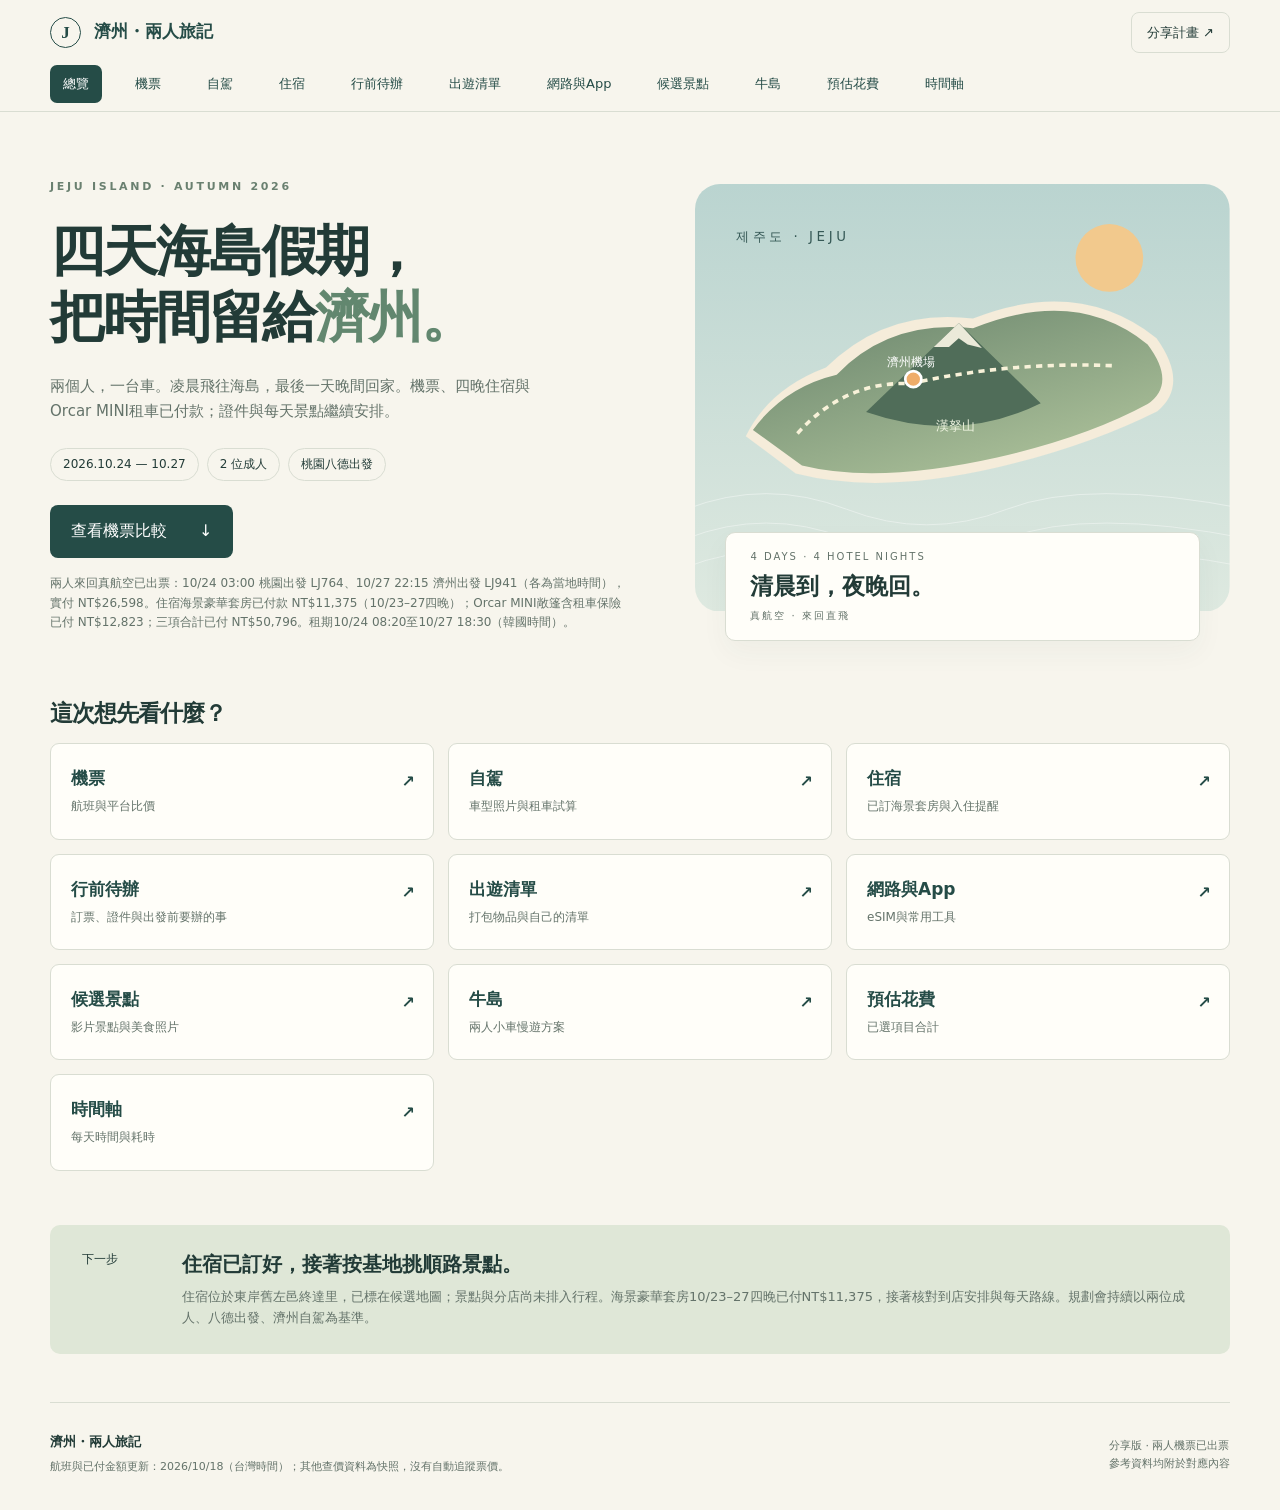
==== commit f224ab5f: "Record paid Orcar MINI booking and inclusive insurance budget" ====
--- a/index.html
+++ b/index.html
@@ -1,10 +1,10 @@
 <!doctype html>
 <html lang="zh-Hant">
-<head><meta charset="utf-8"><meta name="viewport" content="width=device-width,initial-scale=1"><meta name="description" content="2026年10月24–27日，兩人的濟州島自駕規劃：真航空比價、基本行李、租車試算、住宿區域與海景飯店、證件待辦。"><meta name="theme-color" content="#254c47"><title>濟州島・兩人的四日自駕計畫</title><link rel="stylesheet" href="vendor/leaflet.css"><link rel="stylesheet" href="style.css?v=20261018-naver"><link rel="stylesheet" href="candidates.css?v=20261018-wish-memory"><link rel="stylesheet" href="cars.css?v=20261015-mini"><link rel="stylesheet" href="category-pages.css?v=20261013"><script src="category-pages.js?v=20261014-checklists" defer></script><script src="trip-config.js?v=20261018-stay-times" defer></script><script src="app.js?v=20261018-stay-times" defer></script><script src="cars.js?v=20261015-mini" defer></script><script src="map-links.js?v=20261018-naver" defer></script><script src="stays.js?v=20261018-naver" defer></script><script src="vendor/leaflet.js" defer></script><script src="wish-memory.js?v=20261018" defer></script><script src="candidates.js?v=20261018-naver" defer></script><link rel="stylesheet" href="preparation.css?v=20261014-checklists"><script src="preparation.js?v=20261013" defer></script><link rel="stylesheet" href="costs.css?v=20261017-stay-map"><script src="costs.js?v=20261017-fubon" defer></script><link rel="stylesheet" href="place-photos.css?v=20261013"></head>
+<head><meta charset="utf-8"><meta name="viewport" content="width=device-width,initial-scale=1"><meta name="description" content="2026年10月24–27日，兩人的濟州島自駕規劃：真航空比價、基本行李、租車試算、住宿區域與海景飯店、證件待辦。"><meta name="theme-color" content="#254c47"><title>濟州島・兩人的四日自駕計畫</title><link rel="stylesheet" href="vendor/leaflet.css"><link rel="stylesheet" href="style.css?v=20261018-naver"><link rel="stylesheet" href="candidates.css?v=20261018-wish-memory"><link rel="stylesheet" href="cars.css?v=20261015-mini"><link rel="stylesheet" href="category-pages.css?v=20261013"><script src="category-pages.js?v=20261014-checklists" defer></script><script src="trip-config.js?v=20261018-orcar-booked" defer></script><script src="app.js?v=20261018-orcar-booked" defer></script><script src="cars.js?v=20261018-orcar-booked" defer></script><script src="map-links.js?v=20261018-naver" defer></script><script src="stays.js?v=20261018-naver" defer></script><script src="vendor/leaflet.js" defer></script><script src="wish-memory.js?v=20261018" defer></script><script src="candidates.js?v=20261018-naver" defer></script><link rel="stylesheet" href="preparation.css?v=20261014-checklists"><script src="preparation.js?v=20261013" defer></script><link rel="stylesheet" href="costs.css?v=20261017-stay-map"><script src="costs.js?v=20261018-orcar-booked" defer></script><link rel="stylesheet" href="place-photos.css?v=20261013"></head>
 <body>
 <header class="topbar"><a href="#overview" class="brand"><span class="brand-mark">J</span> 濟州・兩人旅記</a><nav aria-label="主要導覽"><a href="#overview" data-category-link="overview">總覽</a><a href="#flights" data-category-link="flights">機票</a><a href="#car" data-category-link="car">自駕</a><a href="#stays" data-category-link="stays">住宿</a><a href="#documents" data-category-link="documents">行前待辦</a><a href="#packing" data-category-link="packing">出遊清單</a><a href="#connectivity" data-category-link="connectivity">網路與App</a><a href="#places" data-category-link="places">候選景點</a><a href="#udo-plan" data-category-link="udo-plan">牛島</a><a href="#estimated-costs" data-category-link="estimated-costs">預估花費</a><a href="#timeline" data-category-link="timeline">時間軸</a></nav><button id="share" class="share">分享計畫 ↗</button></header>
 <main>
-<section id="overview" data-page="overview" class="hero wrap"><div class="hero-copy"><p class="eyebrow">JEJU ISLAND · AUTUMN 2026</p><h1>四天海島假期，<br>把時間留給<span>濟州。</span></h1><p class="intro">兩個人，一台車。凌晨飛往海島，最後一天晚間回家。機票與四晚住宿已付款；租車、證件與每天景點繼續安排。</p><div class="chips"><span>2026.10.24 — 10.27</span><span>2 位成人</span><span>桃園八德出發</span></div><a class="primary" href="#flights">查看機票比較 <span>↓</span></a><p class="muted small">兩人來回真航空已出票：10/24 03:00 桃園出發 LJ764、10/27 22:15 濟州出發 LJ941（各為當地時間），實付 NT$26,598。住宿海景豪華套房已付款 NT$11,375（10/23–27四晚）；機票＋住宿已付 NT$37,973。租車尚未預訂。</p></div>
+<section id="overview" data-page="overview" class="hero wrap"><div class="hero-copy"><p class="eyebrow">JEJU ISLAND · AUTUMN 2026</p><h1>四天海島假期，<br>把時間留給<span>濟州。</span></h1><p class="intro">兩個人，一台車。凌晨飛往海島，最後一天晚間回家。機票、四晚住宿與Orcar MINI租車已付款；證件與每天景點繼續安排。</p><div class="chips"><span>2026.10.24 — 10.27</span><span>2 位成人</span><span>桃園八德出發</span></div><a class="primary" href="#flights">查看機票比較 <span>↓</span></a><p class="muted small">兩人來回真航空已出票：10/24 03:00 桃園出發 LJ764、10/27 22:15 濟州出發 LJ941（各為當地時間），實付 NT$26,598。住宿海景豪華套房已付款 NT$11,375（10/23–27四晚）；Orcar MINI敞篷含租車保險已付 NT$12,823；三項合計已付 NT$50,796。租期10/24 08:20至10/27 18:30（韓國時間）。</p></div>
 <div class="island-scene"><svg viewBox="0 0 600 480" role="img" aria-label="濟州島海岸與山景概念插畫，非導航地圖"><defs><linearGradient id="sea" x2="0" y2="1"><stop stop-color="#bad4d0"/><stop offset="1" stop-color="#dee9e0"/></linearGradient><linearGradient id="land" x2="0.7" y2="1"><stop stop-color="#69846c"/><stop offset="1" stop-color="#abc099"/></linearGradient></defs><rect width="600" height="480" rx="28" fill="url(#sea)"/><circle cx="465" cy="83" r="38" fill="#f2c98d"/><g fill="none" stroke="#fff" opacity=".45"><path d="M-10 365 Q80 330 170 365 T350 365 T620 365"/><path d="M-10 398 Q80 363 170 398 T350 398 T620 398"/><path d="M-10 430 Q80 395 170 430 T350 430 T620 430"/></g><path d="M57 283 Q83 230 147 206 Q215 139 312 151 Q431 104 518 173 Q555 225 519 255 Q441 294 340 318 Q207 349 113 325Z" fill="#f5ecda"/><path d="M65 276 Q100 228 159 214 Q219 152 312 162 Q428 115 508 180 Q541 224 508 247 Q440 284 339 307 Q205 337 120 316Z" fill="url(#land)"/><path d="M192 256 L296 156 L388 246 Q296 292 192 256" fill="#506d59"/><path d="M268 183 L296 156 L322 184 L306 180 L296 173 L285 183Z" fill="#ebead9"/><path d="M115 280 Q168 221 242 224 Q353 199 471 204" fill="none" stroke="#f8f2d9" stroke-width="4" stroke-dasharray="7 6"/><circle cx="245" cy="219" r="9" fill="#efad6a" stroke="#fff" stroke-width="3"/><text x="215" y="204" fill="#fff" font-size="14">濟州機場</text><text x="271" y="276" fill="#ecf2de" font-size="15">漢拏山</text><text x="46" y="64" fill="#365956" font-size="15" letter-spacing="4">제주도 · JEJU</text><text x="375" y="452" fill="#51746f" font-size="12">沿著海岸，把日子放慢。</text></svg><div class="scene-note"><span>4 DAYS · 4 HOTEL NIGHTS</span><strong>清晨到，夜晚回。</strong><span>真航空 · 來回直飛</span></div></div></section>
 <section data-page="overview" class="wrap category-hub"><h2>這次想先看什麼？</h2><div class="category-hub-grid"><a href="#flights"><strong>機票</strong><span>航班與平台比價</span><b aria-hidden="true">↗</b></a><a href="#car"><strong>自駕</strong><span>車型照片與租車試算</span><b aria-hidden="true">↗</b></a><a href="#stays"><strong>住宿</strong><span>已訂海景套房與入住提醒</span><b aria-hidden="true">↗</b></a><a href="#documents"><strong>行前待辦</strong><span>訂票、證件與出發前要辦的事</span><b aria-hidden="true">↗</b></a><a href="#packing"><strong>出遊清單</strong><span>打包物品與自己的清單</span><b aria-hidden="true">↗</b></a><a href="#connectivity"><strong>網路與App</strong><span>eSIM與常用工具</span><b aria-hidden="true">↗</b></a><a href="#places"><strong>候選景點</strong><span>影片景點與美食照片</span><b aria-hidden="true">↗</b></a><a href="#udo-plan"><strong>牛島</strong><span>兩人小車慢遊方案</span><b aria-hidden="true">↗</b></a><a href="#estimated-costs"><strong>預估花費</strong><span>已選項目合計</span><b aria-hidden="true">↗</b></a><a href="#timeline"><strong>時間軸</strong><span>每天時間與耗時</span><b aria-hidden="true">↗</b></a></div></section>
 <section id="flight-summary" data-page="flights" hidden class="flight-strip wrap" aria-label="選定航班・台灣與韓國時間對照">
@@ -22,20 +22,21 @@
 <div class="notice"><strong>已付款・兩人 NT$26,598</strong><span>兩人來回真航空 LJ764＋LJ941 已訂妥。訂票平台與實際託運額度尚未提供，請以電子機票為準；下方三家價格為10/12舊比價，非本次付款價格。</span></div><div id="fare-cards" class="fare-grid"></div>
 <div class="bag-box"><div><span class="bag-icon">▣</span><h3>比價票種的基本行李</h3><p>先前比較的票種列每人15公斤託運 + 1件10公斤手提；已購票訂單的實際額度尚待對照電子機票。若兩人額度可合併，單件限制仍須依航空公司規則確認。</p></div><div><h4>尺寸也要確認</h4><p>託運三邊總和≤203公分；手提≤55×40×20公分、三邊總和≤115公分。可另帶小型個人物品≤40×30×15公分。</p><a href="https://www.jinair.com/ready/freeBaggage" target="_blank" rel="noopener">官方託運規定 ↗</a>　<a href="https://www.jinair.com/ready/carryBaggage" target="_blank" rel="noopener">手提規定 ↗</a></div></div>
 <p class="small muted">比較網站：Trip.com、Expedia、ezTravel易遊網（常用平台，非市占排名）。三家均在各自頁面確認基本行李。價格不含付費選位、額外餐飲及保險。另查Google列出的真航空官網價：兩人NT$28,298，仍須官網確認。</p><a id="google-link" class="text-link" target="_blank" rel="noopener">重新查看指定航班比價 ↗</a></section>
-<section id="car" data-page="car" hidden class="section car-section"><div class="wrap"><p class="eyebrow">02 / ROAD TRIP</p><div class="section-top"><div><h2>租一台車，剛剛好。</h2><p class="muted">已決定只找 MINI Cooper 敞篷；兩人・一個大箱＋一個登機箱，尚未預訂。</p></div><span class="tag">暫抓10/24 08:00 → 10/27 19:00 · 83小時（韓國時間）</span></div>
-<section class="mini-rental-focus" aria-labelledby="mini-rental-title"><p class="eyebrow">MINI COOPER / RENTAL SHORTLIST</p><h3 id="mini-rental-title">MINI Cooper 敞篷租車專區</h3><p>以 2026/10/24 08:00 取車、10/27 19:00 還車、主駕 26–29 歲查詢；以下均為一車 83 小時。10/15 查價，價格與庫存會變，付款前以同一車型、同一時段及保險條件重查。<strong>只比較 MINI，下面的其他車款保留作歷史參考。</strong></p><div class="table-scroll"><table class="mini-rental-table"><thead><tr><th>管道與 MINI 情況</th><th>83 小時價格</th><th>保險重點</th><th>取還車</th></tr></thead><tbody>
+<section id="car" data-page="car" hidden class="section car-section"><div class="wrap"><p class="eyebrow">02 / ROAD TRIP</p><div class="section-top"><div><h2>租一台車，剛剛好。</h2><p class="muted">已訂Orcar MINI Cooper敞篷並付款；兩人・一個大箱＋一個登機箱。</p></div><span class="tag">10/24 08:20 → 10/27 18:30 · 82小時10分（韓國時間）</span></div>
+<section id="booked-car" class="mini-rental-focus" aria-labelledby="booked-car-title"><p class="eyebrow">ORCAR / CONFIRMED &amp; PAID</p><h3 id="booked-car-title">Orcar MINI Cooper 敞篷・已預訂／已付款</h3><p><strong>整筆 NT$12,823／車，已含租車保險。</strong>依使用者2026/10/18確認；為本次整段租期總額，不按日數或韓元匯率重算。</p><ul><li><strong>取車：2026/10/24 08:20（韓國）／07:20（台灣）</strong></li><li><strong>還車：2026/10/27 18:30（韓國）／17:30（台灣）</strong></li><li>租期：82小時10分鐘；一車供兩人使用。</li></ul><p>待依實際訂單核對：供車公司與門市、機場接駁、實際車型年式與行李裝載、保險方案名稱、第三人責任／自撞保障、自負額、營業損失、輪胎輪圈、底盤、軟篷及除外條款。已含保險不等於任何事故都無需付款；押金、加油、停車及其他另收費用仍依合約。</p><button id="use-booked-car" type="button">恢復已訂Orcar價格・NT$12,823含保險</button></section>
+<details><summary>10/15歷史租車比價：舊83小時時段，非本次訂單</summary><section class="mini-rental-focus" aria-labelledby="mini-rental-title"><p class="eyebrow">MINI COOPER / RENTAL SHORTLIST</p><h3 id="mini-rental-title">MINI Cooper 敞篷租車專區</h3><p>以 2026/10/24 08:00 取車、10/27 19:00 還車、主駕 26–29 歲查詢；以下均為一車 83 小時。10/15 查價，價格與庫存會變，付款前以同一車型、同一時段及保險條件重查。<strong>只比較 MINI，下面的其他車款保留作歷史參考。</strong></p><div class="table-scroll"><table class="mini-rental-table"><thead><tr><th>管道與 MINI 情況</th><th>83 小時價格</th><th>保險重點</th><th>取還車</th></tr></thead><tbody>
 <tr><td><strong>Orcar</strong><br>MINI Cooper 敞篷「或同級」2025–26；另有 2021–24</td><td><strong>NT$9,158.65</strong>（2025–26）<br>NT$8,002.27（2021–24）<br><small>10/15 指定時段搜尋頁即時顯示；CDW 是否包含及最終結帳價待確認</small></td><td>依<a href="https://orcar.ai/en/policies/rental-terms" target="_blank" rel="noopener">官方條款</a>：第三人責任／駕駛傷害依訂單限額；CDW 為選擇性，選後仍可能逐次事故收自負額，車內與底盤等除外。須看到訂單所選方案、免責上限、營業損失與敞篷車頂條款才可比較總價。</td><td>機場 5 號出口 → 租車接駁站第 5 月台，搭合作車行接駁至門市；實際門市依訂單，<a href="https://orcar.ai/en/help-center/pickup-return-guide" target="_blank" rel="noopener">官方接駁指南</a>。08:00 起接駁，08:00 門市取車恐需順延。</td></tr>
 <tr><td><strong>Lotte 樂天</strong><br>官方價目列 BMW MINI CONVERTIBLE(G) 26MY；指定日期可訂庫存未確認</td><td><strong>₩411,560（約 NT$9,877）</strong><br><small>₩102,890／24 小時 × 保守 4 日；<a href="https://lotterentacar.net/hp/eng/reservation/shortInfo/pay.do" target="_blank" rel="noopener">官方參考費率</a>，不是 83 小時即時報價，未含必選 Full CDW</small></td><td>外國旅客須選零自負額 Full CDW；濟州 Auto House 說明免自負額與營業損失，並涵蓋輪胎／輪圈損害；仍須查單車事故、底盤、敞篷車頂與違規除外。<a href="https://lotterentacar.net/hp/eng/reservation/drivingTips/info.do" target="_blank" rel="noopener">保險規則</a> · <a href="https://lotterentacar.net/hp/eng/carLife/jejuAuto.do" target="_blank" rel="noopener">濟州說明</a></td><td>濟州 Auto House：濟州市 Yonghae-ro 92；機場 2 號出口服務台、1 區 4 號接駁站。門市 06:00–23:00、接駁 06:00–22:40，<a href="https://lotterentacar.net/hp/eng/carLife/jejuAuto.do" target="_blank" rel="noopener">官方位置與時間</a>。</td></tr>
 <tr><td><strong>Angel 天使</strong><br>未查得指定時段 MINI 敞篷即時報價或庫存</td><td><strong>待詢價</strong><br><small>需請店家同時報車租＋保險，不用其他車種價格代替</small></td><td><a href="https://www.jejuangeltour.com/en/tour.php?p=info_tw_insure" target="_blank" rel="noopener">官方方案</a>：General CDW 自負額 ₩500,000（約 NT$12,000）、營業損失另計、保障上限 ₩5,000,000（約 NT$120,000）；Premium SCDW 在 ₩15,000,000（約 NT$360,000）限額內免自負額與營業損失。Premium 列 26 歲、持照滿 2 年；主駕目前僅確認滿 1 年，資格待核實。輪胎、輪圈等除外須看合約。</td><td>濟州市 Doryeong-ro 171-1；機場 5 號出口 → 租車接駁站 5 區 14 號。08:00 取／19:00 還的門市可行性須向店家確認。<a href="https://www.jejuangeltour.com/en/" target="_blank" rel="noopener">官方網站</a></td></tr>
-</tbody></table></div><p class="small muted">推薦順序：先請 Orcar 出示含 CDW 的結帳明細及實際供車公司；同時問 Lotte 是否有指定日期 MINI 與 Full CDW 總價；Angel 作第三家詢價。Orcar 顯示「或同級」且標示一件行李，若你們一定要實際 MINI，需取得車款保證與一大一小行李裝載確認。三家報價口徑不同，不能直接以表中的低價判定最划算。</p><details><summary>詢價／下訂前的保險核對清單</summary><p>請逐項取得文字答覆：是否實際 MINI Cooper 敞篷、車租＋CDW 全額、車損自負額與每事故次數、單車事故、輪胎輪圈、底盤、軟篷車頂、第三人財物與傷害限額、營業損失、拖吊與鑰匙、押金／信用卡預授權、未登記駕駛除外，以及事故時通報流程。26–29 歲已確認；主駕持照是否滿 2 年仍待核對，會影響 Angel Premium 資格。取車前另確認國際駕照與台灣駕照原件。</p></details><p class="small muted">換算僅供預算：₩1＝NT$0.024；實刷依匯率與平台幣別。來源：<a href="https://orcar.ai/zh-tw/search?fromDate=2026-10-23T23%3A00%3A00.000Z&amp;toDate=2026-10-27T10%3A00%3A00.000Z&amp;location=jeju-airport&amp;driverAge=26" target="_blank" rel="noopener">Orcar 指定時段搜尋</a> · <a href="https://lotterentacar.net/hp/eng/reservation/shortInfo/pay.do" target="_blank" rel="noopener">Lotte 費率</a> · <a href="https://www.jejuangeltour.com/en/tour.php?p=info_tw_insure" target="_blank" rel="noopener">Angel 保險</a>。</p></section>
-<div id="car-choices" class="vehicle-intro"><div><h3>已決定 MINI；其他車型留作比較紀錄。</h3><p>MINI Cooper 敞篷是本次唯一租車目標。Morning、Ray、Casper、Avante、K3 的舊照片與費率保留供回顧；點「帶入試算」才會改變預算假設，並不代表改變租車決定。照片為車型示意。</p></div><a href="#car-budget">前往兩人試算 ↓</a></div>
+</tbody></table></div><p class="small muted">推薦順序：先請 Orcar 出示含 CDW 的結帳明細及實際供車公司；同時問 Lotte 是否有指定日期 MINI 與 Full CDW 總價；Angel 作第三家詢價。Orcar 顯示「或同級」且標示一件行李，若你們一定要實際 MINI，需取得車款保證與一大一小行李裝載確認。三家報價口徑不同，不能直接以表中的低價判定最划算。</p><details><summary>詢價／下訂前的保險核對清單</summary><p>請逐項取得文字答覆：是否實際 MINI Cooper 敞篷、車租＋CDW 全額、車損自負額與每事故次數、單車事故、輪胎輪圈、底盤、軟篷車頂、第三人財物與傷害限額、營業損失、拖吊與鑰匙、押金／信用卡預授權、未登記駕駛除外，以及事故時通報流程。26–29 歲已確認；主駕持照是否滿 2 年仍待核對，會影響 Angel Premium 資格。取車前另確認國際駕照與台灣駕照原件。</p></details><p class="small muted">換算僅供預算：₩1＝NT$0.024；實刷依匯率與平台幣別。來源：<a href="https://orcar.ai/zh-tw/search?fromDate=2026-10-23T23%3A00%3A00.000Z&amp;toDate=2026-10-27T10%3A00%3A00.000Z&amp;location=jeju-airport&amp;driverAge=26" target="_blank" rel="noopener">Orcar 指定時段搜尋</a> · <a href="https://lotterentacar.net/hp/eng/reservation/shortInfo/pay.do" target="_blank" rel="noopener">Lotte 費率</a> · <a href="https://www.jejuangeltour.com/en/tour.php?p=info_tw_insure" target="_blank" rel="noopener">Angel 保險</a>。</p></section></details>
+<div id="car-choices" class="vehicle-intro"><div><h3>已訂Orcar MINI；以下車型與費率留作歷史比較。</h3><p>本次已訂Orcar MINI Cooper敞篷，整筆NT$12,823已付且含租車保險。Morning、Ray、Casper、Avante、K3 的舊照片與費率保留供回顧；點「帶入試算」才會改變預算假設，並不代表改變租車決定。照片為車型示意。</p></div><a href="#car-budget">前往兩人試算 ↓</a></div>
 <div id="vehicle-gallery" class="vehicle-grid" aria-label="六款租車照片與比較"><p>正在載入車款照片…</p></div><p id="vehicle-selection-status" role="status" aria-live="polite"></p>
 <p class="vehicle-source-note">價格統一採Lotte 2026/09/16濟州官方參考表，以₩1＝NT$0.024、保守4日估算；不是10/24–27即時可訂價格，均未含必要CDW、油資與停車。使用取捨是依你們需求作的比較建議。<a href="https://lotterentacar.net/hp/eng/reservation/shortInfo/pay.do" target="_blank" rel="noopener">參考租金與租車資格 ↗</a></p>
-<div class="mini-summary"><h3>MINI 裝載與舊版預算</h3><p>Lotte 參考4日車租約<strong>NT$9,877／車</strong>，尚未加必選 CDW；目前有 Orcar 指定 83 小時即時顯示價，請以專區的保險與車型確認結果決定是否訂車。你們已確認<strong>一個大箱＋一個登機箱</strong>。MINI 官方2025款後車廂為開篷160L、關篷215L；容積不等於箱子一定放得進，請店家核對箱體外部尺寸、尾門開口與開篷狀態。<a href="https://faq.miniusa.com/s/article/MINI-Cooper-Convertible-from-112024-Exterior-Fabric-soft-top-MY25-U5tJs" target="_blank" rel="noopener">MINI 官方規格 ↗</a></p><p>另有 <a href="https://rentcar.jejupass.com/mobile/rentcar/lowestPrices/detail?entrpsSn=120&amp;region=jeju&amp;vhcleSn=5386" target="_blank" rel="noopener">JejuPass／Joa MINI 商品頁 ↗</a>，但未取得本次時段總價與保險明細，外國旅客資格仍須向實際供車店家核對。</p></div>
-<div class="car-layout"><div><div class="table-scroll"><table class="vehicle-estimates"><caption>Lotte濟州官方參考費率 · 2026/09/16表 · 10/12核對</caption><thead><tr><th>車型</th><th>每24小時</th><th>保守抓4日／車</th></tr></thead><tbody><tr><td>Morning<small>23–26年式</small></td><td>₩69,560–70,270<small>約NT$1,669–1,686</small></td><td>NT$6,678–6,746</td></tr><tr><td>Ray<small>19–26年式</small></td><td>₩69,160–72,740<small>約NT$1,660–1,746</small></td><td>NT$6,639–6,983</td></tr><tr><td>Casper<small>22–26年式・汽油</small></td><td>₩71,750–74,880<small>約NT$1,722–1,797</small></td><td>NT$6,888–7,188</td></tr><tr><td>Avante<small>21–26年式・含部分油電款</small></td><td>₩75,780–80,540<small>約NT$1,819–1,933</small></td><td>NT$7,275–7,732</td></tr><tr><td>K3<small>22–24年式</small></td><td>₩76,560<small>約NT$1,837</small></td><td>NT$7,350</td></tr><tr><td>MINI Cooper Convertible<small>26年式・敞篷</small></td><td>₩102,890<small>約NT$2,469</small></td><td>NT$9,877</td></tr></tbody></table></div><p class="small muted">4日是保守編列，非已確認收費日數。取車時刻仍為候選，首日補眠方案決定後再調整；暫抓83小時，超時計費與總價依所選租車合約。</p>
+<div class="mini-summary"><h3>MINI 裝載與舊版預算</h3><p>本次Orcar整筆<strong>NT$12,823／車已付，含租車保險</strong>；Lotte四日NT$9,877為未含CDW的歷史比較，不是這筆訂單。你們已確認<strong>一個大箱＋一個登機箱</strong>。MINI 官方2025款後車廂為開篷160L、關篷215L；容積不等於箱子一定放得進，請店家核對箱體外部尺寸、尾門開口與開篷狀態。<a href="https://faq.miniusa.com/s/article/MINI-Cooper-Convertible-from-112024-Exterior-Fabric-soft-top-MY25-U5tJs" target="_blank" rel="noopener">MINI 官方規格 ↗</a></p><p>另有 <a href="https://rentcar.jejupass.com/mobile/rentcar/lowestPrices/detail?entrpsSn=120&amp;region=jeju&amp;vhcleSn=5386" target="_blank" rel="noopener">JejuPass／Joa MINI 商品頁 ↗</a>，但未取得本次時段總價與保險明細，外國旅客資格仍須向實際供車店家核對。</p></div>
+<div class="car-layout"><div><div class="table-scroll"><table class="vehicle-estimates"><caption>Lotte濟州官方參考費率 · 2026/09/16表 · 10/12核對</caption><thead><tr><th>車型</th><th>每24小時</th><th>保守抓4日／車</th></tr></thead><tbody><tr><td>Morning<small>23–26年式</small></td><td>₩69,560–70,270<small>約NT$1,669–1,686</small></td><td>NT$6,678–6,746</td></tr><tr><td>Ray<small>19–26年式</small></td><td>₩69,160–72,740<small>約NT$1,660–1,746</small></td><td>NT$6,639–6,983</td></tr><tr><td>Casper<small>22–26年式・汽油</small></td><td>₩71,750–74,880<small>約NT$1,722–1,797</small></td><td>NT$6,888–7,188</td></tr><tr><td>Avante<small>21–26年式・含部分油電款</small></td><td>₩75,780–80,540<small>約NT$1,819–1,933</small></td><td>NT$7,275–7,732</td></tr><tr><td>K3<small>22–24年式</small></td><td>₩76,560<small>約NT$1,837</small></td><td>NT$7,350</td></tr><tr><td>MINI Cooper Convertible<small>26年式・敞篷</small></td><td>₩102,890<small>約NT$2,469</small></td><td>NT$9,877</td></tr></tbody></table></div><p class="small muted">此表為歷史四日估價，不是本次訂單。已訂Orcar租期為10/24 08:20至10/27 18:30（韓國時間），82小時10分，含租車保險總額NT$12,823已付。</p>
 <details><summary>26–29歲，會有年齡附加費嗎？</summary><p>Lotte官方中文版列濟州島免年齡附加費；英文版仍列未滿30歲加費而未註濟州例外。此處不把加費當必收，最後以濟州門市與指定日期報價為準。</p><a href="https://lotterentacar.net/hp/chn/reservation/shortInfo/pay.do" target="_blank" rel="noopener">中文車租與保險說明 ↗</a>　<a href="https://www.lotterentacar.net/hp/eng/reservation/shortInfo/pay.do?mnCd=T2ME0201" target="_blank" rel="noopener">英文參考費率 ↗</a></details>
-<details><summary>保險與取還車：訂車時一定要核對</summary><p>Lotte外國旅客需選ZeroExcess（零自負額）CDW，保費尚未取得指定車型報價。零自負額不代表所有損害全包：核對輪胎、輪圈、底盤、單車事故及營業損失，以所選合約為準。</p><p>Jeju AutoHouse營業06:00–23:00，接駁06:00–22:40；須搭接駁往返租車場。地址92 Yonghae-ro，電話064-751-8000。</p><a href="https://lotterentacar.net/hp/eng/reservation/drivingTips/info.do" target="_blank" rel="noopener">官方CDW政策 ↗</a>　<a href="https://lotterentacar.net/hp/eng/carLife/jejuAuto.do" target="_blank" rel="noopener">取還車與接駁 ↗</a></details></div>
-<aside id="car-budget" class="calculator"><p class="eyebrow">BUDGET CALCULATOR</p><h3>兩人交通預算試算</h3><label for="car-model">車型參考</label><select id="car-model"><option value="69560">Morning · ₩69,560（約NT$1,669）／日</option><option value="72170">Ray · ₩72,170（約NT$1,732）／日</option><option value="71750">Casper · ₩71,750（約NT$1,722）／日</option><option value="77860">Avante · ₩77,860（約NT$1,869）／日</option><option value="76560">K3 · ₩76,560（約NT$1,837）／日</option><option value="102890" selected>MINI Cooper 敞篷 · ₩102,890（約NT$2,469）／日</option></select><p id="car-choice-note"></p><div class="input-pair"><div><label for="days">試算日數</label><input id="days" type="number" min="1" max="10" step="1" value="4"></div><div><label for="rate">₩1換NT$</label><input id="rate" type="number" min="0.001" max="1" step="0.001" value="0.024"></div></div><label for="insurance">CDW總保費（韓元，取得報價後填）</label><input id="insurance" type="number" min="0" max="10000000" placeholder="尚未報價"><label for="extras">油資＋停車＋機場交通（台幣）</label><input id="extras" type="number" min="0" max="1000000" placeholder="尚未估算"><div class="calc-result" aria-live="polite"><span id="budget-label">目前已列項目小計</span><strong id="budget-total"></strong><span id="budget-per"></span><p id="budget-detail"></p></div><p id="budget-missing" class="small"></p><p class="small muted">機票預設帶入已付款 NT$26,598；也可切換舊比價做假設比較。車型採官方表中標明年式的參考單價。保險、油資、機場交通未填時，不含於小計。住宿餐飲另計，非整趟旅行總預算。</p><a href="https://wise.com/kr/currency-converter/krw-to-twd-rate/history" target="_blank" rel="noopener">查看匯率參考 ↗</a></aside></div></div></section>
+<details><summary>Lotte歷史參考：不是本次Orcar取還車資訊</summary><p>Lotte外國旅客需選ZeroExcess（零自負額）CDW，保費尚未取得指定車型報價。零自負額不代表所有損害全包：核對輪胎、輪圈、底盤、單車事故及營業損失，以所選合約為準。</p><p>Jeju AutoHouse營業06:00–23:00，接駁06:00–22:40；須搭接駁往返租車場。地址92 Yonghae-ro，電話064-751-8000。</p><a href="https://lotterentacar.net/hp/eng/reservation/drivingTips/info.do" target="_blank" rel="noopener">官方CDW政策 ↗</a>　<a href="https://lotterentacar.net/hp/eng/carLife/jejuAuto.do" target="_blank" rel="noopener">取還車與接駁 ↗</a></details></div>
+<aside id="car-budget" class="calculator"><p class="eyebrow">BUDGET CALCULATOR</p><h3>兩人交通預算試算</h3><label for="car-model">已訂方案／歷史比較</label><select id="car-model"><option value="booked-orcar-mini-20261024-v1" selected>已訂Orcar MINI・NT$12,823整筆含租車保險</option><option value="69560">Morning · ₩69,560（約NT$1,669）／日</option><option value="72170">Ray · ₩72,170（約NT$1,732）／日</option><option value="71750">Casper · ₩71,750（約NT$1,722）／日</option><option value="77860">Avante · ₩77,860（約NT$1,869）／日</option><option value="76560">K3 · ₩76,560（約NT$1,837）／日</option><option value="102890">MINI Cooper 敞篷 · ₩102,890（約NT$2,469）／日</option></select><p id="car-choice-note"></p><div class="input-pair"><div><label for="days">歷史比較日數</label><input id="days" type="number" min="1" max="10" step="1" value="4"></div><div><label for="rate">₩1換NT$</label><input id="rate" type="number" min="0.001" max="1" step="0.001" value="0.024"></div></div><label for="insurance">CDW總保費（韓元，取得報價後填）</label><input id="insurance" type="number" min="0" max="10000000" placeholder="尚未報價"><label for="extras">油資＋停車＋機場交通（台幣）</label><input id="extras" type="number" min="0" max="1000000" placeholder="尚未估算"><div class="calc-result" aria-live="polite"><span id="budget-label">目前已列項目小計</span><strong id="budget-total"></strong><span id="budget-per"></span><p id="budget-detail"></p></div><p id="budget-missing" class="small"></p><p class="small muted">機票預設帶入已付款 NT$26,598；也可切換舊比價做假設比較。租車預設為Orcar已付NT$12,823含租車保險，不乘日數或匯率；手動切換歷史車型才採參考日租與另填CDW。油資、停車、機場交通未填時，不含於小計。住宿餐飲另計，非整趟旅行總預算。</p><a href="https://wise.com/kr/currency-converter/krw-to-twd-rate/history" target="_blank" rel="noopener">查看匯率參考 ↗</a></aside></div></div></section>
 <section id="stays" data-page="stays" hidden class="section stays-section"><div class="wrap">
 <div class="section-top"><div><p class="eyebrow">03 / CONFIRMED STAY</p><h2>海景豪華套房，四晚住宿已付款。</h2><p class="muted">兩人一房・四晚 NT$11,375 已付款。入住10/23（五）韓國時間16:00起，退房10/27（二）韓國時間11:00前；實際10/24清晨抵達濟州。</p></div><span class="tag">已訂妥・已付款</span></div>
 <div id="booked-stay"></div>
@@ -81,17 +82,17 @@
 
 <section id="udo-plan" data-page="udo-plan" hidden class="wrap section"><p class="eyebrow">UDO / ISLAND DAY</p><h2>牛島，留一天給兩人的小車慢遊。</h2><span class="tag">想去 · 10/25或10/26天氣備選 · 未預訂</span><p>10/18更新：兩人希望租有車頂的兩人座三輪電動小車；主駕確認有汽車與機車駕照，國際駕照仍待申辦。租借資格需由實際店家確認，尚未訂車。</p><div class="rental-summary"><strong>港口來回6–7小時｜島上4–5小時｜租車選4–5小時或全日</strong><p>時間建議：島上4–5小時；從城山港停車到回到本島抓6–7小時，另加住宿往返車程。推薦10/25或10/26選風浪較小的一天，保留另一天交換；避免10/24紅眼抵達當天或10/27回程航班日。</p></div><h3>怎麼去與怎麼停車</h3><p>交通：開本島租車到城山浦港綜合旅客碼頭（성산포항 종합여객터미널）公共停車場；本島汽油MINI留在港口，以旅客身分搭船。普通外來汽油租車上牛島受限制，不預設可搭載。帶兩人護照原件、主駕台灣汽機車駕照與紙本國際駕照上島。船程每程約10–15分鐘，但排隊與買票另計。</p><div id="udo-ticket-guide" class="rental-summary"><h3>搭船手續先看這裡：在哪買票、怎麼登船？</h3><p><strong>先到城山港，把MINI停好 → 填乘船申報書 → 出示兩人護照買來回票 → 確認目的港、驗票登船。</strong>這次以城山港現場購票為主，建議預留45–60分鐘完成停車、填表、購票與候船；不是抵達碼頭就能立刻上船。</p><h4>買票地點：城山浦港綜合旅客碼頭內</h4><p><strong>韓文導航：성산포항종합여객터미널</strong><br>道路地址：제주특별자치도 서귀포시 성산읍 성산등용로 112-7<br>船公司舊門牌：성산리 347-9。停車後進旅客碼頭，找<strong>「우도도항선 매표소」牛島渡輪售票處</strong>；到牛島搭渡輪，與同區的觀光遊覽船售票不同。</p><p><a href="https://map.naver.com/p/search/%EC%84%B1%EC%82%B0%ED%8F%AC%ED%95%AD%EC%A2%85%ED%95%A9%EC%97%AC%EA%B0%9D%ED%84%B0%EB%AF%B8%EB%84%90" target="_blank" rel="noopener">Naver Map 搜尋碼頭 ↗</a> · <a href="https://www.google.com/maps/search/?api=1&amp;query=%EC%84%B1%EC%82%B0%ED%8F%AC%ED%95%AD%EC%A2%85%ED%95%A9%EC%97%AC%EA%B0%9D%ED%84%B0%EB%AF%B8%EB%84%90%20%EC%84%B1%EC%82%B0%EB%93%B1%EC%9A%A9%EB%A1%9C%20112-7" target="_blank" rel="noopener">Google Maps 碼頭地址 ↗</a> · <a href="https://map.kakao.com/link/map/17561678" target="_blank" rel="noopener">Kakao 渡輪碼頭位置 ↗</a></p><h4>出發前隨身準備</h4><p><strong>兩人各自的護照正本</strong>，購票與登船都備妥供查驗。搭船本身不以國際駕照為購票證件；台灣駕照、國際駕照是之後租島上小車另外核對的資格。把牛島租車店名稱與所在港口先存好，方便選到對的船。</p><ol><li><strong>到填表區領「乘船申報書」（승선신고서）。</strong>去、回程各準備一份，同行兩人資料可填同一張表，依現場表格與櫃台要求辦理。照護照填兩人的英文姓名、出生日期、性別與聯絡方式；電話欄若不確定台灣號碼怎麼填，請櫃台協助。這次車輛不上船，告知兩位步行旅客即可。</li><li><strong>帶申報書及兩人護照到牛島渡輪櫃台。</strong>購買「兩位成人來回票」，現行成人來回₩11,000／人、兩人₩22,000（約NT$528），已含公園入場費，不另重複加一次。付款前確認當日開航、回程末班與票券使用港口；實付以櫃台公告為準。</li><li><strong>收好回程票與回程申報資料。</strong>按工作人員指示到牛島渡輪登船處排隊。先問這班到天津港（천진항）還是下牛目洞港（하우목동항）；例如Coconara在下牛目洞港，不能只看「往牛島」就上船。</li><li><strong>驗票、查驗證件後登船。</strong>票券與護照放在容易拿取的位置，依船員指示搭乘。到站後再前往已核對的租車店；船票不包含島上電動車租借。</li><li><strong>回程先還小車，再去港口排隊。</strong>在已確認可使用的牛島港口，備妥回程票、回程申報資料及護照，按現場指示交驗。回程末班與排隊狀況當天再問，不把17:30季節表當作保證班次，仍建議15:30–16:00離島。</li></ol><h4>給櫃台或船員看：三句韓文</h4><div class="table-scroll"><table><thead><tr><th>想表達的意思</th><th>直接出示這句</th></tr></thead><tbody><tr><td>兩位成人來回票，車不上船。</td><td lang="ko">어른 두 명 왕복표 주세요. 차는 안 가져가요.</td></tr><tr><td>這班船到下牛目洞港嗎？</td><td lang="ko">하우목동항으로 가는 배인가요?</td></tr><tr><td>今天回城山港的末班船是幾點？</td><td lang="ko">오늘 성산항으로 돌아가는 마지막 배는 몇 시예요?</td></tr></tbody></table></div><p class="small muted">流程與證件依船公司公告；兩份申報書及同行填表方式參考現場搭乘紀錄，表格與交件順序以當日櫃台為準。碼頭道路地址由Kakao核對，查核2026/10/18。<a href="http://udoboat.smart9.net/m/pages.php?p=1_1_1_1" target="_blank" rel="noopener">船公司購票流程 ↗</a> · <a href="http://udoboat.smart9.net/m/view.php?bo_table=7_1_1_1&amp;wr_id=99&amp;page=1" target="_blank" rel="noopener">購票／登船證件公告 ↗</a> · <a href="https://blog.naver.com/lmr0213/223858005467" target="_blank" rel="noopener">申報書填寫參考（票價另依船公司現行表）↗</a></p></div><h3>十月船班：最早與最後一班</h3><p>以下為船公司目前公布的<strong>3月／10月季節班表</strong>，採這次規劃的城山港往返牛島航線；不是10/25或10/26已保證開航的班次。船程每程約10–15分鐘。</p><div class="table-scroll"><table><thead><tr><th>方向</th><th>首班（韓國／台灣）</th><th>末班（韓國／台灣）</th></tr></thead><tbody><tr><td>城山港 성산항 → 牛島</td><td>08:00／07:00</td><td>17:30／16:30</td></tr><tr><td>牛島 우도 → 城山港</td><td>07:30／06:30</td><td>17:30／16:30</td></tr></tbody></table></div><p>季節表約每30分鐘一班；實際會依人潮、靠泊港口、風浪與潮汐增減或提早開船，不能保證指定分鐘有船。牛島有天津港（천진항）與下牛目洞港（하우목동항），上船前先確認目的港，並向當地售票處確認回程末班。<strong>建議仍以15:30–16:00離島為目標，不押17:30末班。</strong>宗達港是另一條航線，不能套用這張表。</p><p class="small muted"><a href="http://udoboat.smart9.net/m/pages.php?p=3_1_1_1" target="_blank" rel="noopener">船公司季節班表與票價 ↗</a> · <a href="tel:+82647825671">城山港售票處 +82-64-782-5671</a> · <a href="tel:+82647827730">下牛目洞港 +82-64-782-7730</a></p><h3>成人船票價格（兩人來回）</h3><div class="table-scroll"><table><thead><tr><th>成人旅客票價</th><th>每人</th><th>兩人合計</th></tr></thead><tbody><tr><td>城山港 → 牛島</td><td>₩6,000（約NT$144）</td><td>₩12,000（約NT$288）</td></tr><tr><td>牛島 → 城山港</td><td>₩5,000（約NT$120）</td><td>₩10,000（約NT$240）</td></tr><tr><td><strong>來回合計</strong></td><td><strong>₩11,000（約NT$264）</strong></td><td><strong>₩22,000（約NT$528）</strong></td></tr></tbody></table></div><p class="small muted">2026/10/18查閱船公司現行價目；成人來回已含去程海洋道立公園入場費₩1,000／人，不再重複加收預算。以上是旅客票，不含車輛運費；本島MINI留在城山港。換算沿用預算匯率₩1＝NT$0.024，實付以現場公告為準。</p><p><a href="#udo-ticket-guide">查看上方買票地點、填表與登船五步驟 ↑</a></p><p class="small muted"><a href="http://udoboat.smart9.net/m/pages.php?p=1_1_1_1" target="_blank" rel="noopener">船公司現場乘船／購票流程 ↗</a> · <a href="http://udoboat.smart9.net/m/view.php?bo_table=7_1_1_1&amp;wr_id=99&amp;page=1" target="_blank" rel="noopener">購票與登船須查驗證件公告 ↗</a></p><h3>島上兩人座電動車：大約多少錢？</h3><p>以<strong>코코나라（Coconara）有車頂與遮擋的兩人座 FAMI／파미</strong>作為租金參考，符合想找有車頂小車的方向；車型照片、三輪規格及台灣旅客可租資格仍要向店家確認，尚未選定或預訂。</p><div class="table-scroll"><table><thead><tr><th>參考方案</th><th>兩人共乘一台</th><th>租期與條件</th></tr></thead><tbody><tr><td>FAMI正常價</td><td>₩40,000／台<br>約NT$960</td><td>當日領車後至末班船前1小時，非24小時</td></tr><tr><td>FAMI限量早鳥</td><td>₩30,000／台<br>約NT$720</td><td>僅限預訂頁仍有優惠名額，不是保證可訂價</td></tr><tr><td>其他店家／方案的保守預留</td><td>₩50,000–70,000／台<br>約NT$1,200–1,680</td><td>為4–5小時或當日方案的規劃預留額，非店家報價</td></tr></tbody></table></div><p>店家官網標示2026/9/20確認上述價格，本頁於10/18查閱；10/25、10/26庫存及最終售價未確認。若當日回程末班仍為17:30，這家店須在<strong>16:30前還車</strong>；為配合提早離島，仍建議15:00前後開始還車。店家09:00起營業，搭首班船也不代表能立刻取車。</p><p>租車前先問店家是否接受<strong>台灣紙本國際駕照及對應類別</strong>、兩人乘坐規格、第三人責任與車損保險、自負額、超時費及停航退款。官網要求年滿21歲、韓國普通駕照2種以上，海外駕照須另外詢問；FAMI另列85公斤以上／180公分以上限制，適用於主駕或乘客的範圍要確認。<strong>公布租金不能解讀成含全免責保險。</strong></p><p><a href="https://coconara.udosignature.com/udo-electric-car/" target="_blank" rel="noopener">店家車型、租金與限制 ↗</a> · <a href="https://coconara.udosignature.com/faq/" target="_blank" rel="noopener">海外駕照與租借常見問題 ↗</a> · <a href="https://coconara.udosignature.com/udo-ferry/" target="_blank" rel="noopener">店家回程與還車時間說明 ↗</a> · <a href="https://www.google.com/maps/search/?api=1&amp;query=코코나라+우도+우목길+105" target="_blank" rel="noopener">店家地圖（下牛目洞港）↗</a> · <a class="naver-map-link" href="https://map.naver.com/p/search/%EC%BD%94%EC%BD%94%EB%82%98%EB%9D%BC%20%EC%9A%B0%EB%8F%84%20%EC%9A%B0%EB%AA%A9%EA%B8%B8%20105" target="_blank" rel="noopener">Naver Map 搜尋 ↗</a></p><details open><summary>展開雙時區示例時間軸與每段耗時</summary><p class="small muted">示例時間軸（規劃建議，非已確認船班；韓國時間／台灣時間）：</p><div class="table-scroll"><table><thead><tr><th>韓國時間</th><th>台灣時間</th><th>活動與耗時</th></tr></thead><tbody><tr><td>09:00–09:45</td><td>08:00–08:45</td><td>城山港停車、買票與候船，45分。</td></tr><tr><td>09:45–10:15</td><td>08:45–09:15</td><td>搭船、下船與步行到租車店，30分。</td></tr><tr><td>10:15–10:45</td><td>09:15–09:45</td><td>核對證件、合約、車況與操作練習，30分。</td></tr><tr><td>10:45–11:30</td><td>09:45–10:30</td><td>沿海到西濱白沙、散步拍照，45分。</td></tr><tr><td>11:30–12:30</td><td>10:30–11:30</td><td>午餐，60分。</td></tr><tr><td>12:30–13:45</td><td>11:30–12:45</td><td>海岸慢遊、下古水洞海邊，75分。</td></tr><tr><td>13:45–14:45</td><td>12:45–13:45</td><td>黑沙海岸Geommeolle、花生冰淇淋，60分。</td></tr><tr><td>14:45–15:30</td><td>13:45–14:30</td><td>返回原租車港口、還車與候船，45分。</td></tr><tr><td>15:30–16:00</td><td>14:30–15:00</td><td>搭船回城山港、取本島租車，30分。</td></tr></tbody></table></div><p>合計7小時，租車占用約4.5–5小時。碼頭可能為天津港或下牛目洞港，須先對上租車店，路線方向依落船港口調整；還車通常回原店。這次不加牛頭岳登頂，若想爬再加60–90分並刪一段海灘。</p><p>回程：15:00前後開始還車，目標15:30–16:00離島；實際依當日末班船倒推至少60–90分抵達碼頭，不押末班。十月季節表末班17:30，當日實際班表、停航與回程港口仍向售票處確認；本示例不保證15:30有船。</p></details><details><summary>兩人三輪小車：證件、租期與保險待確認</summary><p>租借：先確認店家接受台灣國際駕照哪些A/B類別、核准兩人乘坐的車型、租期與超時費、第三人責任保險／車損自負額／免責除外、續航及故障協助，再付款。台灣有機車駕照不等於任何三輪車都能租；不得以店家一句免駕照就當作合法資格。租4–5小時或全日較從容；3小時僅適合縮成2個停靠點。</p><p>舊轉售商品曾有「僅限韓國旅客」且停售標示，不能當作可訂選項。上方Coconara是新查到的店家價目參考，其FAQ要求海外駕照持有人先詢問；台灣旅客與A/B駕照類別仍需取得店家明確回覆。</p></details><details open><summary>兩人費用：正常價參考約NT$1,728，另加餐飲與保險</summary><p>採上方FAMI正常價作參考：一台租車₩40,000＋兩人來回船票₩22,000＋城山港停車預留₩10,000＝<strong>₩72,000，約NT$1,728／兩人</strong>。若確實買到早鳥車租₩30,000，則合計約NT$1,488／兩人。</p><p>尚未選定店家時，可保守用車租₩50,000–70,000預留，連同兩人船票與停車合計<strong>₩82,000–102,000（約NT$1,968–2,448）／兩人</strong>。停車₩10,000是預留額，非官方定價；所有方案另加餐飲、保險與可能的超時費。未付款、未訂車，不自動列入已支付支出。</p></details><h3>來源、候選地點與天氣備案</h3><p>來源與區別：Celine's Way影片28:21是原牛島候選出處；三輪小車是你們10/13新增偏好，時間軸由助手規劃。新增下古水洞與黑沙海岸參考Visit Jeju，不當作影片推薦。</p><p><a href="https://www.youtube.com/watch?v=RLSIg9TOWF8&amp;t=1701s" target="_blank" rel="noopener">原影片28:21 ↗</a> · <a href="https://www.visitjeju.net/en/detail/view?contentsid=CONT_000000000500477" target="_blank" rel="noopener">Visit Jeju官方牛島資料 ↗</a> · <a href="#places">原候選地圖 ↓</a></p><p><a href="https://www.google.com/maps/search/?api=1&amp;query=하고수동해수욕장+우도" target="_blank" rel="noopener">下古水洞地圖 ↗</a> · <a class="naver-map-link" href="https://map.naver.com/p/search/%ED%95%98%EA%B3%A0%EC%88%98%EB%8F%99%ED%95%B4%EC%88%98%EC%9A%95%EC%9E%A5%20%EC%9A%B0%EB%8F%84" target="_blank" rel="noopener">Naver Map 搜尋 ↗</a> · <a href="https://www.google.com/maps/search/?api=1&amp;query=검멀레해변+우도" target="_blank" rel="noopener">黑沙海岸地圖 ↗</a> · <a class="naver-map-link" href="https://map.naver.com/p/search/%EA%B2%80%EB%A9%80%EB%A0%88%ED%95%B4%EB%B3%80%20%EC%9A%B0%EB%8F%84" target="_blank" rel="noopener">Naver Map 搜尋 ↗</a></p><p>備案：風浪停航改本島東岸海岸散步；租車資格未確認改島上觀光巴士。日期、店家與費用仍待確認，未加入確定行程。</p><p class="small muted">更新與查核：2026/10/18。十月船班與成人票價取自船公司現行季節表；電動車租金取自店家官網。季節表與公布價格不保證指定日期開航、庫存或外國旅客租借資格；時間軸與保守預留額為規劃建議。<a href="https://visitjeju.net/en/themtour/view?contentsid=CNTS_200000000012777&amp;menuId=DOM_700000000010784" target="_blank" rel="noopener">外國旅客駕車指南 ↗</a> · <a href="https://triptogo.world/product/제주도-우도-전기차-스쿠터-대여-하우목동항-kk114606/2071" target="_blank" rel="noopener">限制旅客的商品條件參考（不可當可訂選項）↗</a></p></section>
 
-<section id="estimated-costs" data-page="estimated-costs" hidden class="wrap section"><p class="eyebrow">TRIP BUDGET / TWO PEOPLE</p><div class="section-top"><div><h2>預估花費，選了就一起加總。</h2><p class="muted">兩人共用一間房、一台車；以台幣顯示。機票與住宿已付款，其餘仍為預算試算；手動切換比較不會更動實際訂單。</p></div><button id="copy-costs">複製花費明細</button></div>
-<p class="notice"><strong>已付款合計 NT$37,973／兩人</strong><span>機票 NT$26,598＋四晚住宿 NT$11,375。下方小計依目前試算選項計算，含租車等已填估價；切換比較不改實際已付金額。</span></p>
+<section id="estimated-costs" data-page="estimated-costs" hidden class="wrap section"><p class="eyebrow">TRIP BUDGET / TWO PEOPLE</p><div class="section-top"><div><h2>預估花費，選了就一起加總。</h2><p class="muted">兩人共用一間房、一台車；以台幣顯示。機票、住宿與Orcar MINI租車含保險已付款，其餘仍為預算試算；手動切換比較不會更動實際訂單。</p></div><button id="copy-costs">複製花費明細</button></div>
+<p class="notice"><strong>已付款合計 NT$50,796／兩人</strong><span>機票 NT$26,598＋四晚住宿 NT$11,375＋Orcar MINI含租車保險 NT$12,823。下方小計依目前試算選項計算；切換比較不改實際已付金額。</span></p>
 <p id="confirmed-travel-insurance" class="small muted"></p>
 <div class="cost-summary" aria-live="polite"><div><span>已選項目小計・兩人</span><strong id="trip-cost-total">計算中…</strong></div><div><span>平均每人</span><strong id="trip-cost-per">計算中…</strong></div></div><p id="trip-cost-missing" class="cost-missing" aria-live="polite"></p>
-<div class="cost-layout"><div><h3>機票與租車，自動帶入目前試算。</h3><p class="small muted">機票預設採兩人已付款 NT$26,598；切換舊比價、車種、天數、韓元匯率、CDW或其他交通費後即時更新，交通項目只算一次。</p><div class="cost-table-scroll"><table class="cost-table"><caption>兩人共用的花費明細</caption><thead><tr><th>項目</th><th>選取／計價方式</th><th>兩人金額</th></tr></thead><tbody id="trip-cost-rows"></tbody></table></div><p><a href="#flights">更改機票 ↑</a>　<a href="#car-budget">更改租車、保險與交通 ↑</a></p></div>
+<div class="cost-layout"><div><h3>機票與租車，自動帶入目前試算。</h3><p class="small muted">機票預設採兩人已付款 NT$26,598；Orcar已付整筆NT$12,823含租車保險，日數與匯率不影響此筆金額，也不重複加CDW。切換歷史車種才按日租、天數與韓元匯率比較；其他交通費另計。</p><div class="cost-table-scroll"><table class="cost-table"><caption>兩人共用的花費明細</caption><thead><tr><th>項目</th><th>選取／計價方式</th><th>兩人金額</th></tr></thead><tbody id="trip-cost-rows"></tbody></table></div><p><a href="#flights">更改機票 ↑</a>　<a href="#car-budget">更改租車、保險與交通 ↑</a></p></div>
 <div class="cost-settings"><h3>住宿與網路</h3><label for="cost-hotel">住宿方案</label><select id="cost-hotel"><option value="">未選住宿</option></select><p class="small muted">預設為已付款住宿10/23–27四晚 NT$11,375。舊候選為10/12三晚比價，僅供比較；手動切換不會改動實際訂單。</p><label for="cost-hotel-custom">住宿自訂／覆蓋總額（NT$，一房兩人）</label><input id="cost-hotel-custom" type="number" min="0" step="1" placeholder="留白使用已選住宿的總價"><label for="cost-esim">eSIM方案</label><select id="cost-esim"><option value="">尚未選網路</option><option value="airalo">Airalo 5GB／7天・US$10／張</option><option value="lg4">LG U+ 4天・₩23,000（約NT$552）／張</option><option value="lg5">LG U+ 5天・₩27,500（約NT$660）／張</option><option value="nomad">Nomad 5GB／30天・JPY1,583／張</option><option value="custom">其他網路・填自訂總額</option></select><label for="cost-esim-count">eSIM張數</label><select id="cost-esim-count"><option value="2">2張・兩人各一張</option><option value="1">1張・共用熱點，先核對方案規則</option></select><label for="cost-esim-custom">網路自訂／覆蓋總額（NT$）</label><input id="cost-esim-custom" type="number" min="0" step="1" placeholder="留白使用已選方案×張數"><div class="cost-rates"><div><label for="cost-usd">US$1換NT$</label><input id="cost-usd" type="number" min="0" step="0.01" value="32"></div><div><label for="cost-jpy">JPY1換NT$</label><input id="cost-jpy" type="number" min="0" step="0.001" value="0.21"></div></div><p class="small muted">LG韓元沿用租車試算匯率；美元／日圓是比較假設，可按信用卡估值修改。方案價格沿用10/13快照。</p></div></div>
 <h3>其他費用，填整趟兩人的金額。</h3><p class="small muted">富邦旅平險兩人NT$1,212已預設帶入下方，不要另外新增重複保費。餐飲、景點門票、另購保險、購物、額外補眠等可在這裡補。10/23多訂的一晚已包含在住宿 NT$11,375，請勿重複填入。未填表示尚未估，不當成免費；填0表示已估為零。自訂費用請勿重複填入上方已計項目。</p><div id="cost-extra-rows"></div><button id="cost-add-extra">＋新增自訂費用</button><p id="cost-input-error" role="status"></p>
 <p class="small muted">候選景點按「想去」沒有票價，不會自動加一筆猜測費用；牛島船票與小車可按實際方案填入「景點／牛島活動」。報價仍可能變動，小計包含哪些項目以明細為準。選擇與金額只儲存在目前瀏覽器，不會自動同步到女友手機或Doc；可複製明細到共同Doc後請我更新。</p></section>
-<section id="timeline" data-page="timeline" hidden class="wrap section"><p class="eyebrow">06 / TRIP TIMELINE</p><div class="section-top"><div><h2>先放好出發與回家的時間。</h2><p class="muted">航班時間已查證；四晚住宿已付款，10/27韓國時間11:00前退房已確認。其餘地面時間是規劃建議，景點與路線仍待安排。10/24上午延後到店須先取得住宿確認。</p></div></div><div class="day-tabs" role="tablist" aria-label="行程日期"><button role="tab" id="day-0" aria-selected="true" aria-controls="day-panel" class="active" data-day="0">10/23–24 <small>出發・抵達</small></button><button role="tab" id="day-1" aria-selected="false" aria-controls="day-panel" data-day="1">10/25 <small>第二天</small></button><button role="tab" id="day-2" aria-selected="false" aria-controls="day-panel" data-day="2">10/26 <small>第三天</small></button><button role="tab" id="day-3" aria-selected="false" aria-controls="day-panel" data-day="3">10/27–28 <small>還車・回家</small></button></div><div id="day-panel" role="tabpanel" aria-labelledby="day-0" tabindex="0"></div></section>
+<section id="timeline" data-page="timeline" hidden class="wrap section"><p class="eyebrow">06 / TRIP TIMELINE</p><div class="section-top"><div><h2>先放好出發與回家的時間。</h2><p class="muted">航班時間已查證；四晚住宿已付款，10/27韓國時間11:00前退房已確認。Orcar取車10/24韓國時間08:20、還車10/27韓國時間18:30已確認。其餘地面時間是規劃建議，景點與路線仍待安排。10/24上午延後到店須先取得住宿確認。</p></div></div><div class="day-tabs" role="tablist" aria-label="行程日期"><button role="tab" id="day-0" aria-selected="true" aria-controls="day-panel" class="active" data-day="0">10/23–24 <small>出發・抵達</small></button><button role="tab" id="day-1" aria-selected="false" aria-controls="day-panel" data-day="1">10/25 <small>第二天</small></button><button role="tab" id="day-2" aria-selected="false" aria-controls="day-panel" data-day="2">10/26 <small>第三天</small></button><button role="tab" id="day-3" aria-selected="false" aria-controls="day-panel" data-day="3">10/27–28 <small>還車・回家</small></button></div><div id="day-panel" role="tabpanel" aria-labelledby="day-0" tabindex="0"></div></section>
 <section data-page="overview" class="wrap next-note"><span>下一步</span><h3>住宿已訂好，接著按基地挑順路景點。</h3><p>住宿位於東岸舊左邑終達里，已標在候選地圖；景點與分店尚未排入行程。海景豪華套房10/23–27四晚已付NT$11,375，接著核對到店安排與每天路線。規劃會持續以兩位成人、八德出發、濟州自駕為基準。</p></section>
-</main><footer class="wrap"><div><strong>濟州・兩人旅記</strong><p>航班與已付金額更新：2026/10/15（台灣時間）；其他查價資料為快照，沒有自動追蹤票價。</p></div><p>分享版 · 兩人機票已出票<br>參考資料均附於對應內容</p></footer><div id="toast" role="status" aria-live="polite"></div>
+</main><footer class="wrap"><div><strong>濟州・兩人旅記</strong><p>航班與已付金額更新：2026/10/18（台灣時間）；其他查價資料為快照，沒有自動追蹤票價。</p></div><p>分享版 · 兩人機票已出票<br>參考資料均附於對應內容</p></footer><div id="toast" role="status" aria-live="polite"></div>
 <dialog id="place-photo-dialog" aria-labelledby="place-photo-title"><div class="place-photo-modal-head"><h2 id="place-photo-title"></h2><button id="place-photo-close" aria-label="關閉景點照片">關閉 ✕</button></div><img id="place-photo-image" alt=""><p id="place-photo-caption"></p><a id="place-photo-source" target="_blank" rel="noopener">照片來源 ↗</a> · <a id="place-photo-naver" class="naver-map-link" target="_blank" rel="noopener" hidden>Naver Map 搜尋地點 ↗</a></dialog></body></html>
 
 
